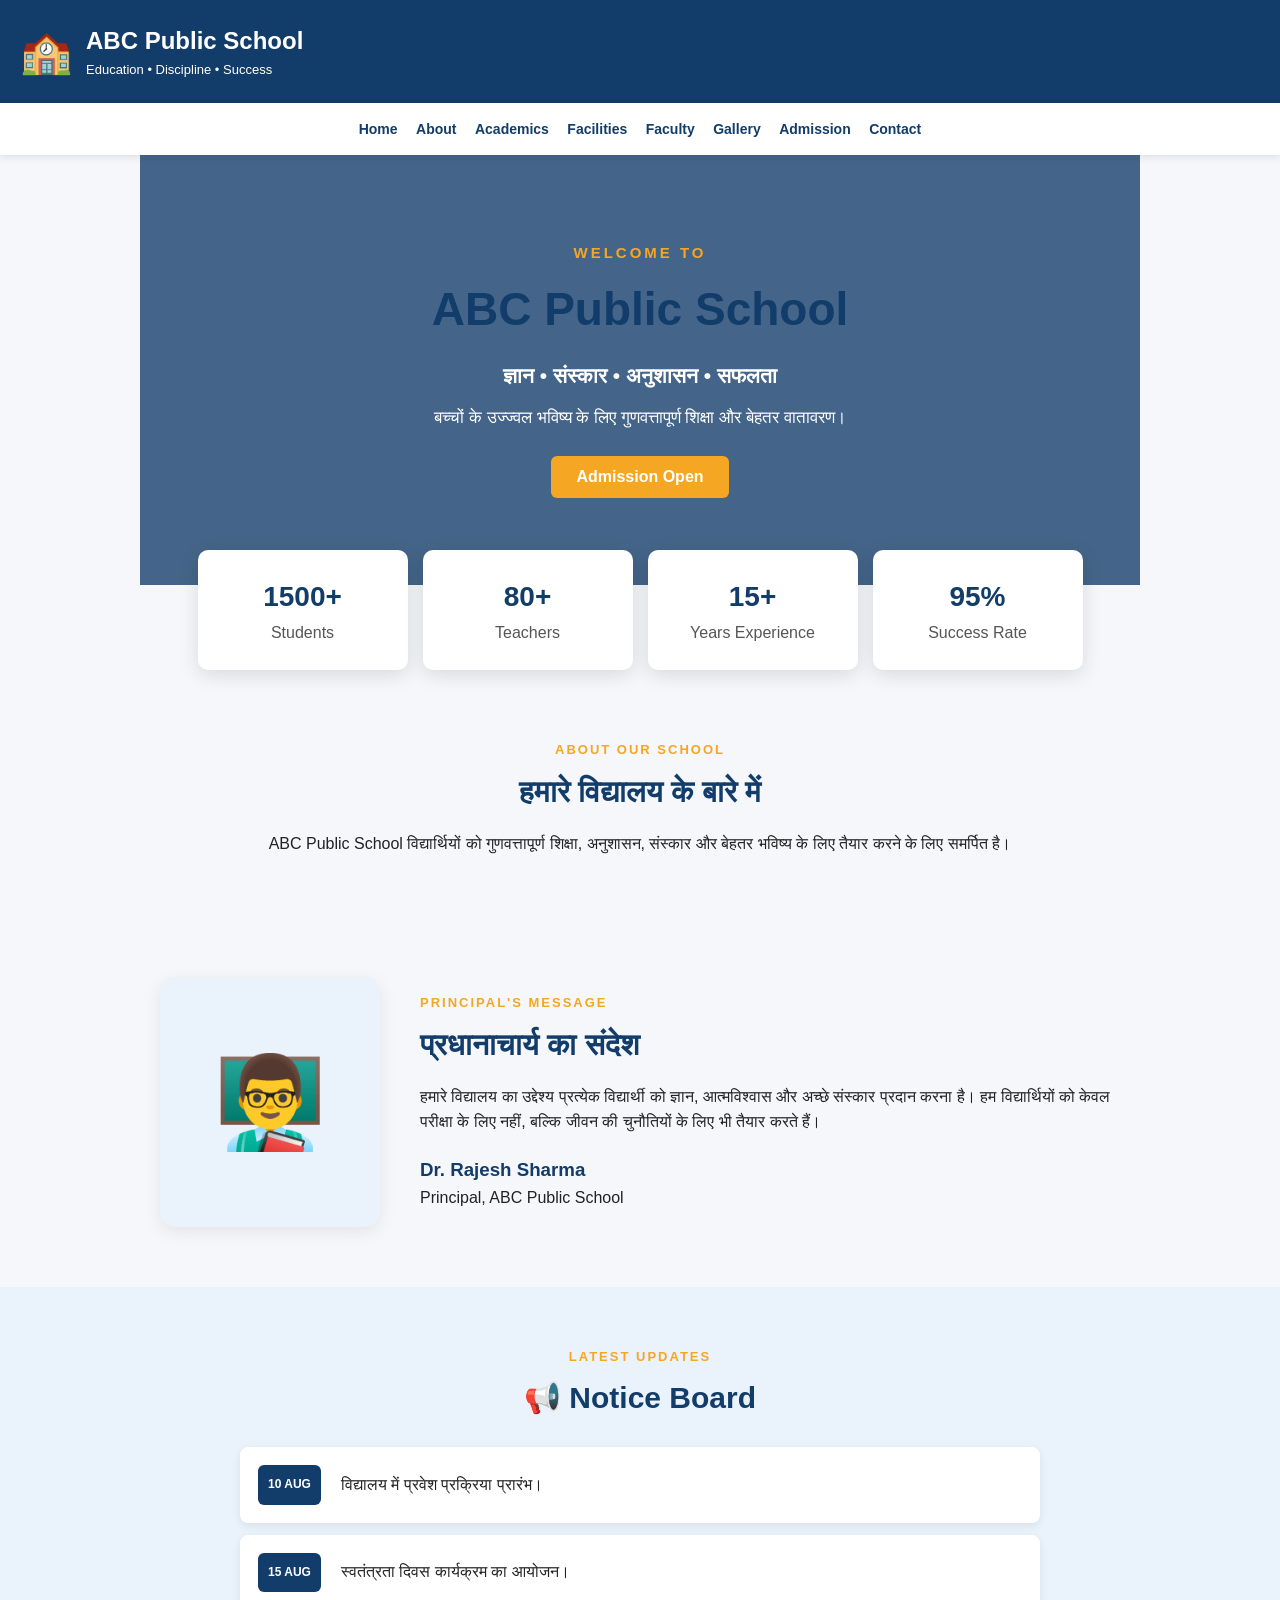
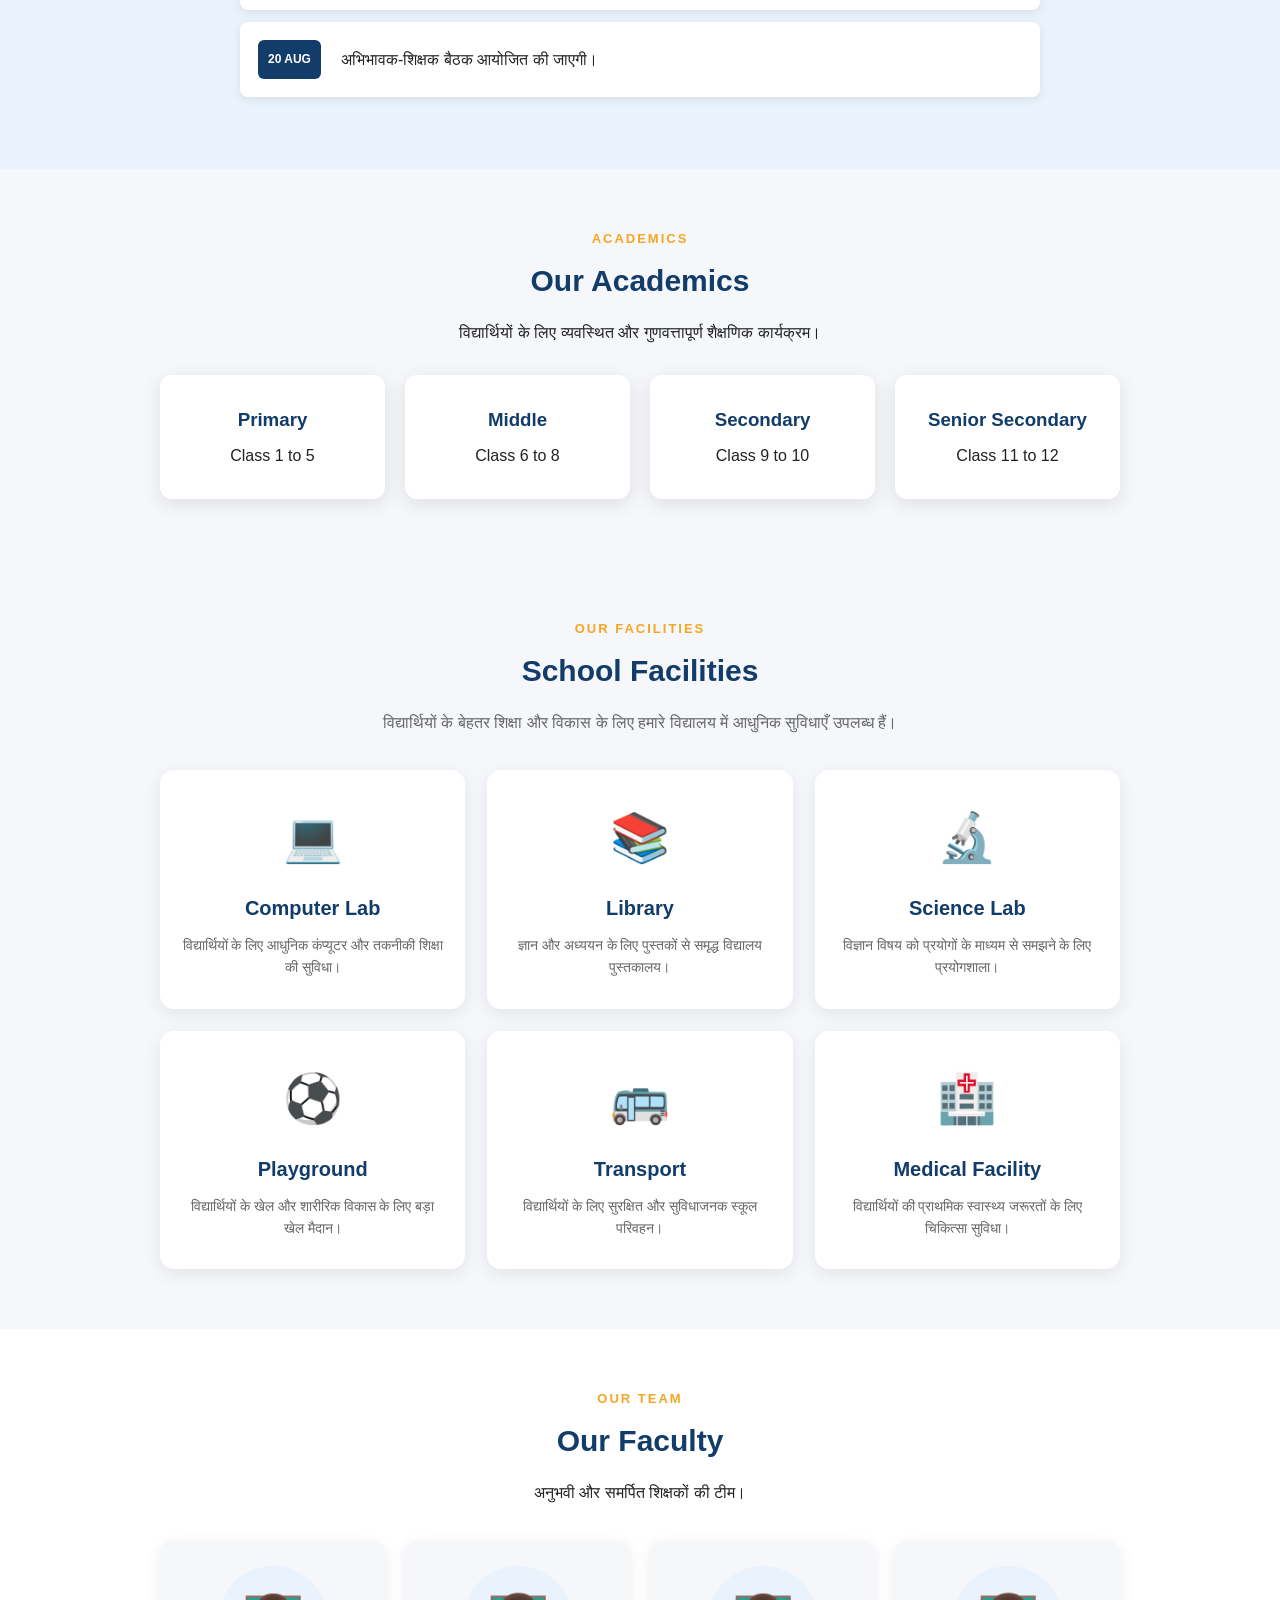
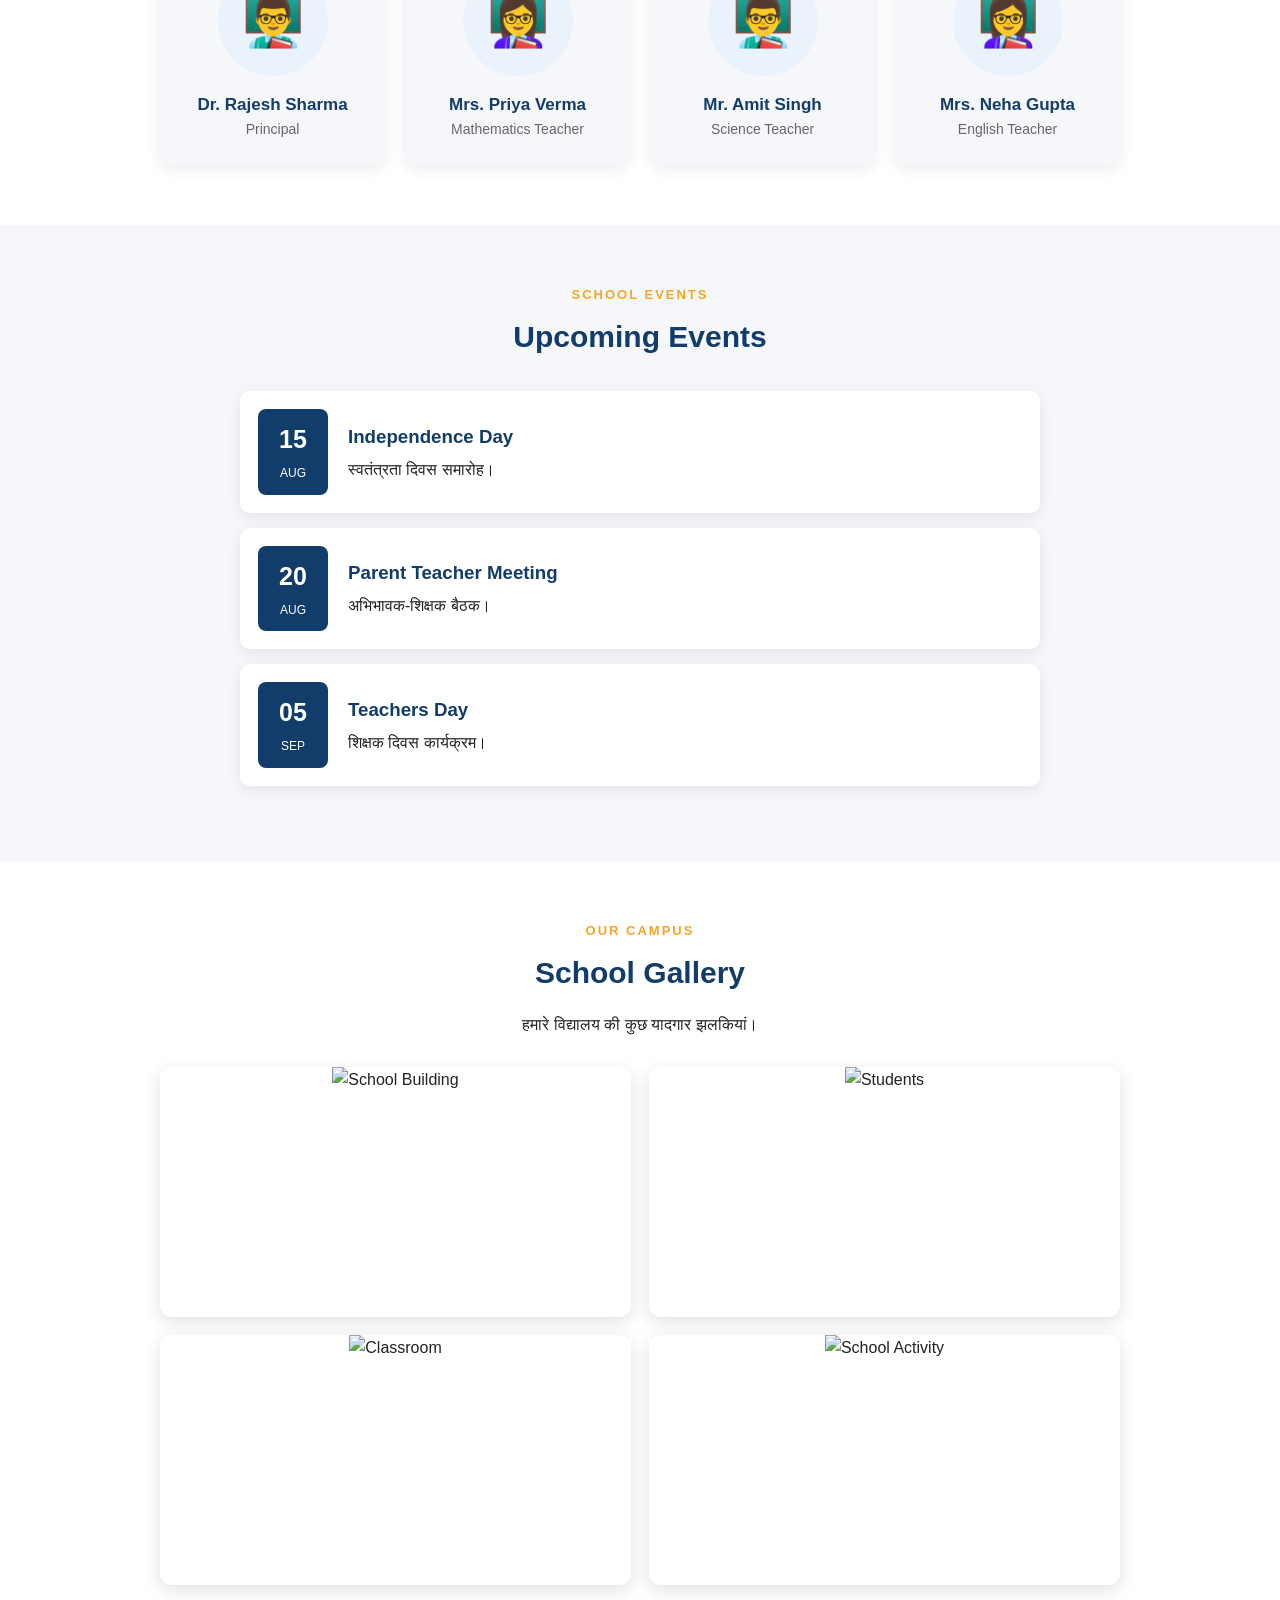
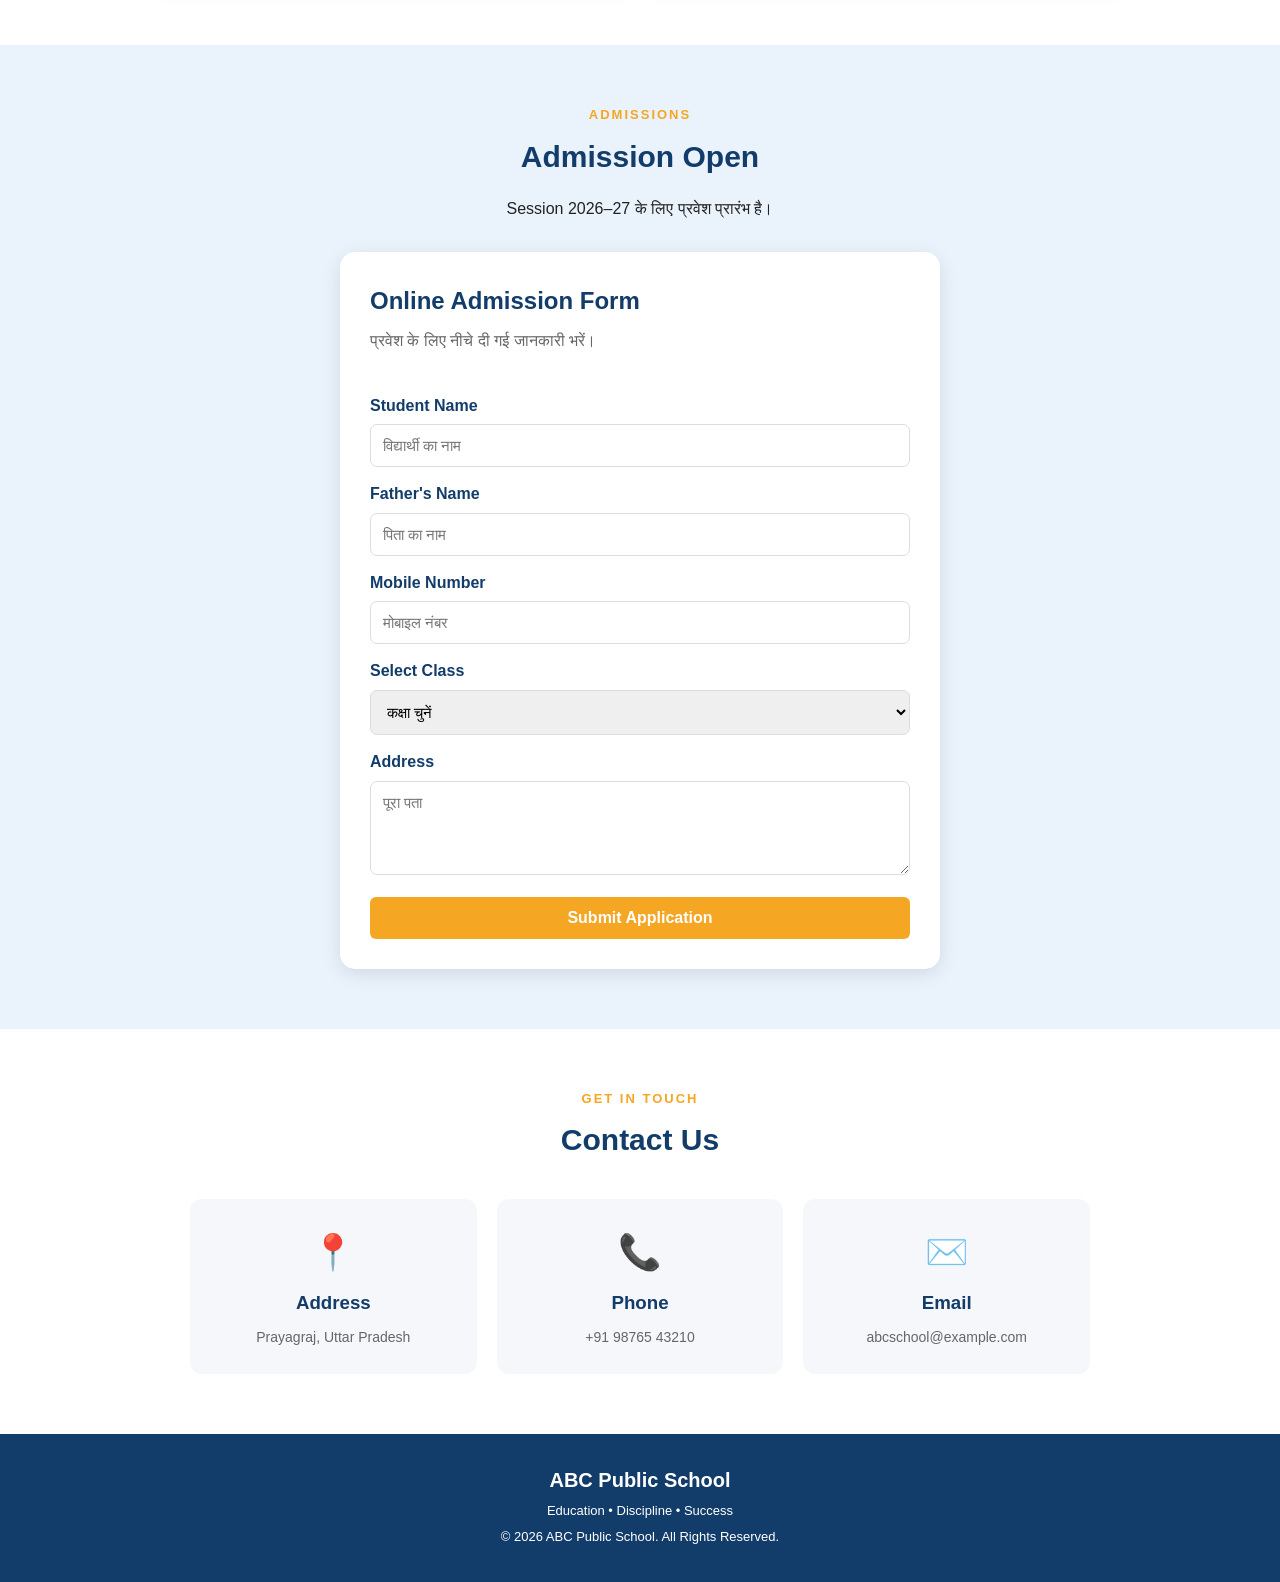
==== index.html @ c3c98709 "Add files via upload" ====
<!DOCTYPE html>
<html lang="hi">

<head>

  <meta charset="UTF-8">

  <meta
    name="viewport"
    content="width=device-width, initial-scale=1.0"
  >

  <title>ABC Public School</title>

  <link
    rel="stylesheet"
    href="style.css"
  >

</head>


<body>


<!-- =========================
     HEADER
========================= -->

<header>

  <div class="logo">
    🏫
  </div>

  <div>

    <h1>ABC Public School</h1>

    <p>
      Education • Discipline • Success
    </p>

  </div>

</header>


<!-- =========================
     NAVIGATION
========================= -->

<nav>

  <a href="#home">Home</a>

  <a href="#about">About</a>

  <a href="#academics">Academics</a>

  <a href="#facilities">Facilities</a>

  <a href="#faculty">Faculty</a>

  <a href="#gallery">Gallery</a>

  <a href="#admission">Admission</a>

  <a href="#contact">Contact</a>

</nav>


<!-- =========================
     HERO
========================= -->

<section
  class="hero"
  id="home"
>

  <div class="hero-content">

    <p class="welcome">
      WELCOME TO
    </p>

    <h2>
      ABC Public School
    </h2>

    <p class="tagline">
      ज्ञान • संस्कार • अनुशासन • सफलता
    </p>

    <p class="hero-text">
      बच्चों के उज्ज्वल भविष्य के लिए
      गुणवत्तापूर्ण शिक्षा और बेहतर वातावरण।
    </p>

    <button type="button">
      Admission Open
    </button>

  </div>

</section>


<!-- =========================
     STATISTICS
========================= -->

<section class="stats">

  <div class="stat">

    <h3>1500+</h3>

    <p>
      Students
    </p>

  </div>


  <div class="stat">

    <h3>80+</h3>

    <p>
      Teachers
    </p>

  </div>


  <div class="stat">

    <h3>15+</h3>

    <p>
      Years Experience
    </p>

  </div>


  <div class="stat">

    <h3>95%</h3>

    <p>
      Success Rate
    </p>

  </div>

</section>


<!-- =========================
     ABOUT
========================= -->

<section id="about">

  <p class="small-title">
    ABOUT OUR SCHOOL
  </p>

  <h2>
    हमारे विद्यालय के बारे में
  </h2>

  <p>
    ABC Public School विद्यार्थियों को
    गुणवत्तापूर्ण शिक्षा, अनुशासन, संस्कार
    और बेहतर भविष्य के लिए तैयार करने के
    लिए समर्पित है।
  </p>

</section>


<!-- =========================
     PRINCIPAL MESSAGE
========================= -->

<section class="principal-section">

  <div class="principal-photo">
    👨‍🏫
  </div>


  <div class="principal-message">

    <p class="small-title">
      PRINCIPAL'S MESSAGE
    </p>

    <h2>
      प्रधानाचार्य का संदेश
    </h2>

    <p>
      हमारे विद्यालय का उद्देश्य प्रत्येक
      विद्यार्थी को ज्ञान, आत्मविश्वास और
      अच्छे संस्कार प्रदान करना है।
      हम विद्यार्थियों को केवल परीक्षा के
      लिए नहीं, बल्कि जीवन की चुनौतियों
      के लिए भी तैयार करते हैं।
    </p>

    <h3>
      Dr. Rajesh Sharma
    </h3>

    <p>
      Principal, ABC Public School
    </p>

  </div>

</section>


<!-- =========================
     NOTICE BOARD
========================= -->

<section class="notice-section">

  <p class="small-title">
    LATEST UPDATES
  </p>

  <h2>
    📢 Notice Board
  </h2>


  <div class="notices">

    <div class="notice">

      <span>
        10 AUG
      </span>

      <p>
        विद्यालय में प्रवेश प्रक्रिया प्रारंभ।
      </p>

    </div>


    <div class="notice">

      <span>
        15 AUG
      </span>

      <p>
        स्वतंत्रता दिवस कार्यक्रम का आयोजन।
      </p>

    </div>


    <div class="notice">

      <span>
        20 AUG
      </span>

      <p>
        अभिभावक-शिक्षक बैठक आयोजित की जाएगी।
      </p>

    </div>

  </div>

</section>


<!-- =========================
     ACADEMICS
========================= -->

<section id="academics">

  <p class="small-title">
    ACADEMICS
  </p>

  <h2>
    Our Academics
  </h2>

  <p>
    विद्यार्थियों के लिए व्यवस्थित और
    गुणवत्तापूर्ण शैक्षणिक कार्यक्रम।
  </p>


  <div class="cards">


    <div class="card">

      <h3>
        Primary
      </h3>

      <p>
        Class 1 to 5
      </p>

    </div>


    <div class="card">

      <h3>
        Middle
      </h3>

      <p>
        Class 6 to 8
      </p>

    </div>


    <div class="card">

      <h3>
        Secondary
      </h3>

      <p>
        Class 9 to 10
      </p>

    </div>


    <div class="card">

      <h3>
        Senior Secondary
      </h3>

      <p>
        Class 11 to 12
      </p>

    </div>

  </div>

</section>


<!-- =========================
     FACILITIES
========================= -->

<section
  class="facilities-section"
  id="facilities"
>

  <p class="small-title">
    OUR FACILITIES
  </p>

  <h2>
    School Facilities
  </h2>

  <p class="facility-intro">
    विद्यार्थियों के बेहतर शिक्षा और विकास
    के लिए हमारे विद्यालय में आधुनिक
    सुविधाएँ उपलब्ध हैं।
  </p>


  <div class="facilities-grid">


    <div class="facility-card">

      <div class="facility-icon">
        💻
      </div>

      <h3>
        Computer Lab
      </h3>

      <p>
        विद्यार्थियों के लिए आधुनिक कंप्यूटर
        और तकनीकी शिक्षा की सुविधा।
      </p>

    </div>


    <div class="facility-card">

      <div class="facility-icon">
        📚
      </div>

      <h3>
        Library
      </h3>

      <p>
        ज्ञान और अध्ययन के लिए पुस्तकों से
        समृद्ध विद्यालय पुस्तकालय।
      </p>

    </div>


    <div class="facility-card">

      <div class="facility-icon">
        🔬
      </div>

      <h3>
        Science Lab
      </h3>

      <p>
        विज्ञान विषय को प्रयोगों के माध्यम
        से समझने के लिए प्रयोगशाला।
      </p>

    </div>


    <div class="facility-card">

      <div class="facility-icon">
        ⚽
      </div>

      <h3>
        Playground
      </h3>

      <p>
        विद्यार्थियों के खेल और शारीरिक विकास
        के लिए बड़ा खेल मैदान।
      </p>

    </div>


    <div class="facility-card">

      <div class="facility-icon">
        🚌
      </div>

      <h3>
        Transport
      </h3>

      <p>
        विद्यार्थियों के लिए सुरक्षित और
        सुविधाजनक स्कूल परिवहन।
      </p>

    </div>


    <div class="facility-card">

      <div class="facility-icon">
        🏥
      </div>

      <h3>
        Medical Facility
      </h3>

      <p>
        विद्यार्थियों की प्राथमिक स्वास्थ्य
        जरूरतों के लिए चिकित्सा सुविधा।
      </p>

    </div>

  </div>

</section>


<!-- =========================
     FACULTY
========================= -->

<section
  class="faculty-section"
  id="faculty"
>

  <p class="small-title">
    OUR TEAM
  </p>

  <h2>
    Our Faculty
  </h2>

  <p>
    अनुभवी और समर्पित शिक्षकों की टीम।
  </p>


  <div class="faculty-grid">


    <div class="faculty-card">

      <div class="teacher-photo">
        👨‍🏫
      </div>

      <h3>
        Dr. Rajesh Sharma
      </h3>

      <p>
        Principal
      </p>

    </div>


    <div class="faculty-card">

      <div class="teacher-photo">
        👩‍🏫
      </div>

      <h3>
        Mrs. Priya Verma
      </h3>

      <p>
        Mathematics Teacher
      </p>

    </div>


    <div class="faculty-card">

      <div class="teacher-photo">
        👨‍🏫
      </div>

      <h3>
        Mr. Amit Singh
      </h3>

      <p>
        Science Teacher
      </p>

    </div>


    <div class="faculty-card">

      <div class="teacher-photo">
        👩‍🏫
      </div>

      <h3>
        Mrs. Neha Gupta
      </h3>

      <p>
        English Teacher
      </p>

    </div>

  </div>

</section>


<!-- =========================
     EVENTS
========================= -->

<section class="events-section">

  <p class="small-title">
    SCHOOL EVENTS
  </p>

  <h2>
    Upcoming Events
  </h2>


  <div class="events">


    <div class="event-card">

      <div class="event-date">
        <strong>15</strong>
        <span>AUG</span>
      </div>

      <div>

        <h3>
          Independence Day
        </h3>

        <p>
          स्वतंत्रता दिवस समारोह।
        </p>

      </div>

    </div>


    <div class="event-card">

      <div class="event-date">
        <strong>20</strong>
        <span>AUG</span>
      </div>

      <div>

        <h3>
          Parent Teacher Meeting
        </h3>

        <p>
          अभिभावक-शिक्षक बैठक।
        </p>

      </div>

    </div>


    <div class="event-card">

      <div class="event-date">
        <strong>05</strong>
        <span>SEP</span>
      </div>

      <div>

        <h3>
          Teachers Day
        </h3>

        <p>
          शिक्षक दिवस कार्यक्रम।
        </p>

      </div>

    </div>

  </div>

</section>


<!-- =========================
     GALLERY
========================= -->

<section
  class="gallery-section"
  id="gallery"
>

  <p class="small-title">
    OUR CAMPUS
  </p>

  <h2>
    School Gallery
  </h2>

  <p>
    हमारे विद्यालय की कुछ यादगार झलकियां।
  </p>


  <div class="gallery">


    <div class="gallery-item">

      <img
        src="https://images.unsplash.com/photo-1562774053-701939374585"
        alt="School Building"
      >

    </div>


    <div class="gallery-item">

      <img
        src="https://images.unsplash.com/photo-1503676260728-1c00da094a0b"
        alt="Students"
      >

    </div>


    <div class="gallery-item">

      <img
        src="https://images.unsplash.com/photo-1524178232363-1fb2b075b655"
        alt="Classroom"
      >

    </div>


    <div class="gallery-item">

      <img
        src="https://images.unsplash.com/photo-1577896851231-70ef18881754"
        alt="School Activity"
      >

    </div>

  </div>

</section>


<!-- =========================
     ADMISSION
========================= -->

<section id="admission">

  <p class="small-title">
    ADMISSIONS
  </p>

  <h2>
    Admission Open
  </h2>

  <p>
    Session 2026–27 के लिए प्रवेश प्रारंभ है।
  </p>


  <div class="admission-form">

    <h3>
      Online Admission Form
    </h3>

    <p>
      प्रवेश के लिए नीचे दी गई जानकारी भरें।
    </p>


    <form>


      <label>
        Student Name
      </label>

      <input
        type="text"
        placeholder="विद्यार्थी का नाम"
        required
      >


      <label>
        Father's Name
      </label>

      <input
        type="text"
        placeholder="पिता का नाम"
        required
      >


      <label>
        Mobile Number
      </label>

      <input
        type="tel"
        placeholder="मोबाइल नंबर"
        required
      >


      <label>
        Select Class
      </label>

      <select required>

        <option value="">
          कक्षा चुनें
        </option>

        <option>Nursery</option>

        <option>KG</option>

        <option>Class 1</option>

        <option>Class 2</option>

        <option>Class 3</option>

        <option>Class 4</option>

        <option>Class 5</option>

        <option>Class 6</option>

        <option>Class 7</option>

        <option>Class 8</option>

        <option>Class 9</option>

        <option>Class 10</option>

        <option>Class 11</option>

        <option>Class 12</option>

      </select>


      <label>
        Address
      </label>

      <textarea
        placeholder="पूरा पता"
        rows="4"
        required
      ></textarea>


      <button type="submit">
        Submit Application
      </button>

    </form>

  </div>

</section>


<!-- =========================
     CONTACT
========================= -->

<section
  id="contact"
  class="contact-section"
>

  <p class="small-title">
    GET IN TOUCH
  </p>

  <h2>
    Contact Us
  </h2>


  <div class="contact-info">


    <div>

      <span>📍</span>

      <h3>
        Address
      </h3>

      <p>
        Prayagraj, Uttar Pradesh
      </p>

    </div>


    <div>

      <span>📞</span>

      <h3>
        Phone
      </h3>

      <p>
        +91 98765 43210
      </p>

    </div>


    <div>

      <span>✉️</span>

      <h3>
        Email
      </h3>

      <p>
        abcschool@example.com
      </p>

    </div>

  </div>

</section>


<!-- =========================
     FOOTER
========================= -->

<footer>

  <h3>
    ABC Public School
  </h3>

  <p>
    Education • Discipline • Success
  </p>

  <p>
    © 2026 ABC Public School.
    All Rights Reserved.
  </p>

</footer>


</body>

</html>
---- style.css ----
* {
  box-sizing: border-box;
  margin: 0;
  padding: 0;
}

html {
  scroll-behavior: smooth;
}

body {
  font-family: Arial, sans-serif;
  background: #f5f7fb;
  color: #222;
  line-height: 1.6;
}


/* =========================
   HEADER
========================= */

header {
  background: #123c69;
  color: white;
  padding: 18px 20px;
  display: flex;
  align-items: center;
  gap: 14px;
}

.logo {
  font-size: 42px;
}

header h1 {
  font-size: 24px;
}

header p {
  font-size: 13px;
}


/* =========================
   NAVIGATION
========================= */

nav {
  background: white;
  padding: 13px 10px;
  text-align: center;
  box-shadow: 0 2px 8px rgba(0,0,0,0.10);
  position: sticky;
  top: 0;
  z-index: 100;
}

nav a {
  color: #123c69;
  text-decoration: none;
  margin: 0 7px;
  font-weight: bold;
  font-size: 14px;
  transition: 0.3s;
}

nav a:hover {
  color: #f5a623;
}


/* =========================
   HERO
========================= */

.hero {
  min-height: 430px;
  display: flex;
  align-items: center;
  justify-content: center;
  text-align: center;
  padding: 50px 20px;

  background:
    linear-gradient(
      rgba(18,60,105,0.78),
      rgba(18,60,105,0.78)
    ),
    url("https://images.unsplash.com/photo-1562774053-701939374585")
    center/cover;

  color: white;
}

.hero-content {
  max-width: 750px;
}

.welcome {
  color: #f5a623;
  font-size: 15px;
  font-weight: bold;
  letter-spacing: 3px;
  margin-bottom: 8px;
}

.hero h2 {
  font-size: 46px;
  margin-bottom: 12px;
}

.tagline {
  font-size: 21px;
  font-weight: bold;
  margin-bottom: 12px;
}

.hero-text {
  font-size: 17px;
  margin-bottom: 25px;
}


/* =========================
   BUTTON
========================= */

button {
  background: #f5a623;
  color: white;
  border: none;
  padding: 12px 25px;
  border-radius: 6px;
  font-size: 16px;
  font-weight: bold;
  cursor: pointer;
  transition: 0.3s;
}

button:hover {
  transform: translateY(-3px);
}


/* =========================
   STATISTICS
========================= */

.stats {
  max-width: 1000px;
  margin: -35px auto 0;
  position: relative;
  z-index: 5;

  display: flex;
  justify-content: center;
  flex-wrap: wrap;
  gap: 15px;

  padding: 0 15px;
}

.stat {
  background: white;
  width: 210px;
  padding: 25px 15px;
  text-align: center;
  border-radius: 10px;

  box-shadow: 0 5px 20px rgba(0,0,0,0.12);

  transition: 0.3s;
}

.stat:hover {
  transform: translateY(-6px);
}

.stat h3 {
  font-size: 28px;
  color: #123c69;
}

.stat p {
  color: #555;
}


/* =========================
   COMMON SECTION
========================= */

section {
  max-width: 1000px;
  margin: auto;
  padding: 60px 20px;
  text-align: center;
}

section h2 {
  color: #123c69;
  font-size: 30px;
  margin-bottom: 15px;
}

.small-title {
  color: #f5a623;
  font-size: 13px;
  font-weight: bold;
  letter-spacing: 2px;
  margin-bottom: 7px;
}


/* =========================
   ABOUT
========================= */

#about {
  padding-top: 70px;
}

#about > p:last-child {
  max-width: 750px;
  margin: auto;
}


/* =========================
   PRINCIPAL
========================= */

.principal-section {
  max-width: 1000px;
  margin: auto;
  padding: 60px 20px;

  display: flex;
  align-items: center;
  gap: 40px;
}

.principal-photo {
  min-width: 220px;
  width: 220px;
  height: 250px;

  background: #eaf2fb;

  border-radius: 15px;

  display: flex;
  align-items: center;
  justify-content: center;

  font-size: 90px;

  box-shadow: 0 5px 18px rgba(0,0,0,0.08);
}

.principal-message {
  text-align: left;
}

.principal-message h2 {
  margin: 5px 0 15px;
}

.principal-message h3 {
  color: #123c69;
  margin-top: 20px;
}


/* =========================
   NOTICE BOARD
========================= */

.notice-section {
  max-width: none;
  background: #eaf2fb;
}

.notices {
  max-width: 800px;
  margin: 25px auto 0;
}

.notice {
  background: white;
  margin: 12px 0;
  padding: 18px;

  border-radius: 8px;

  display: flex;
  align-items: center;
  gap: 20px;

  text-align: left;

  box-shadow: 0 3px 10px rgba(0,0,0,0.08);

  transition: 0.3s;
}

.notice:hover {
  transform: translateX(5px);
}

.notice span {
  background: #123c69;
  color: white;
  padding: 10px;
  border-radius: 6px;
  font-size: 12px;
  font-weight: bold;
  min-width: 60px;
  text-align: center;
}


/* =========================
   ACADEMICS
========================= */

.cards {
  display: grid;
  grid-template-columns: repeat(4, 1fr);
  gap: 20px;
  margin-top: 30px;
}

.card {
  background: white;
  padding: 30px 20px;
  border-radius: 12px;

  box-shadow: 0 5px 20px rgba(0,0,0,0.10);

  transition: 0.3s;
}

.card:hover {
  transform: translateY(-8px);
}

.card h3 {
  color: #123c69;
  margin-bottom: 8px;
}


/* =========================
   FACILITIES
========================= */

.facilities-section {
  max-width: none;
  background: #f5f7fb;
}

.facility-intro {
  max-width: 700px;
  margin: auto;
  color: #666;
}

.facilities-grid {
  max-width: 1000px;
  margin: 35px auto 0;

  display: grid;
  grid-template-columns: repeat(3, 1fr);
  gap: 22px;

  padding: 0 20px;
}

.facility-card {
  background: white;
  padding: 30px 22px;

  border-radius: 14px;

  box-shadow: 0 5px 18px rgba(0,0,0,0.08);

  transition: 0.3s;
}

.facility-card:hover {
  transform: translateY(-8px);
}

.facility-icon {
  font-size: 48px;
  margin-bottom: 15px;
}

.facility-card h3 {
  color: #123c69;
  font-size: 20px;
  margin-bottom: 10px;
}

.facility-card p {
  color: #666;
  font-size: 14px;
}


/* =========================
   FACULTY
========================= */

.faculty-section {
  background: white;
  max-width: none;
}

.faculty-grid {
  max-width: 1000px;
  margin: 35px auto 0;

  display: grid;
  grid-template-columns: repeat(4, 1fr);
  gap: 20px;

  padding: 0 20px;
}

.faculty-card {
  background: #f5f7fb;
  padding: 25px 15px;

  border-radius: 12px;

  box-shadow: 0 4px 15px rgba(0,0,0,0.08);

  transition: 0.3s;
}

.faculty-card:hover {
  transform: translateY(-7px);
}

.teacher-photo {
  width: 110px;
  height: 110px;

  margin: auto auto 15px;

  background: #eaf2fb;

  border-radius: 50%;

  display: flex;
  align-items: center;
  justify-content: center;

  font-size: 50px;
}

.faculty-card h3 {
  color: #123c69;
  font-size: 17px;
}

.faculty-card p {
  color: #666;
  font-size: 14px;
}


/* =========================
   EVENTS
========================= */

.events-section {
  max-width: none;
  background: #f5f7fb;
}

.events {
  max-width: 800px;
  margin: 30px auto 0;
}

.event-card {
  background: white;

  padding: 18px;

  margin-bottom: 15px;

  border-radius: 10px;

  display: flex;
  align-items: center;

  gap: 20px;

  text-align: left;

  box-shadow: 0 4px 15px rgba(0,0,0,0.08);
}

.event-date {
  min-width: 70px;

  padding: 10px;

  background: #123c69;

  color: white;

  border-radius: 8px;

  text-align: center;
}

.event-date strong {
  display: block;
  font-size: 25px;
}

.event-date span {
  font-size: 12px;
}

.event-card h3 {
  color: #123c69;
  margin-bottom: 5px;
}


/* =========================
   GALLERY
========================= */

.gallery-section {
  max-width: none;
  background: white;
}

.gallery {
  max-width: 1000px;

  margin: 30px auto 0;

  display: grid;

  grid-template-columns: repeat(2, 1fr);

  gap: 18px;

  padding: 0 20px;
}

.gallery-item {
  height: 250px;

  overflow: hidden;

  border-radius: 12px;

  box-shadow: 0 5px 18px rgba(0,0,0,0.12);
}

.gallery-item img {
  width: 100%;
  height: 100%;

  object-fit: cover;

  transition: transform 0.5s;
}

.gallery-item:hover img {
  transform: scale(1.08);
}


/* =========================
   ADMISSION
========================= */

#admission {
  max-width: none;
  background: #eaf2fb;
}

.admission-form {
  max-width: 600px;

  margin: 30px auto 0;

  background: white;

  padding: 30px;

  border-radius: 15px;

  box-shadow: 0 5px 20px rgba(0,0,0,0.10);

  text-align: left;
}

.admission-form h3 {
  color: #123c69;

  font-size: 24px;

  margin-bottom: 8px;
}

.admission-form > p {
  color: #666;

  margin-bottom: 25px;
}

.admission-form form {
  display: flex;
  flex-direction: column;
}

.admission-form label {
  color: #123c69;

  font-weight: bold;

  margin-bottom: 6px;

  margin-top: 14px;
}

.admission-form input,
.admission-form select,
.admission-form textarea {
  width: 100%;

  padding: 12px;

  border: 1px solid #ddd;

  border-radius: 7px;

  font-size: 15px;

  font-family: Arial, sans-serif;

  outline: none;
}

.admission-form input:focus,
.admission-form select:focus,
.admission-form textarea:focus {
  border-color: #123c69;
}

.admission-form textarea {
  resize: vertical;
}

.admission-form button {
  margin-top: 22px;
}


/* =========================
   CONTACT
========================= */

.contact-section {
  max-width: none;
  background: white;
}

.contact-info {
  max-width: 900px;

  margin: 35px auto 0;

  display: grid;

  grid-template-columns: repeat(3, 1fr);

  gap: 20px;
}

.contact-info > div {
  background: #f5f7fb;

  padding: 25px 15px;

  border-radius: 12px;
}

.contact-info span {
  font-size: 35px;
}

.contact-info h3 {
  color: #123c69;

  margin: 8px 0;
}

.contact-info p {
  color: #666;

  font-size: 14px;
}


/* =========================
   FOOTER
========================= */

footer {
  background: #123c69;

  color: white;

  text-align: center;

  padding: 30px 20px;
}

footer h3 {
  font-size: 20px;

  margin-bottom: 5px;
}

footer p {
  font-size: 13px;

  margin: 5px;
}


/* =========================
   MOBILE
========================= */

@media (max-width: 800px) {

  .cards {
    grid-template-columns: repeat(2, 1fr);
  }

  .faculty-grid {
    grid-template-columns: repeat(2, 1fr);
  }

  .facilities-grid {
    grid-template-columns: repeat(2, 1fr);
  }

  .contact-info {
    grid-template-columns: 1fr;
  }

}


@media (max-width: 600px) {

  header {
    padding: 15px;
  }

  .logo {
    font-size: 35px;
  }

  header h1 {
    font-size: 20px;
  }

  header p {
    font-size: 11px;
  }


  nav {
    padding: 10px 5px;
  }

  nav a {
    display: inline-block;

    margin: 4px;

    font-size: 12px;
  }


  .hero {
    min-height: 400px;

    padding: 40px 15px;
  }

  .hero h2 {
    font-size: 32px;
  }

  .tagline {
    font-size: 17px;
  }

  .hero-text {
    font-size: 15px;
  }


  .stat {
    width: 45%;
  }


  section {
    padding: 45px 15px;
  }

  section h2 {
    font-size: 27px;
  }


  .principal-section {
    flex-direction: column;

    text-align: center;

    padding: 45px 20px;
  }

  .principal-message {
    text-align: center;
  }

  .principal-photo {
    min-width: 180px;

    width: 180px;

    height: 200px;

    font-size: 75px;
  }


  .notice {
    gap: 12px;

    padding: 14px;
  }

  .notice span {
    min-width: 55px;

    padding: 8px;

    font-size: 10px;
  }

  .notice p {
    font-size: 13px;
  }


  .cards {
    grid-template-columns: 1fr;
  }


  .facilities-grid {
    grid-template-columns: 1fr;

    padding: 0 15px;
  }


  .faculty-grid {
    grid-template-columns: 1fr 1fr;

    padding: 0 10px;
  }


  .teacher-photo {
    width: 85px;
    height: 85px;

    font-size: 40px;
  }

  .faculty-card h3 {
    font-size: 14px;
  }


  .event-card {
    gap: 12px;

    padding: 14px;
  }

  .event-date {
    min-width: 60px;
  }


  .gallery {
    grid-template-columns: 1fr;

    padding: 0 15px;
  }

  .gallery-item {
    height: 220px;
  }


  .admission-form {
    padding: 22px 18px;
  }


  .contact-info {
    grid-template-columns: 1fr;

    padding: 0 10px;
  }

}


@media (max-width: 400px) {

  .stat {
    width: 100%;
  }

  .faculty-grid {
    grid-template-columns: 1fr;
  }

}
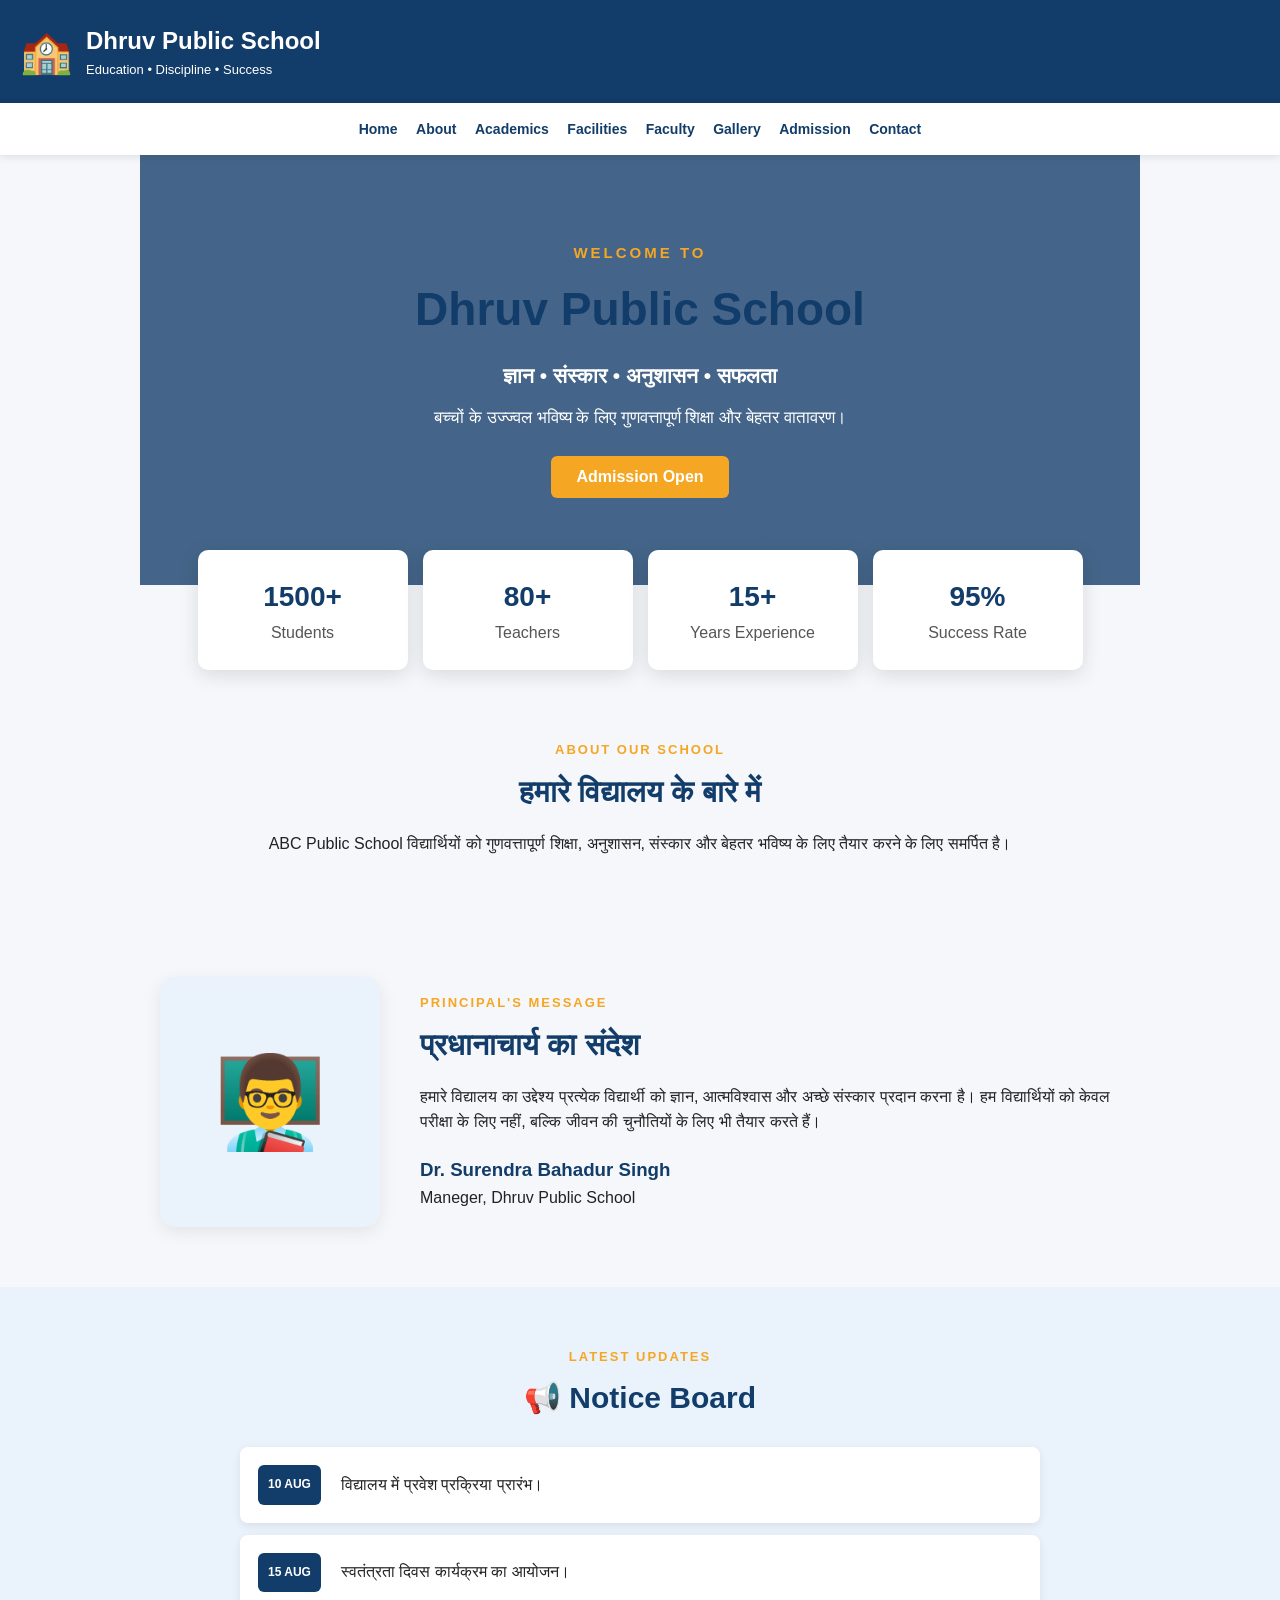
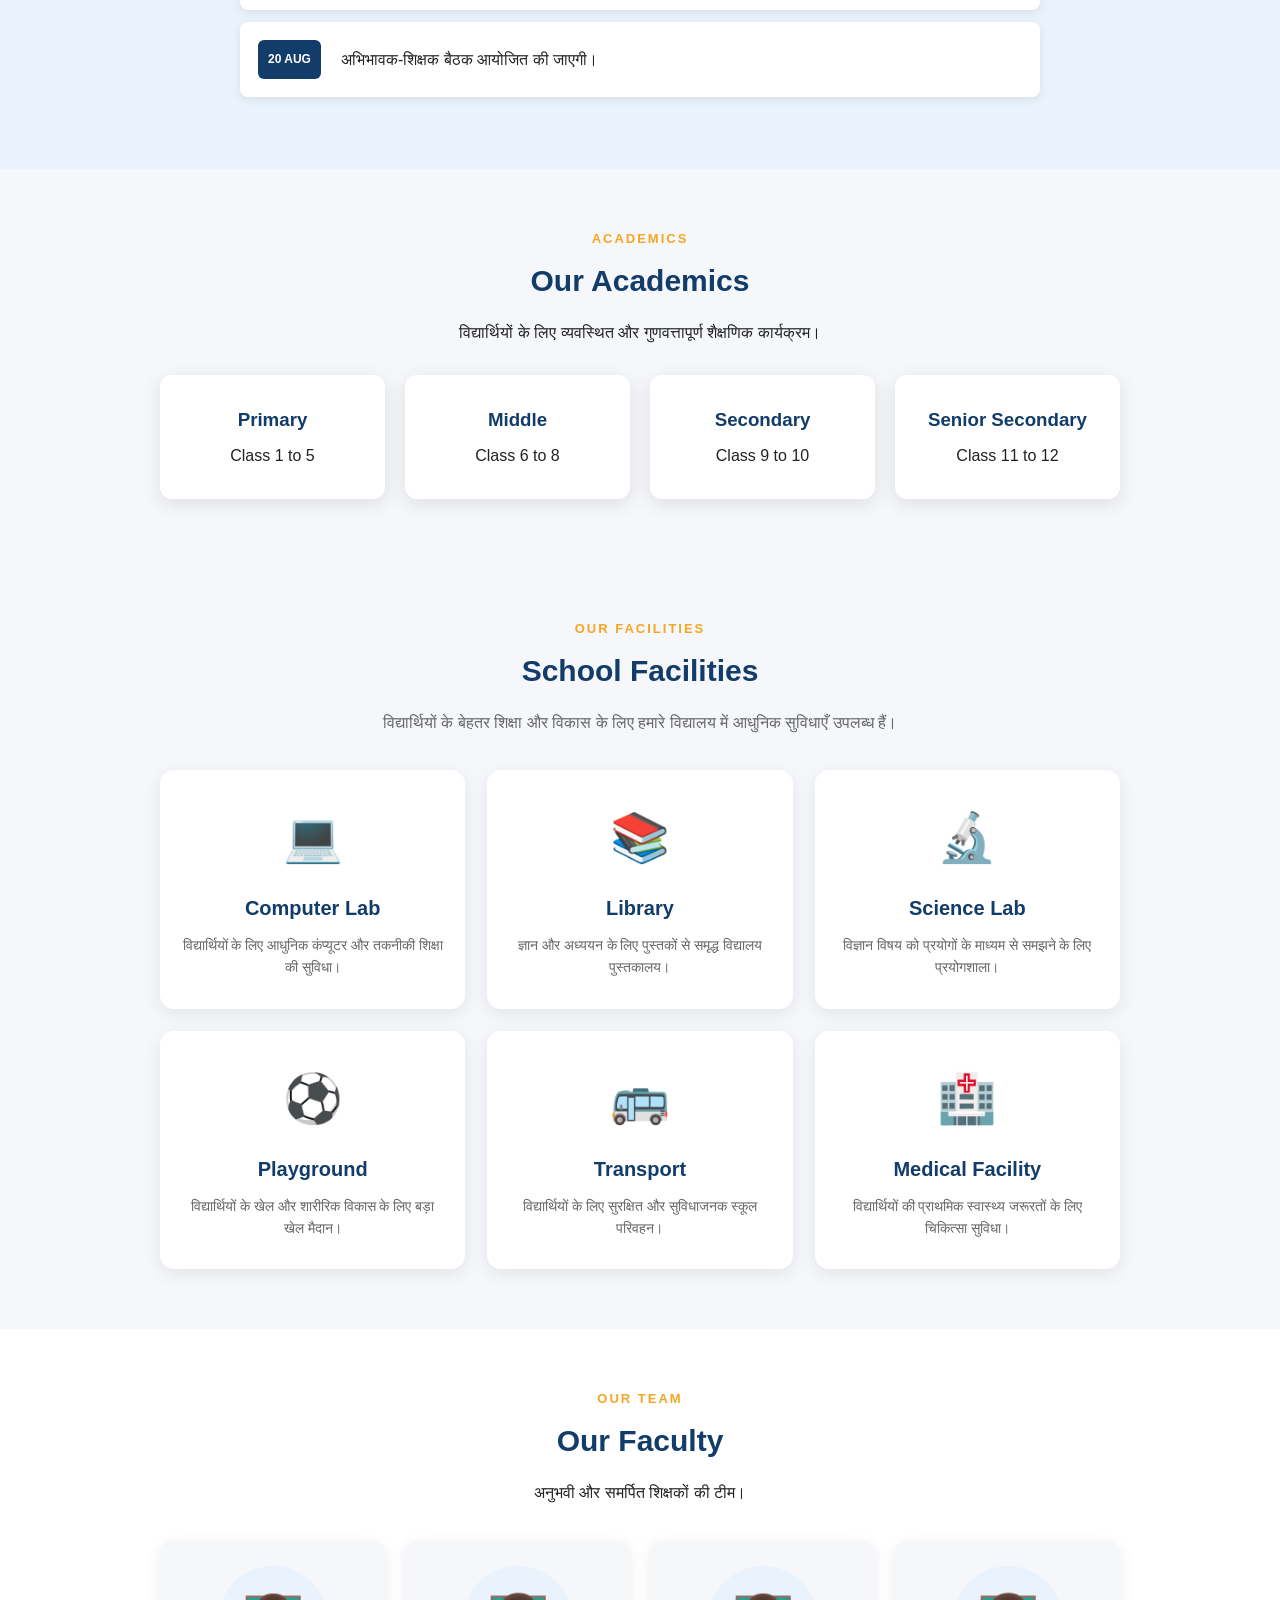
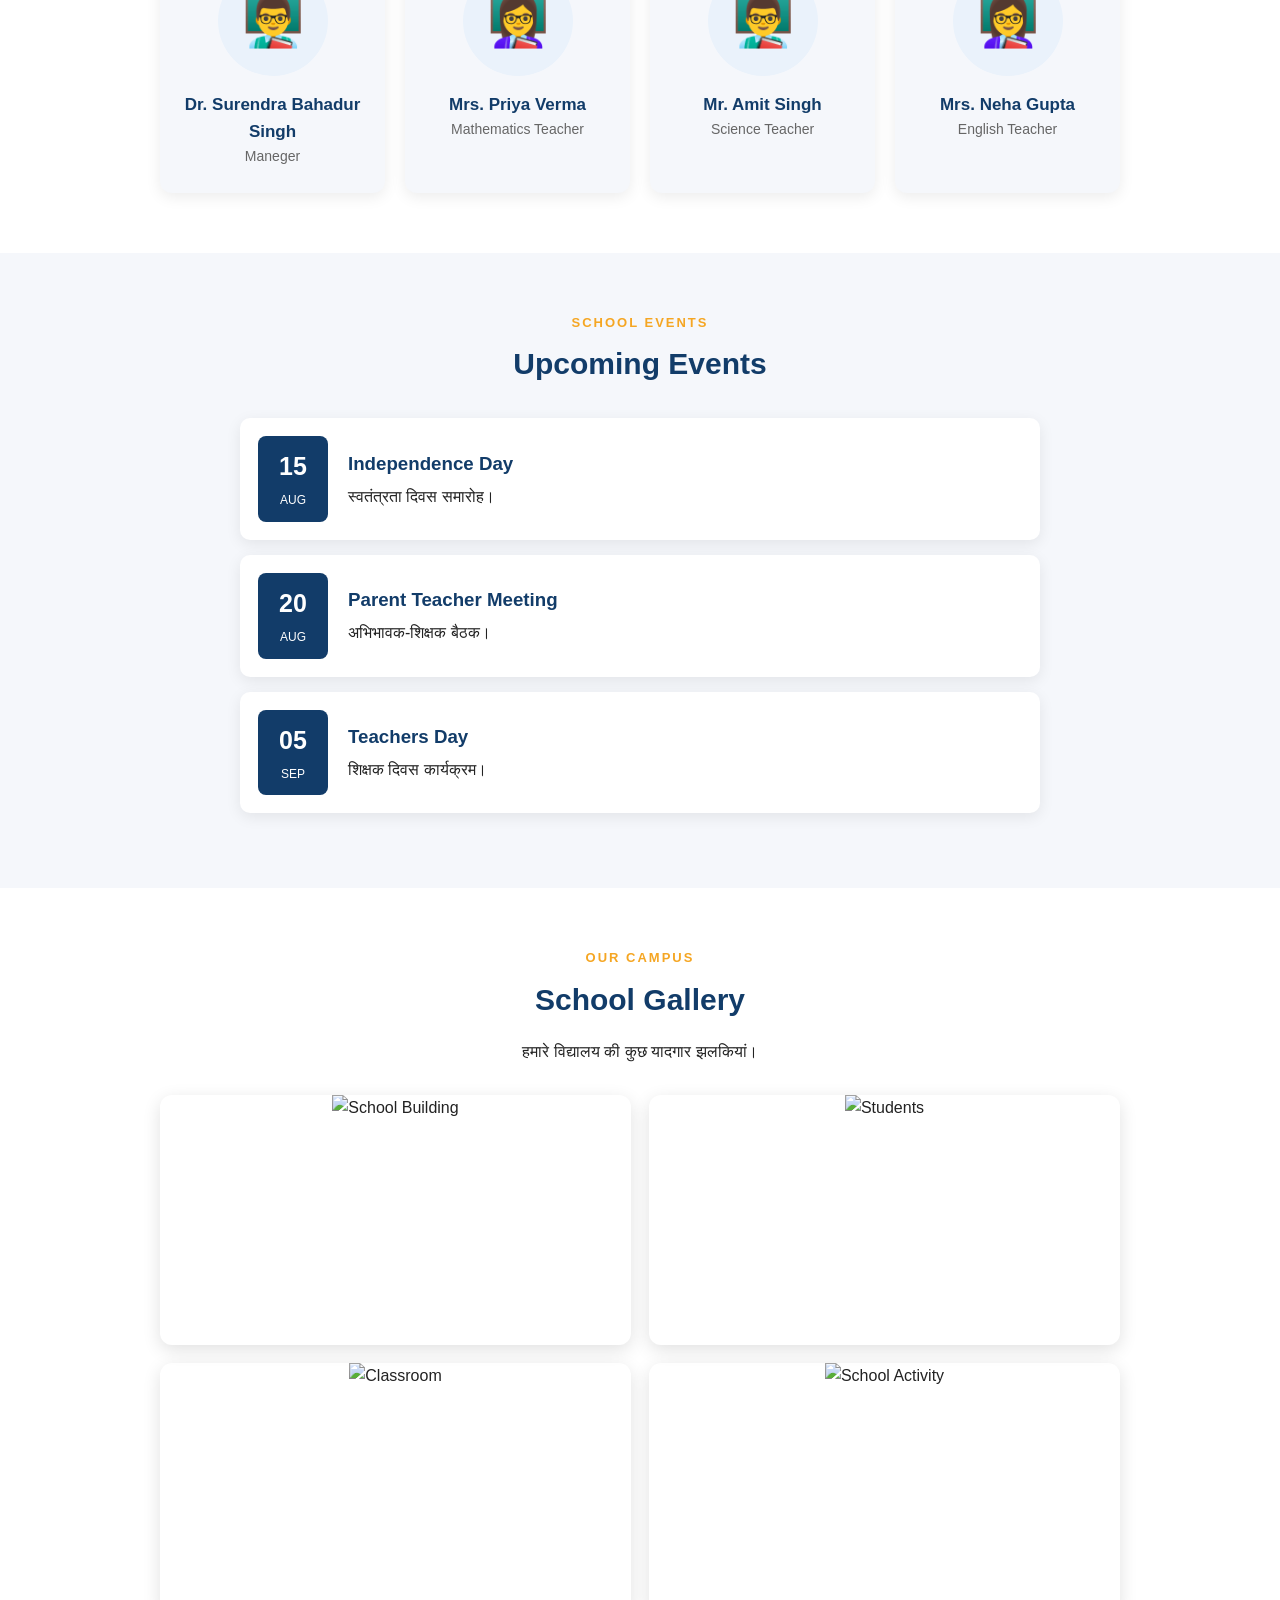
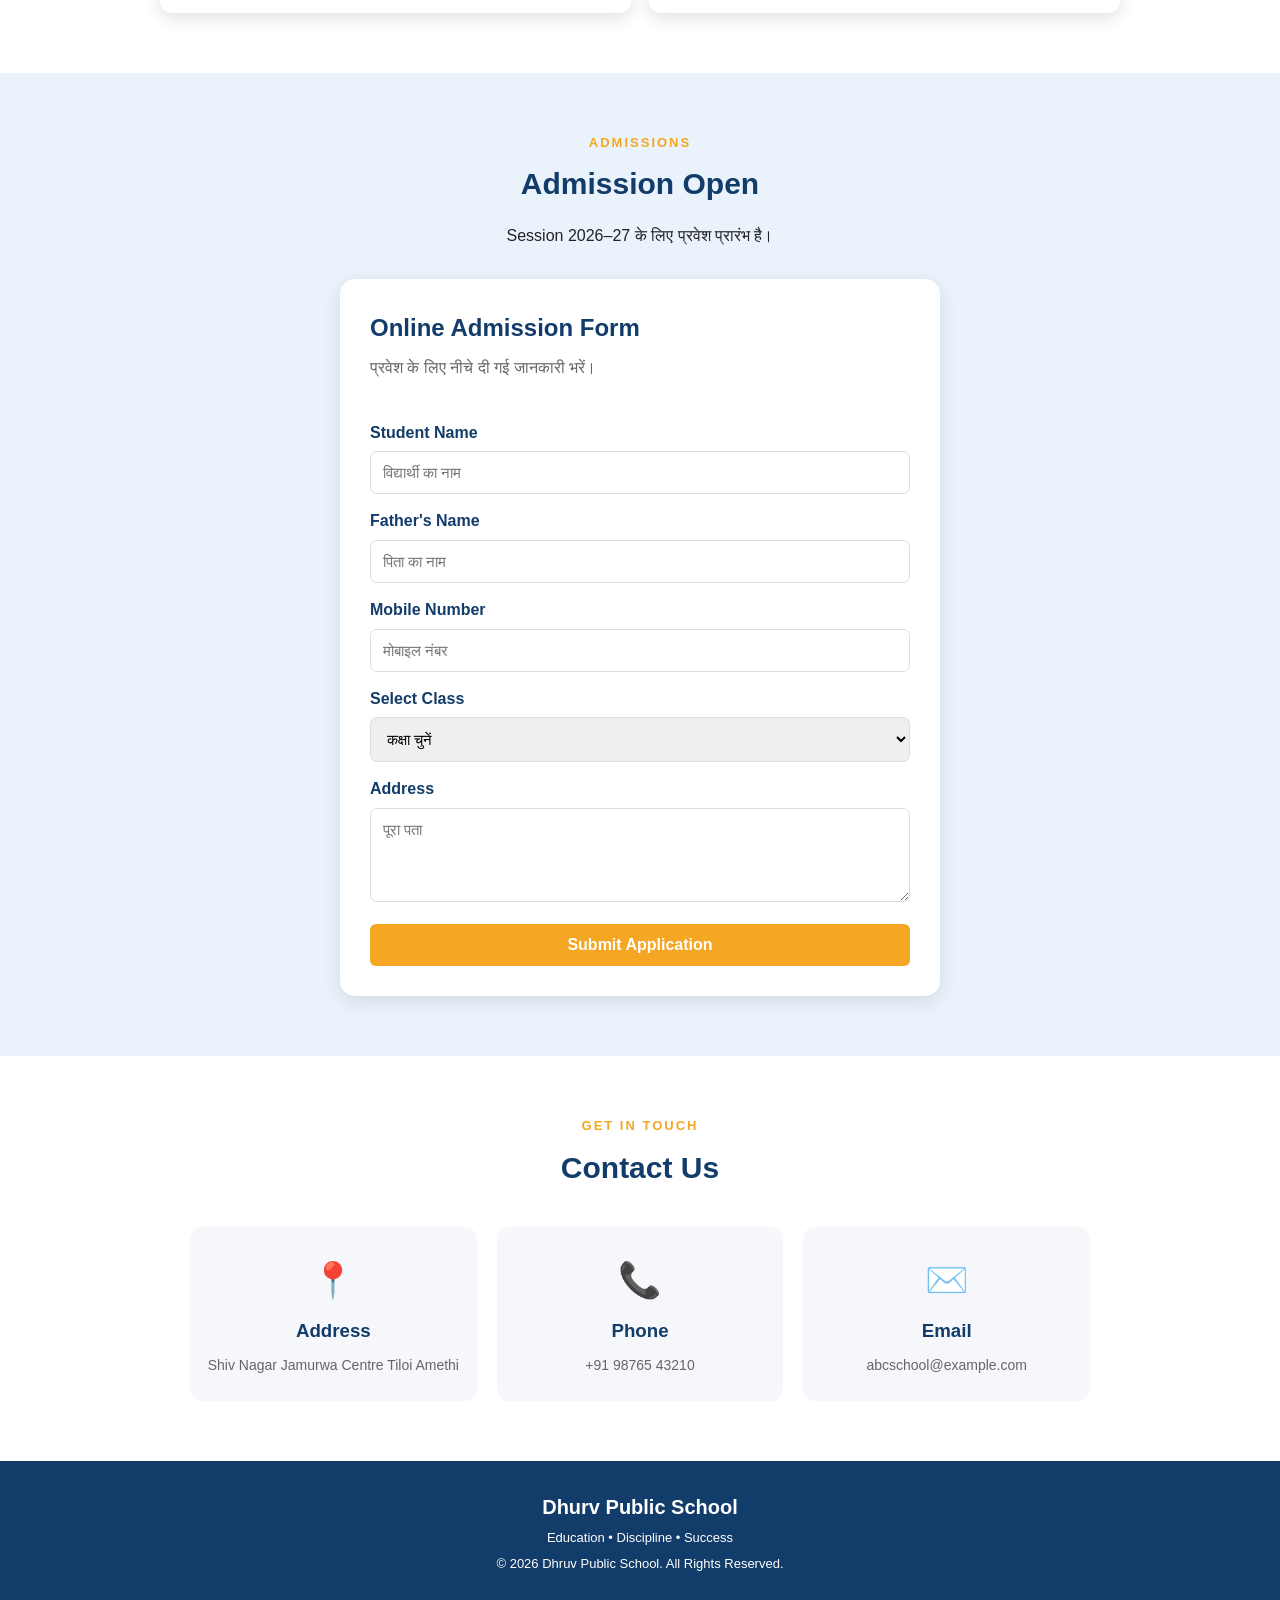
==== commit e53641f5: "Update index.html" ====
--- a/index.html
+++ b/index.html
@@ -10,7 +10,7 @@
     content="width=device-width, initial-scale=1.0"
   >
 
-  <title>ABC Public School</title>
+  <title>Dhruv Public School</title>
 
   <link
     rel="stylesheet"
@@ -35,7 +35,7 @@
 
   <div>
 
-    <h1>ABC Public School</h1>
+    <h1>Dhruv Public School</h1>
 
     <p>
       Education • Discipline • Success
@@ -87,7 +87,7 @@
     </p>
 
     <h2>
-      ABC Public School
+      Dhruv Public School 
     </h2>
 
     <p class="tagline">
@@ -215,11 +215,11 @@
     </p>
 
     <h3>
-      Dr. Rajesh Sharma
+      Dr. Surendra Bahadur Singh 
     </h3>
 
     <p>
-      Principal, ABC Public School
+      Maneger, Dhruv Public School 
     </p>
 
   </div>
@@ -537,11 +537,11 @@
       </div>
 
       <h3>
-        Dr. Rajesh Sharma
-      </h3>
-
-      <p>
-        Principal
+        Dr. Surendra Bahadur Singh 
+      </h3>
+
+      <p>
+        Maneger 
       </p>
 
     </div>
@@ -855,13 +855,7 @@
 
         <option>Class 8</option>
 
-        <option>Class 9</option>
-
-        <option>Class 10</option>
-
-        <option>Class 11</option>
-
-        <option>Class 12</option>
+    
 
       </select>
 
@@ -918,7 +912,7 @@
       </h3>
 
       <p>
-        Prayagraj, Uttar Pradesh
+        Shiv Nagar Jamurwa Centre Tiloi Amethi 
       </p>
 
     </div>
@@ -965,7 +959,7 @@
 <footer>
 
   <h3>
-    ABC Public School
+    Dhurv Public School 
   </h3>
 
   <p>
@@ -973,7 +967,7 @@
   </p>
 
   <p>
-    © 2026 ABC Public School.
+    © 2026 Dhruv Public School.
     All Rights Reserved.
   </p>
 
@@ -982,4 +976,4 @@
 
 </body>
 
-</html>+</html>
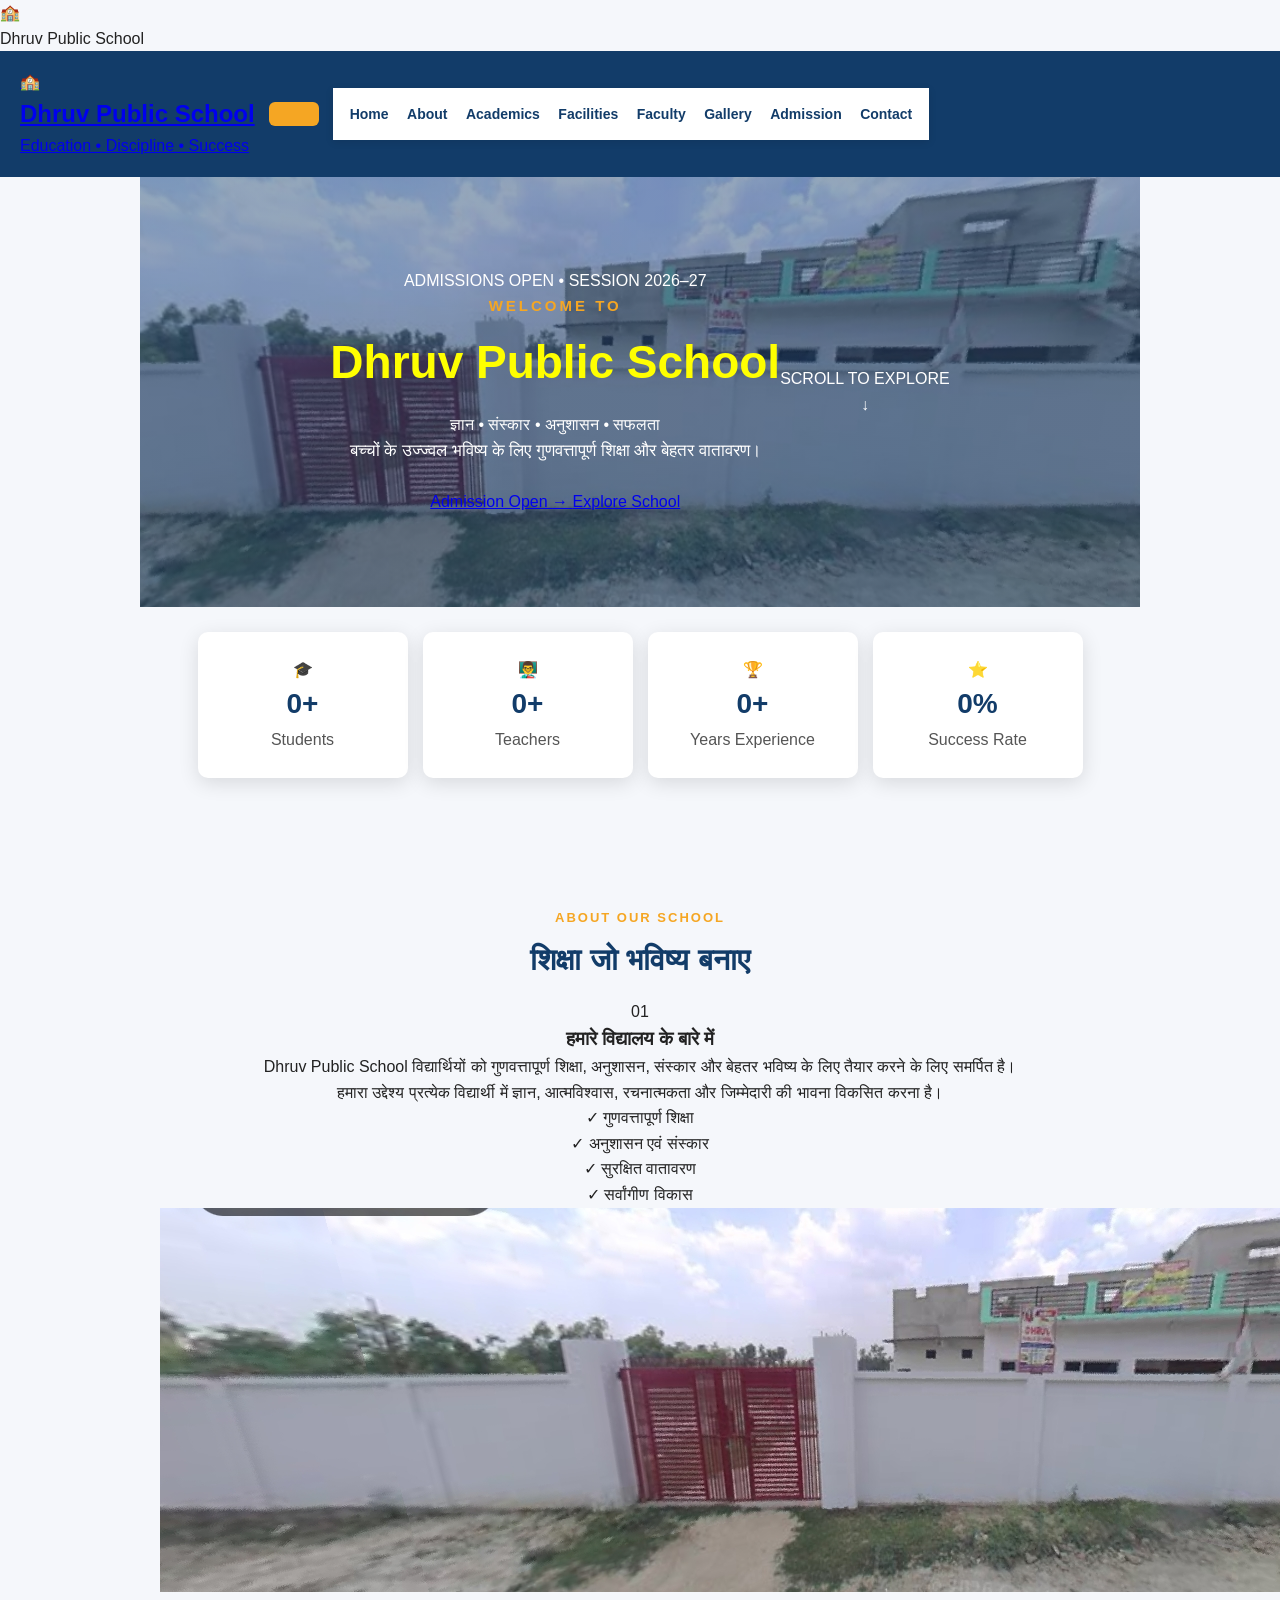
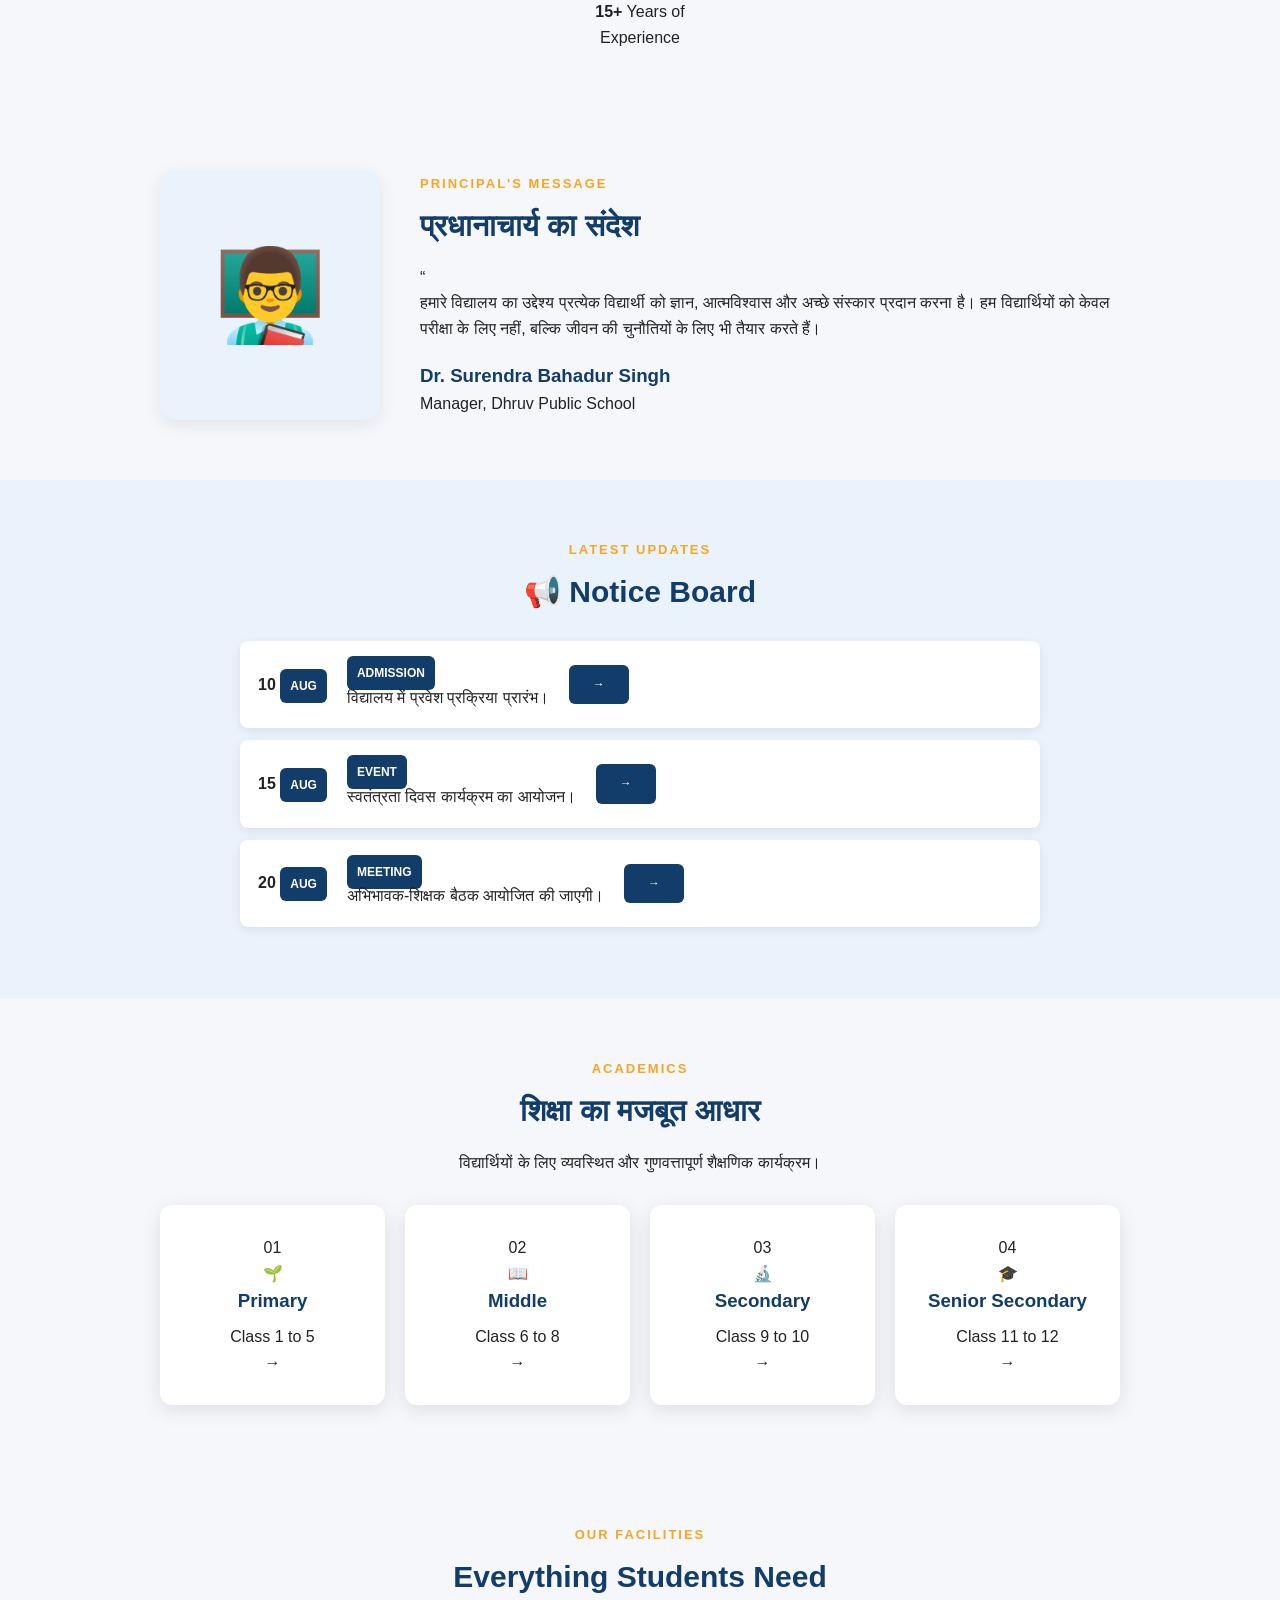
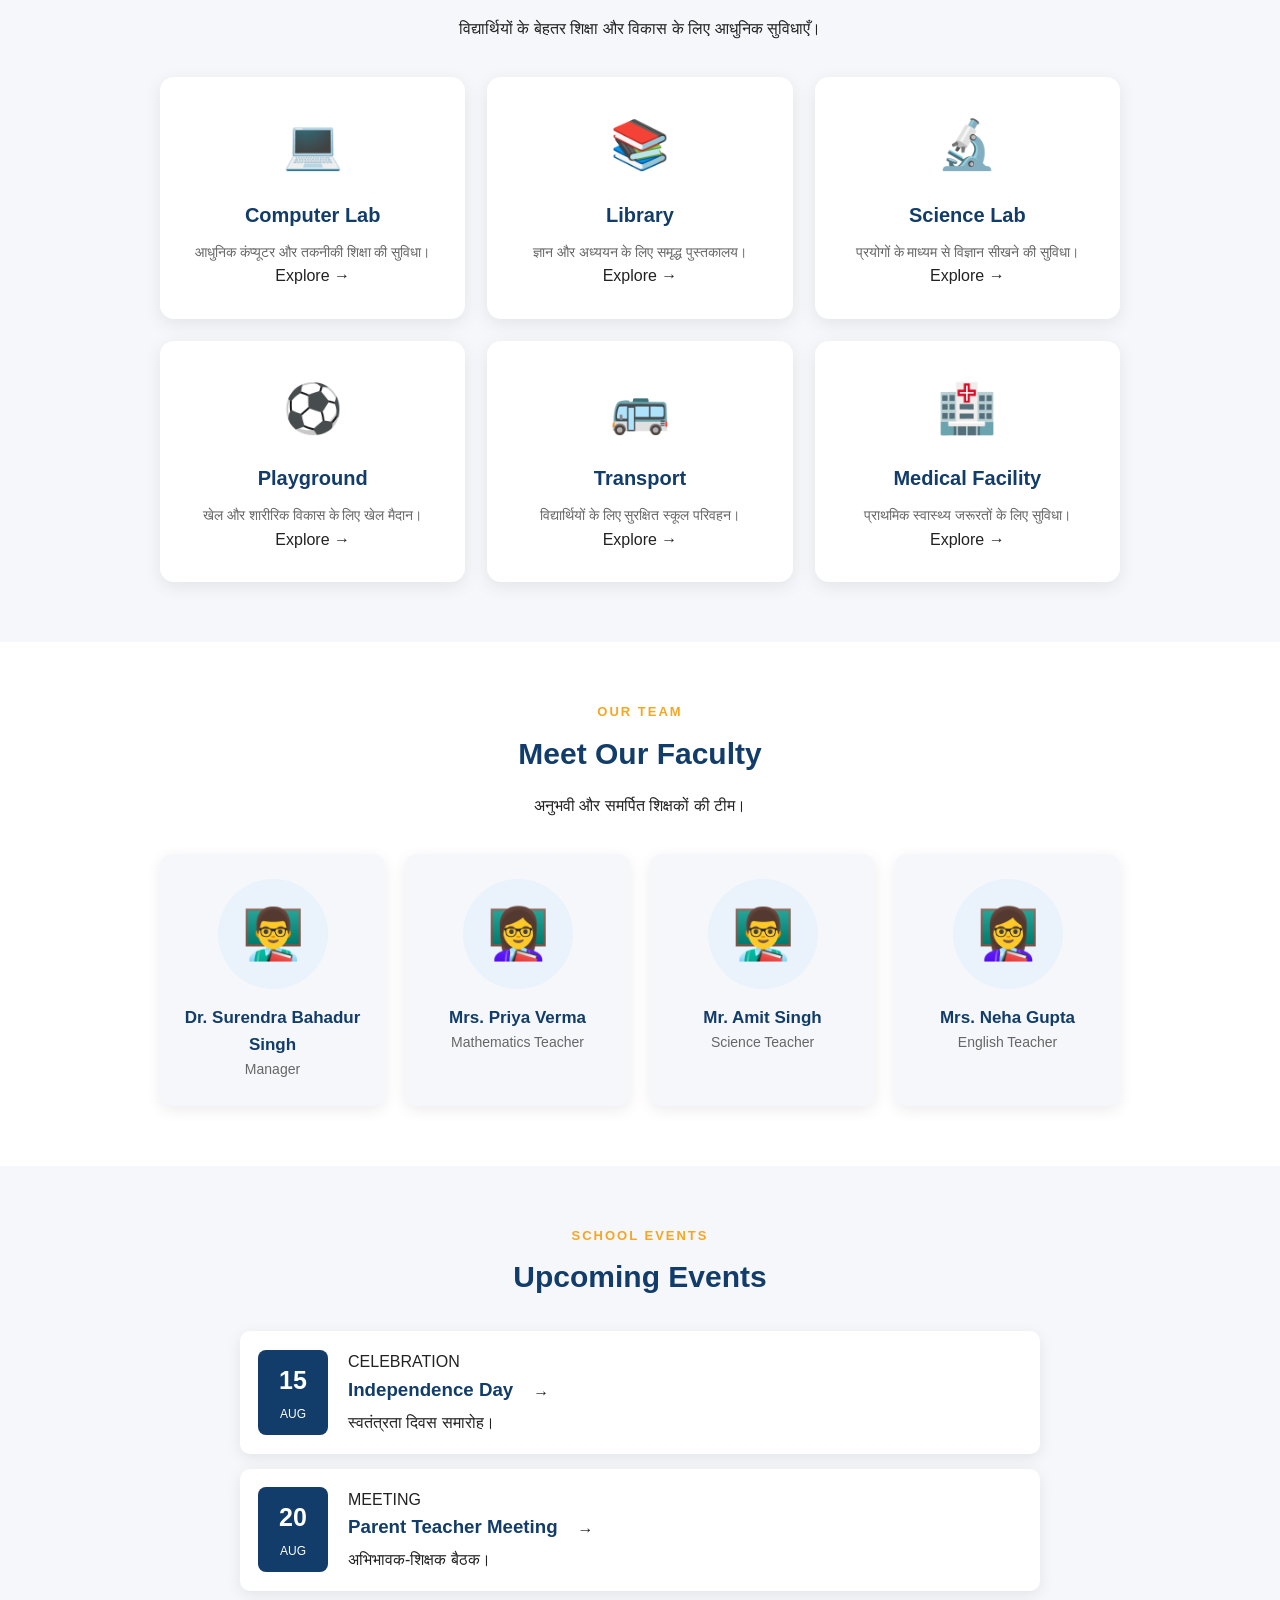
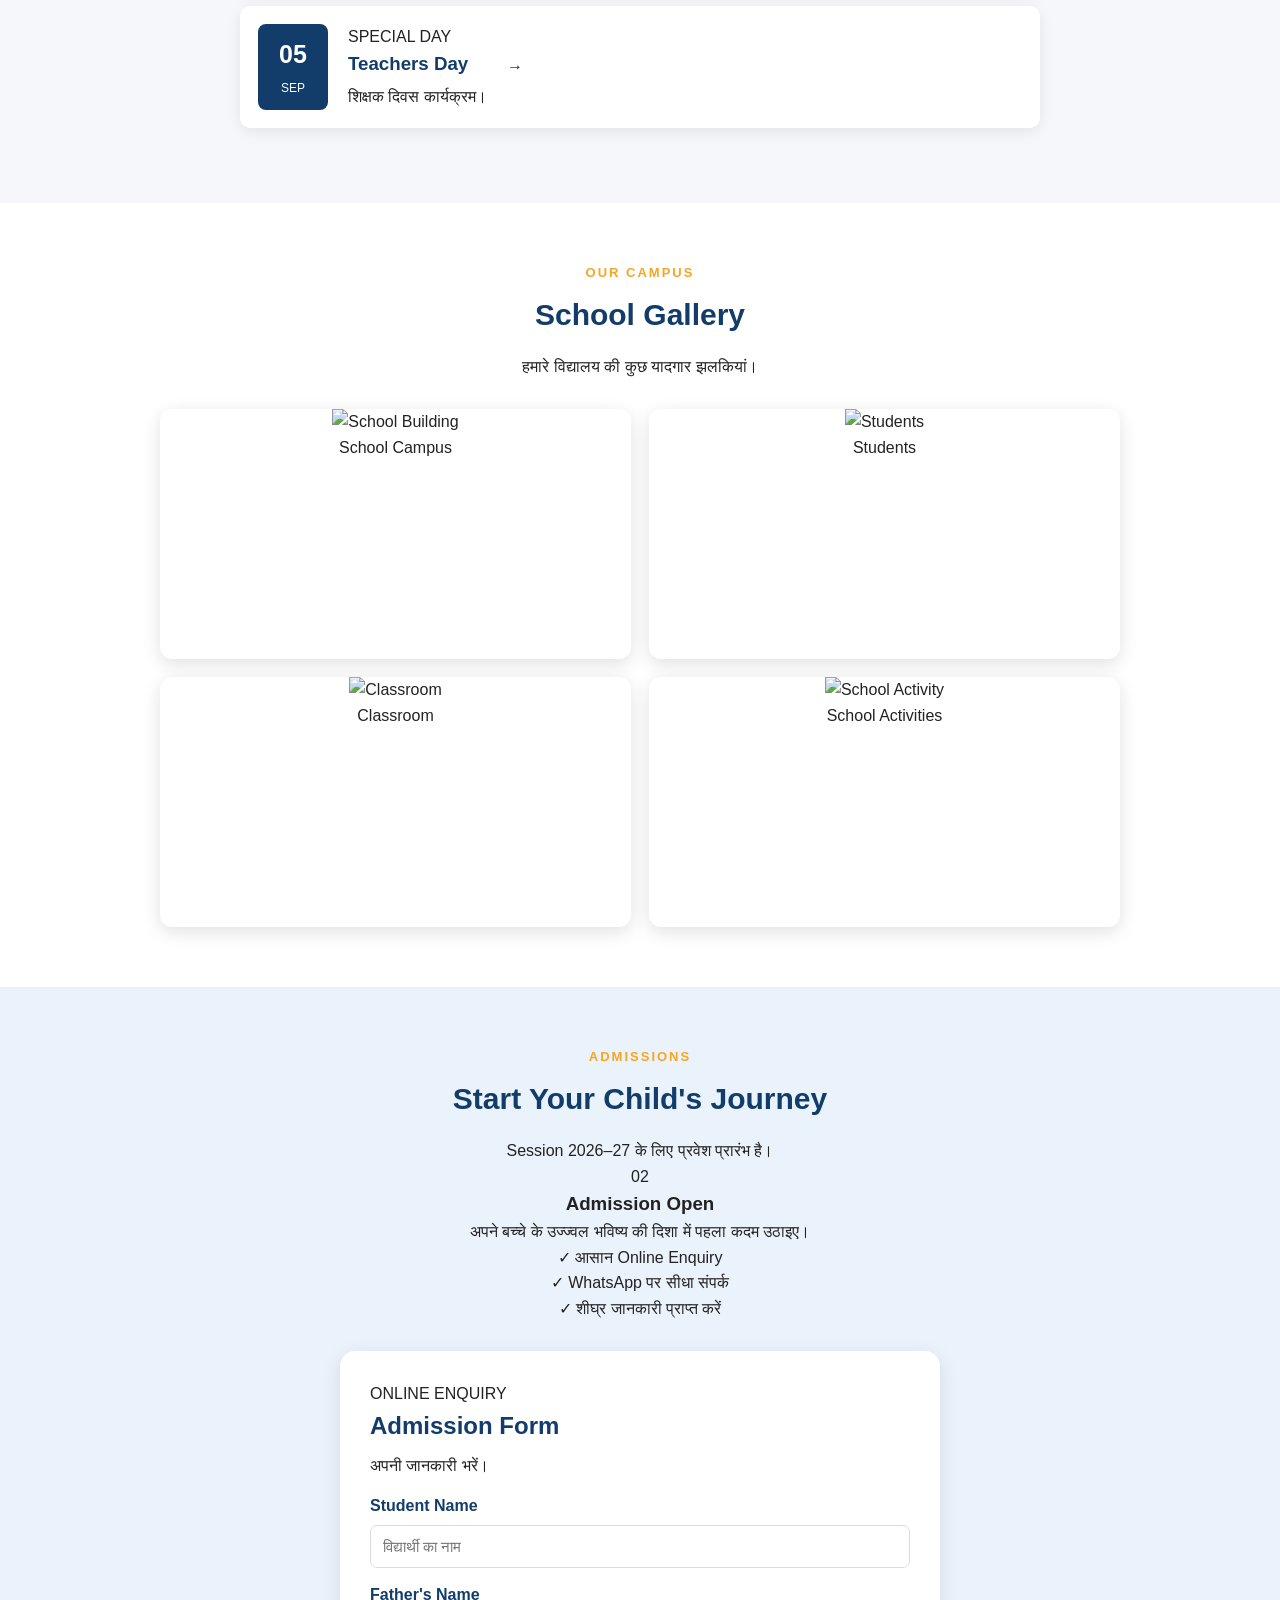
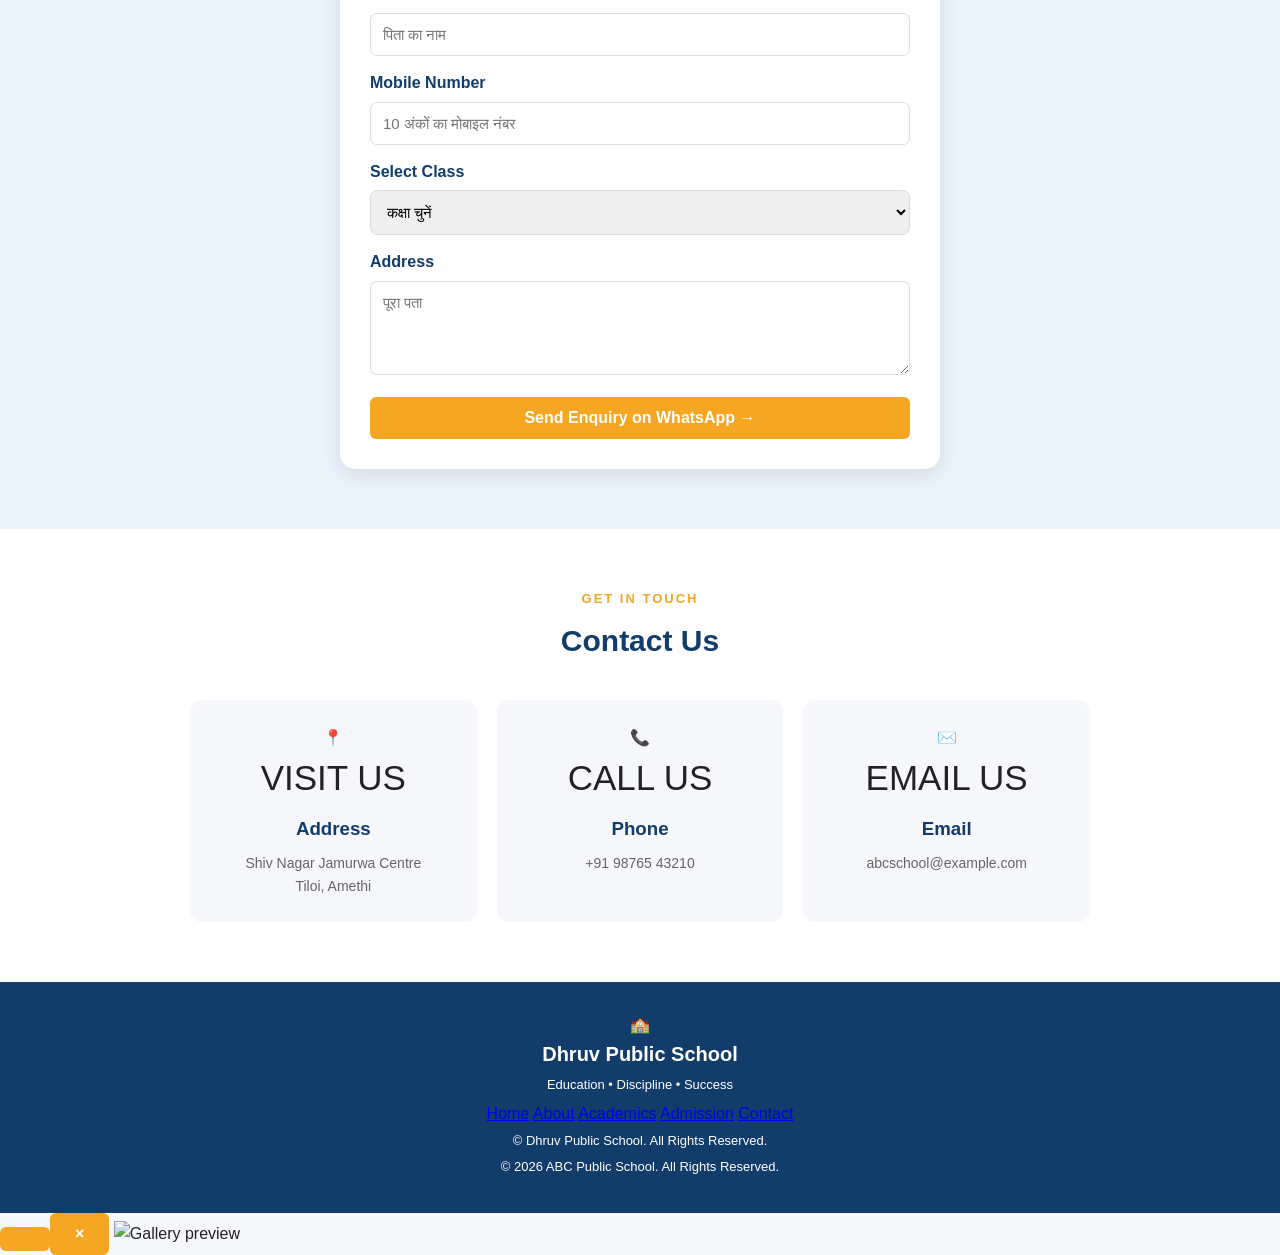
==== commit 925377f6: "Update index.html" ====
--- a/index.html
+++ b/index.html
@@ -1,94 +1,65 @@
-<!DOCTYPE html>
-<html lang="hi">
-
+<!DOCTYPE html><html lang="hi">
 <head>
-
   <meta charset="UTF-8">
-
-  <meta
-    name="viewport"
-    content="width=device-width, initial-scale=1.0"
-  >
-
-  <title>Dhruv Public School</title>
-
-  <link
-    rel="stylesheet"
-    href="style.css"
-  >
-
-</head>
-
-
-<body>
-
-
-<!-- =========================
-     HEADER
-========================= -->
-
-<header>
-
-  <div class="logo">
-    🏫
-  </div>
-
-  <div>
-
+  <meta name="viewport" content="width=device-width, initial-scale=1.0">  <meta name="description" content="Dhruv Public School - गुणवत्तापूर्ण शिक्षा, अनुशासन, संस्कार और सफलता।">
+  <meta name="theme-color" content="#0b1f3a">  <title>Dhruv Public School | Education • Discipline • Success</title>  <link rel="stylesheet" href="style.css">
+</head><body>  <!-- PRELOADER -->  <div class="preloader" id="preloader">
+    <div class="loader-logo">🏫</div>
+    <div class="loader-line"></div>
+    <p>Dhruv Public School</p>
+  </div>  <!-- HEADER -->  <header class="site-header"><a href="#home" class="brand">
+  <div class="brand-logo">🏫</div>
+
+  <div class="brand-text">
     <h1>Dhruv Public School</h1>
-
-    <p>
-      Education • Discipline • Success
-    </p>
-
-  </div>
-
-</header>
-
-
-<!-- =========================
-     NAVIGATION
-========================= -->
-
-<nav>
-
-  <a href="#home">Home</a>
-
+    <span>Education • Discipline • Success</span>
+  </div>
+</a>
+
+<button class="menu-toggle" id="menuToggle" aria-label="Open menu">
+  <span></span>
+  <span></span>
+  <span></span>
+</button>
+
+<nav id="mainNav">
+  <a href="#home" class="active">Home</a>
   <a href="#about">About</a>
-
   <a href="#academics">Academics</a>
-
   <a href="#facilities">Facilities</a>
-
   <a href="#faculty">Faculty</a>
-
   <a href="#gallery">Gallery</a>
-
   <a href="#admission">Admission</a>
-
   <a href="#contact">Contact</a>
-
 </nav>
 
-
-<!-- =========================
-     HERO
-========================= -->
-
-<section
-  class="hero"
-  id="home"
->
-
-  <div class="hero-content">
-
-    <p class="welcome">
-      WELCOME TO
-    </p>
-
-    <h2>
-      Dhruv Public School 
-    </h2>
+  </header>  <!-- HERO -->  <main><section class="hero" id="home">
+
+  <div class="hero-overlay"></div>
+
+  <div class="hero-particles">
+    <span></span>
+    <span></span>
+    <span></span>
+    <span></span>
+    <span></span>
+  </div>
+
+  <div class="hero-content reveal">
+
+    <div class="hero-badge">
+      <span class="pulse-dot"></span>
+      ADMISSIONS OPEN • SESSION 2026–27
+    </div>
+
+    <p class="welcome">WELCOME TO</p>
+
+    <h2>
+      Dhruv Public
+      <span>School</span>
+    </h2>
+
+    <div class="hero-line"></div>
 
     <p class="tagline">
       ज्ञान • संस्कार • अनुशासन • सफलता
@@ -99,111 +70,167 @@
       गुणवत्तापूर्ण शिक्षा और बेहतर वातावरण।
     </p>
 
-    <button type="button">
-      Admission Open
-    </button>
-
-  </div>
-
-</section>
-
-
-<!-- =========================
-     STATISTICS
-========================= -->
-
-<section class="stats">
-
-  <div class="stat">
-
-    <h3>1500+</h3>
-
-    <p>
-      Students
-    </p>
-
-  </div>
-
-
-  <div class="stat">
-
-    <h3>80+</h3>
-
-    <p>
-      Teachers
-    </p>
-
-  </div>
-
-
-  <div class="stat">
-
-    <h3>15+</h3>
-
-    <p>
-      Years Experience
-    </p>
-
-  </div>
-
-
-  <div class="stat">
-
-    <h3>95%</h3>
-
-    <p>
-      Success Rate
-    </p>
-
-  </div>
-
-</section>
-
-
-<!-- =========================
-     ABOUT
-========================= -->
-
-<section id="about">
-
-  <p class="small-title">
-    ABOUT OUR SCHOOL
-  </p>
-
-  <h2>
-    हमारे विद्यालय के बारे में
-  </h2>
-
-  <p>
-    ABC Public School विद्यार्थियों को
-    गुणवत्तापूर्ण शिक्षा, अनुशासन, संस्कार
-    और बेहतर भविष्य के लिए तैयार करने के
-    लिए समर्पित है।
-  </p>
-
-</section>
-
-
-<!-- =========================
-     PRINCIPAL MESSAGE
-========================= -->
-
+    <div class="hero-buttons">
+
+      <a href="#admission" class="primary-btn">
+        Admission Open
+        <span>→</span>
+      </a>
+
+      <a href="#about" class="secondary-btn">
+        Explore School
+      </a>
+
+    </div>
+
+  </div>
+
+  <div class="scroll-indicator">
+    <span>SCROLL TO EXPLORE</span>
+    <div class="scroll-arrow">↓</div>
+  </div>
+
+</section>
+
+
+<!-- STATS -->
+<section class="stats-section">
+
+  <div class="stats">
+
+    <div class="stat reveal">
+      <div class="stat-icon">🎓</div>
+      <h3><span class="counter" data-target="1500">0</span>+</h3>
+      <p>Students</p>
+    </div>
+
+    <div class="stat reveal">
+      <div class="stat-icon">👨‍🏫</div>
+      <h3><span class="counter" data-target="80">0</span>+</h3>
+      <p>Teachers</p>
+    </div>
+
+    <div class="stat reveal">
+      <div class="stat-icon">🏆</div>
+      <h3><span class="counter" data-target="15">0</span>+</h3>
+      <p>Years Experience</p>
+    </div>
+
+    <div class="stat reveal">
+      <div class="stat-icon">⭐</div>
+      <h3><span class="counter" data-target="95">0</span>%</h3>
+      <p>Success Rate</p>
+    </div>
+
+  </div>
+
+</section>
+
+
+<!-- ABOUT -->
+<section id="about" class="section about-section">
+
+  <div class="section-heading reveal">
+
+    <p class="small-title">ABOUT OUR SCHOOL</p>
+
+    <h2>
+      शिक्षा जो भविष्य
+      <span>बनाए</span>
+    </h2>
+
+    <div class="heading-line"></div>
+
+  </div>
+
+  <div class="about-grid">
+
+    <div class="about-content reveal">
+
+      <span class="about-number">01</span>
+
+      <h3>
+        हमारे विद्यालय के बारे में
+      </h3>
+
+      <p>
+        Dhruv Public School विद्यार्थियों को
+        गुणवत्तापूर्ण शिक्षा, अनुशासन, संस्कार
+        और बेहतर भविष्य के लिए तैयार करने
+        के लिए समर्पित है।
+      </p>
+
+      <p>
+        हमारा उद्देश्य प्रत्येक विद्यार्थी में
+        ज्ञान, आत्मविश्वास, रचनात्मकता और
+        जिम्मेदारी की भावना विकसित करना है।
+      </p>
+
+      <div class="about-points">
+
+        <div>
+          <span>✓</span>
+          गुणवत्तापूर्ण शिक्षा
+        </div>
+
+        <div>
+          <span>✓</span>
+          अनुशासन एवं संस्कार
+        </div>
+
+        <div>
+          <span>✓</span>
+          सुरक्षित वातावरण
+        </div>
+
+        <div>
+          <span>✓</span>
+          सर्वांगीण विकास
+        </div>
+
+      </div>
+
+    </div>
+
+    <div class="about-visual reveal">
+
+      <div class="about-image">
+        <img
+          src="school.jpg"
+          alt="Dhruv Public School"
+          loading="lazy"
+        >
+      </div>
+
+      <div class="experience-card">
+        <strong>15+</strong>
+        <span>Years of<br>Experience</span>
+      </div>
+
+    </div>
+
+  </div>
+
+</section>
+
+
+<!-- PRINCIPAL -->
 <section class="principal-section">
 
-  <div class="principal-photo">
-    👨‍🏫
-  </div>
-
-
-  <div class="principal-message">
-
-    <p class="small-title">
-      PRINCIPAL'S MESSAGE
-    </p>
+  <div class="principal-photo reveal">
+    <div class="principal-icon">👨‍🏫</div>
+    <div class="photo-ring"></div>
+  </div>
+
+  <div class="principal-message reveal">
+
+    <p class="small-title">PRINCIPAL'S MESSAGE</p>
 
     <h2>
       प्रधानाचार्य का संदेश
     </h2>
+
+    <div class="quote-mark">“</div>
 
     <p>
       हमारे विद्यालय का उद्देश्य प्रत्येक
@@ -215,765 +242,618 @@
     </p>
 
     <h3>
-      Dr. Surendra Bahadur Singh 
+      Dr. Surendra Bahadur Singh
     </h3>
 
+    <span class="designation">
+      Manager, Dhruv Public School
+    </span>
+
+  </div>
+
+</section>
+
+
+<!-- NOTICE -->
+<section class="notice-section">
+
+  <div class="section-heading reveal">
+
+    <p class="small-title">LATEST UPDATES</p>
+
+    <h2>📢 Notice Board</h2>
+
+    <div class="heading-line"></div>
+
+  </div>
+
+  <div class="notices">
+
+    <div class="notice reveal">
+      <div class="notice-date">
+        <strong>10</strong>
+        <span>AUG</span>
+      </div>
+
+      <div class="notice-content">
+        <span class="notice-tag">ADMISSION</span>
+        <p>विद्यालय में प्रवेश प्रक्रिया प्रारंभ।</p>
+      </div>
+
+      <span class="notice-arrow">→</span>
+    </div>
+
+    <div class="notice reveal">
+      <div class="notice-date">
+        <strong>15</strong>
+        <span>AUG</span>
+      </div>
+
+      <div class="notice-content">
+        <span class="notice-tag">EVENT</span>
+        <p>स्वतंत्रता दिवस कार्यक्रम का आयोजन।</p>
+      </div>
+
+      <span class="notice-arrow">→</span>
+    </div>
+
+    <div class="notice reveal">
+      <div class="notice-date">
+        <strong>20</strong>
+        <span>AUG</span>
+      </div>
+
+      <div class="notice-content">
+        <span class="notice-tag">MEETING</span>
+        <p>अभिभावक-शिक्षक बैठक आयोजित की जाएगी।</p>
+      </div>
+
+      <span class="notice-arrow">→</span>
+    </div>
+
+  </div>
+
+</section>
+
+
+<!-- ACADEMICS -->
+<section id="academics" class="section">
+
+  <div class="section-heading reveal">
+
+    <p class="small-title">ACADEMICS</p>
+
+    <h2>
+      शिक्षा का मजबूत
+      <span>आधार</span>
+    </h2>
+
+    <div class="heading-line"></div>
+
     <p>
-      Maneger, Dhruv Public School 
+      विद्यार्थियों के लिए व्यवस्थित और
+      गुणवत्तापूर्ण शैक्षणिक कार्यक्रम।
     </p>
 
   </div>
 
-</section>
-
-
-<!-- =========================
-     NOTICE BOARD
-========================= -->
-
-<section class="notice-section">
-
-  <p class="small-title">
-    LATEST UPDATES
-  </p>
-
-  <h2>
-    📢 Notice Board
-  </h2>
-
-
-  <div class="notices">
-
-    <div class="notice">
-
-      <span>
-        10 AUG
-      </span>
-
-      <p>
-        विद्यालय में प्रवेश प्रक्रिया प्रारंभ।
-      </p>
-
-    </div>
-
-
-    <div class="notice">
-
-      <span>
-        15 AUG
-      </span>
-
-      <p>
-        स्वतंत्रता दिवस कार्यक्रम का आयोजन।
-      </p>
-
-    </div>
-
-
-    <div class="notice">
-
-      <span>
-        20 AUG
-      </span>
-
-      <p>
-        अभिभावक-शिक्षक बैठक आयोजित की जाएगी।
-      </p>
-
-    </div>
-
-  </div>
-
-</section>
-
-
-<!-- =========================
-     ACADEMICS
-========================= -->
-
-<section id="academics">
-
-  <p class="small-title">
-    ACADEMICS
-  </p>
-
-  <h2>
-    Our Academics
-  </h2>
-
-  <p>
-    विद्यार्थियों के लिए व्यवस्थित और
-    गुणवत्तापूर्ण शैक्षणिक कार्यक्रम।
-  </p>
-
-
   <div class="cards">
 
-
-    <div class="card">
-
-      <h3>
-        Primary
-      </h3>
-
-      <p>
-        Class 1 to 5
-      </p>
-
-    </div>
-
-
-    <div class="card">
-
-      <h3>
-        Middle
-      </h3>
-
-      <p>
-        Class 6 to 8
-      </p>
-
-    </div>
-
-
-    <div class="card">
-
-      <h3>
-        Secondary
-      </h3>
-
-      <p>
-        Class 9 to 10
-      </p>
-
-    </div>
-
-
-    <div class="card">
-
-      <h3>
-        Senior Secondary
-      </h3>
-
-      <p>
-        Class 11 to 12
-      </p>
-
-    </div>
-
-  </div>
-
-</section>
-
-
-<!-- =========================
-     FACILITIES
-========================= -->
-
-<section
-  class="facilities-section"
-  id="facilities"
->
-
-  <p class="small-title">
-    OUR FACILITIES
-  </p>
-
-  <h2>
-    School Facilities
-  </h2>
-
-  <p class="facility-intro">
-    विद्यार्थियों के बेहतर शिक्षा और विकास
-    के लिए हमारे विद्यालय में आधुनिक
-    सुविधाएँ उपलब्ध हैं।
-  </p>
-
+    <div class="card reveal">
+      <div class="card-number">01</div>
+      <div class="card-icon">🌱</div>
+      <h3>Primary</h3>
+      <p>Class 1 to 5</p>
+      <span class="card-arrow">→</span>
+    </div>
+
+    <div class="card reveal">
+      <div class="card-number">02</div>
+      <div class="card-icon">📖</div>
+      <h3>Middle</h3>
+      <p>Class 6 to 8</p>
+      <span class="card-arrow">→</span>
+    </div>
+
+    <div class="card reveal">
+      <div class="card-number">03</div>
+      <div class="card-icon">🔬</div>
+      <h3>Secondary</h3>
+      <p>Class 9 to 10</p>
+      <span class="card-arrow">→</span>
+    </div>
+
+    <div class="card reveal">
+      <div class="card-number">04</div>
+      <div class="card-icon">🎓</div>
+      <h3>Senior Secondary</h3>
+      <p>Class 11 to 12</p>
+      <span class="card-arrow">→</span>
+    </div>
+
+  </div>
+
+</section>
+
+
+<!-- FACILITIES -->
+<section class="facilities-section" id="facilities">
+
+  <div class="section-heading reveal">
+
+    <p class="small-title">OUR FACILITIES</p>
+
+    <h2>
+      Everything Students
+      <span>Need</span>
+    </h2>
+
+    <div class="heading-line"></div>
+
+    <p>
+      विद्यार्थियों के बेहतर शिक्षा और विकास
+      के लिए आधुनिक सुविधाएँ।
+    </p>
+
+  </div>
 
   <div class="facilities-grid">
 
-
-    <div class="facility-card">
-
-      <div class="facility-icon">
-        💻
-      </div>
-
-      <h3>
-        Computer Lab
-      </h3>
-
-      <p>
-        विद्यार्थियों के लिए आधुनिक कंप्यूटर
-        और तकनीकी शिक्षा की सुविधा।
-      </p>
-
-    </div>
-
-
-    <div class="facility-card">
-
-      <div class="facility-icon">
-        📚
-      </div>
-
-      <h3>
-        Library
-      </h3>
-
-      <p>
-        ज्ञान और अध्ययन के लिए पुस्तकों से
-        समृद्ध विद्यालय पुस्तकालय।
-      </p>
-
-    </div>
-
-
-    <div class="facility-card">
-
-      <div class="facility-icon">
-        🔬
-      </div>
-
-      <h3>
-        Science Lab
-      </h3>
-
-      <p>
-        विज्ञान विषय को प्रयोगों के माध्यम
-        से समझने के लिए प्रयोगशाला।
-      </p>
-
-    </div>
-
-
-    <div class="facility-card">
-
-      <div class="facility-icon">
-        ⚽
-      </div>
-
-      <h3>
-        Playground
-      </h3>
-
-      <p>
-        विद्यार्थियों के खेल और शारीरिक विकास
-        के लिए बड़ा खेल मैदान।
-      </p>
-
-    </div>
-
-
-    <div class="facility-card">
-
-      <div class="facility-icon">
-        🚌
-      </div>
-
-      <h3>
-        Transport
-      </h3>
-
-      <p>
-        विद्यार्थियों के लिए सुरक्षित और
-        सुविधाजनक स्कूल परिवहन।
-      </p>
-
-    </div>
-
-
-    <div class="facility-card">
-
-      <div class="facility-icon">
-        🏥
-      </div>
-
-      <h3>
-        Medical Facility
-      </h3>
-
-      <p>
-        विद्यार्थियों की प्राथमिक स्वास्थ्य
-        जरूरतों के लिए चिकित्सा सुविधा।
-      </p>
-
-    </div>
-
-  </div>
-
-</section>
-
-
-<!-- =========================
-     FACULTY
-========================= -->
-
-<section
-  class="faculty-section"
-  id="faculty"
->
-
-  <p class="small-title">
-    OUR TEAM
-  </p>
-
-  <h2>
-    Our Faculty
-  </h2>
-
-  <p>
-    अनुभवी और समर्पित शिक्षकों की टीम।
-  </p>
-
+    <div class="facility-card reveal">
+      <div class="facility-icon">💻</div>
+      <h3>Computer Lab</h3>
+      <p>आधुनिक कंप्यूटर और तकनीकी शिक्षा की सुविधा।</p>
+      <span>Explore →</span>
+    </div>
+
+    <div class="facility-card reveal">
+      <div class="facility-icon">📚</div>
+      <h3>Library</h3>
+      <p>ज्ञान और अध्ययन के लिए समृद्ध पुस्तकालय।</p>
+      <span>Explore →</span>
+    </div>
+
+    <div class="facility-card reveal">
+      <div class="facility-icon">🔬</div>
+      <h3>Science Lab</h3>
+      <p>प्रयोगों के माध्यम से विज्ञान सीखने की सुविधा।</p>
+      <span>Explore →</span>
+    </div>
+
+    <div class="facility-card reveal">
+      <div class="facility-icon">⚽</div>
+      <h3>Playground</h3>
+      <p>खेल और शारीरिक विकास के लिए खेल मैदान।</p>
+      <span>Explore →</span>
+    </div>
+
+    <div class="facility-card reveal">
+      <div class="facility-icon">🚌</div>
+      <h3>Transport</h3>
+      <p>विद्यार्थियों के लिए सुरक्षित स्कूल परिवहन।</p>
+      <span>Explore →</span>
+    </div>
+
+    <div class="facility-card reveal">
+      <div class="facility-icon">🏥</div>
+      <h3>Medical Facility</h3>
+      <p>प्राथमिक स्वास्थ्य जरूरतों के लिए सुविधा।</p>
+      <span>Explore →</span>
+    </div>
+
+  </div>
+
+</section>
+
+
+<!-- FACULTY -->
+<section class="faculty-section" id="faculty">
+
+  <div class="section-heading reveal">
+
+    <p class="small-title">OUR TEAM</p>
+
+    <h2>
+      Meet Our
+      <span>Faculty</span>
+    </h2>
+
+    <div class="heading-line"></div>
+
+    <p>
+      अनुभवी और समर्पित शिक्षकों की टीम।
+    </p>
+
+  </div>
 
   <div class="faculty-grid">
 
-
-    <div class="faculty-card">
-
-      <div class="teacher-photo">
-        👨‍🏫
-      </div>
-
-      <h3>
-        Dr. Surendra Bahadur Singh 
-      </h3>
-
-      <p>
-        Maneger 
-      </p>
-
-    </div>
-
-
-    <div class="faculty-card">
-
-      <div class="teacher-photo">
-        👩‍🏫
-      </div>
-
-      <h3>
-        Mrs. Priya Verma
-      </h3>
-
-      <p>
-        Mathematics Teacher
-      </p>
-
-    </div>
-
-
-    <div class="faculty-card">
-
-      <div class="teacher-photo">
-        👨‍🏫
-      </div>
-
-      <h3>
-        Mr. Amit Singh
-      </h3>
-
-      <p>
-        Science Teacher
-      </p>
-
-    </div>
-
-
-    <div class="faculty-card">
-
-      <div class="teacher-photo">
-        👩‍🏫
-      </div>
-
-      <h3>
-        Mrs. Neha Gupta
-      </h3>
-
-      <p>
-        English Teacher
-      </p>
-
-    </div>
-
-  </div>
-
-</section>
-
-
-<!-- =========================
-     EVENTS
-========================= -->
-
+    <div class="faculty-card reveal">
+      <div class="teacher-photo">👨‍🏫</div>
+      <h3>Dr. Surendra Bahadur Singh</h3>
+      <p>Manager</p>
+    </div>
+
+    <div class="faculty-card reveal">
+      <div class="teacher-photo">👩‍🏫</div>
+      <h3>Mrs. Priya Verma</h3>
+      <p>Mathematics Teacher</p>
+    </div>
+
+    <div class="faculty-card reveal">
+      <div class="teacher-photo">👨‍🏫</div>
+      <h3>Mr. Amit Singh</h3>
+      <p>Science Teacher</p>
+    </div>
+
+    <div class="faculty-card reveal">
+      <div class="teacher-photo">👩‍🏫</div>
+      <h3>Mrs. Neha Gupta</h3>
+      <p>English Teacher</p>
+    </div>
+
+  </div>
+
+</section>
+
+
+<!-- EVENTS -->
 <section class="events-section">
 
-  <p class="small-title">
-    SCHOOL EVENTS
-  </p>
-
-  <h2>
-    Upcoming Events
-  </h2>
-
+  <div class="section-heading reveal">
+
+    <p class="small-title">SCHOOL EVENTS</p>
+
+    <h2>
+      Upcoming
+      <span>Events</span>
+    </h2>
+
+    <div class="heading-line"></div>
+
+  </div>
 
   <div class="events">
 
-
-    <div class="event-card">
+    <div class="event-card reveal">
 
       <div class="event-date">
         <strong>15</strong>
         <span>AUG</span>
       </div>
 
-      <div>
-
-        <h3>
-          Independence Day
-        </h3>
-
-        <p>
-          स्वतंत्रता दिवस समारोह।
-        </p>
-
-      </div>
-
-    </div>
-
-
-    <div class="event-card">
+      <div class="event-info">
+        <span>CELEBRATION</span>
+        <h3>Independence Day</h3>
+        <p>स्वतंत्रता दिवस समारोह।</p>
+      </div>
+
+      <div class="event-arrow">→</div>
+
+    </div>
+
+    <div class="event-card reveal">
 
       <div class="event-date">
         <strong>20</strong>
         <span>AUG</span>
       </div>
 
-      <div>
-
-        <h3>
-          Parent Teacher Meeting
-        </h3>
-
-        <p>
-          अभिभावक-शिक्षक बैठक।
-        </p>
-
-      </div>
-
-    </div>
-
-
-    <div class="event-card">
+      <div class="event-info">
+        <span>MEETING</span>
+        <h3>Parent Teacher Meeting</h3>
+        <p>अभिभावक-शिक्षक बैठक।</p>
+      </div>
+
+      <div class="event-arrow">→</div>
+
+    </div>
+
+    <div class="event-card reveal">
 
       <div class="event-date">
         <strong>05</strong>
         <span>SEP</span>
       </div>
 
-      <div>
-
-        <h3>
-          Teachers Day
-        </h3>
-
-        <p>
-          शिक्षक दिवस कार्यक्रम।
-        </p>
-
-      </div>
-
-    </div>
-
-  </div>
-
-</section>
-
-
-<!-- =========================
-     GALLERY
-========================= -->
-
-<section
-  class="gallery-section"
-  id="gallery"
->
-
-  <p class="small-title">
-    OUR CAMPUS
-  </p>
-
-  <h2>
-    School Gallery
-  </h2>
-
-  <p>
-    हमारे विद्यालय की कुछ यादगार झलकियां।
-  </p>
-
+      <div class="event-info">
+        <span>SPECIAL DAY</span>
+        <h3>Teachers Day</h3>
+        <p>शिक्षक दिवस कार्यक्रम।</p>
+      </div>
+
+      <div class="event-arrow">→</div>
+
+    </div>
+
+  </div>
+
+</section>
+
+
+<!-- GALLERY -->
+<section class="gallery-section" id="gallery">
+
+  <div class="section-heading reveal">
+
+    <p class="small-title">OUR CAMPUS</p>
+
+    <h2>
+      School
+      <span>Gallery</span>
+    </h2>
+
+    <div class="heading-line"></div>
+
+    <p>
+      हमारे विद्यालय की कुछ यादगार झलकियां।
+    </p>
+
+  </div>
 
   <div class="gallery">
 
-
-    <div class="gallery-item">
-
+    <div class="gallery-item reveal">
       <img
         src="https://images.unsplash.com/photo-1562774053-701939374585"
         alt="School Building"
+        loading="lazy"
       >
-
-    </div>
-
-
-    <div class="gallery-item">
-
+      <div class="gallery-caption">School Campus</div>
+    </div>
+
+    <div class="gallery-item reveal">
       <img
         src="https://images.unsplash.com/photo-1503676260728-1c00da094a0b"
         alt="Students"
+        loading="lazy"
       >
-
-    </div>
-
-
-    <div class="gallery-item">
-
+      <div class="gallery-caption">Students</div>
+    </div>
+
+    <div class="gallery-item reveal">
       <img
         src="https://images.unsplash.com/photo-1524178232363-1fb2b075b655"
         alt="Classroom"
+        loading="lazy"
       >
-
-    </div>
-
-
-    <div class="gallery-item">
-
+      <div class="gallery-caption">Classroom</div>
+    </div>
+
+    <div class="gallery-item reveal">
       <img
         src="https://images.unsplash.com/photo-1577896851231-70ef18881754"
         alt="School Activity"
+        loading="lazy"
       >
-
-    </div>
-
-  </div>
-
-</section>
-
-
-<!-- =========================
-     ADMISSION
-========================= -->
-
-<section id="admission">
-
-  <p class="small-title">
-    ADMISSIONS
+      <div class="gallery-caption">School Activities</div>
+    </div>
+
+  </div>
+
+</section>
+
+
+<!-- ADMISSION -->
+<section id="admission" class="admission-section">
+
+  <div class="section-heading reveal">
+
+    <p class="small-title">ADMISSIONS</p>
+
+    <h2>
+      Start Your Child's
+      <span>Journey</span>
+    </h2>
+
+    <div class="heading-line"></div>
+
+    <p>
+      Session 2026–27 के लिए प्रवेश प्रारंभ है।
+    </p>
+
+  </div>
+
+  <div class="admission-wrapper">
+
+    <div class="admission-info reveal">
+
+      <span class="admission-number">02</span>
+
+      <h3>
+        Admission Open
+      </h3>
+
+      <p>
+        अपने बच्चे के उज्ज्वल भविष्य की
+        दिशा में पहला कदम उठाइए।
+      </p>
+
+      <div class="admission-feature">
+        <span>✓</span>
+        आसान Online Enquiry
+      </div>
+
+      <div class="admission-feature">
+        <span>✓</span>
+        WhatsApp पर सीधा संपर्क
+      </div>
+
+      <div class="admission-feature">
+        <span>✓</span>
+        शीघ्र जानकारी प्राप्त करें
+      </div>
+
+    </div>
+
+
+    <div class="admission-form reveal">
+
+      <div class="form-header">
+        <span>ONLINE ENQUIRY</span>
+        <h3>Admission Form</h3>
+        <p>अपनी जानकारी भरें।</p>
+      </div>
+
+      <form>
+
+        <label>Student Name</label>
+        <input
+          type="text"
+          placeholder="विद्यार्थी का नाम"
+          required
+        >
+
+        <label>Father's Name</label>
+        <input
+          type="text"
+          placeholder="पिता का नाम"
+          required
+        >
+
+        <label>Mobile Number</label>
+        <input
+          type="tel"
+          inputmode="numeric"
+          maxlength="10"
+          placeholder="10 अंकों का मोबाइल नंबर"
+          required
+        >
+
+        <label>Select Class</label>
+
+        <select required>
+
+          <option value="">कक्षा चुनें</option>
+          <option>Nursery</option>
+          <option>KG</option>
+          <option>Class 1</option>
+          <option>Class 2</option>
+          <option>Class 3</option>
+          <option>Class 4</option>
+          <option>Class 5</option>
+          <option>Class 6</option>
+          <option>Class 7</option>
+          <option>Class 8</option>
+          <option>Class 9</option>
+          <option>Class 10</option>
+          <option>Class 11</option>
+          <option>Class 12</option>
+
+        </select>
+
+        <label>Address</label>
+
+        <textarea
+          placeholder="पूरा पता"
+          rows="4"
+          required
+        ></textarea>
+
+        <button type="submit" class="submit-btn">
+          Send Enquiry on WhatsApp
+          <span>→</span>
+        </button>
+
+      </form>
+
+    </div>
+
+  </div>
+
+</section>
+
+
+<!-- CONTACT -->
+<section id="contact" class="contact-section">
+
+  <div class="section-heading reveal">
+
+    <p class="small-title">GET IN TOUCH</p>
+
+    <h2>
+      Contact
+      <span>Us</span>
+    </h2>
+
+    <div class="heading-line"></div>
+
+  </div>
+
+  <div class="contact-info">
+
+    <div class="contact-card reveal">
+      <div class="contact-icon">📍</div>
+      <span>VISIT US</span>
+      <h3>Address</h3>
+      <p>
+        Shiv Nagar Jamurwa Centre<br>
+        Tiloi, Amethi
+      </p>
+    </div>
+
+    <div class="contact-card reveal">
+      <div class="contact-icon">📞</div>
+      <span>CALL US</span>
+      <h3>Phone</h3>
+      <p>+91 98765 43210</p>
+    </div>
+
+    <div class="contact-card reveal">
+      <div class="contact-icon">✉️</div>
+      <span>EMAIL US</span>
+      <h3>Email</h3>
+      <p>abcschool@example.com</p>
+    </div>
+
+  </div>
+
+</section>
+
+  </main>  <!-- FOOTER -->  <footer><div class="footer-content">
+
+  <div class="footer-brand">
+    <div class="footer-logo">🏫</div>
+
+    <div>
+      <h3>Dhruv Public School</h3>
+      <p>Education • Discipline • Success</p>
+    </div>
+  </div>
+
+  <div class="footer-links">
+    <a href="#home">Home</a>
+    <a href="#about">About</a>
+    <a href="#academics">Academics</a>
+    <a href="#admission">Admission</a>
+    <a href="#contact">Contact</a>
+  </div>
+
+</div>
+
+<div class="footer-bottom">
+  <p>
+    © <span id="currentYear"></span>
+    Dhruv Public School. All Rights Reserved.
   </p>
 
-  <h2>
-    Admission Open
-  </h2>
-
-  <p>
-    Session 2026–27 के लिए प्रवेश प्रारंभ है।
-  </p>
-
-
-  <div class="admission-form">
-
-    <h3>
-      Online Admission Form
-    </h3>
-
-    <p>
-      प्रवेश के लिए नीचे दी गई जानकारी भरें।
-    </p>
-
-
-    <form>
-
-
-      <label>
-        Student Name
-      </label>
-
-      <input
-        type="text"
-        placeholder="विद्यार्थी का नाम"
-        required
-      >
-
-
-      <label>
-        Father's Name
-      </label>
-
-      <input
-        type="text"
-        placeholder="पिता का नाम"
-        required
-      >
-
-
-      <label>
-        Mobile Number
-      </label>
-
-      <input
-        type="tel"
-        placeholder="मोबाइल नंबर"
-        required
-      >
-
-
-      <label>
-        Select Class
-      </label>
-
-      <select required>
-
-        <option value="">
-          कक्षा चुनें
-        </option>
-
-        <option>Nursery</option>
-
-        <option>KG</option>
-
-        <option>Class 1</option>
-
-        <option>Class 2</option>
-
-        <option>Class 3</option>
-
-        <option>Class 4</option>
-
-        <option>Class 5</option>
-
-        <option>Class 6</option>
-
-        <option>Class 7</option>
-
-        <option>Class 8</option>
-
-    
-
-      </select>
-
-
-      <label>
-        Address
-      </label>
-
-      <textarea
-        placeholder="पूरा पता"
-        rows="4"
-        required
-      ></textarea>
-
-
-      <button type="submit">
-        Submit Application
-      </button>
-
-    </form>
-
-  </div>
-
-</section>
-
-
-<!-- =========================
-     CONTACT
-========================= -->
-
-<section
-  id="contact"
-  class="contact-section"
->
-
-  <p class="small-title">
-    GET IN TOUCH
-  </p>
-
-  <h2>
-    Contact Us
-  </h2>
-
-
-  <div class="contact-info">
-
-
-    <div>
-
-      <span>📍</span>
-
-      <h3>
-        Address
-      </h3>
-
-      <p>
-        Shiv Nagar Jamurwa Centre Tiloi Amethi 
-      </p>
-
-    </div>
-
-
-    <div>
-
-      <span>📞</span>
-
-      <h3>
-        Phone
-      </h3>
-
-      <p>
-        +91 98765 43210
-      </p>
-
-    </div>
-
-
-    <div>
-
-      <span>✉️</span>
-
-      <h3>
-        Email
-      </h3>
-
-      <p>
-        abcschool@example.com
-      </p>
-
-    </div>
-
-  </div>
-
-</section>
-
-
-<!-- =========================
-     FOOTER
-========================= -->
-
-<footer>
-
-  <h3>
-    Dhurv Public School 
-  </h3>
-
-  <p>
-    Education • Discipline • Success
-  </p>
-
-  <p>
-    © 2026 Dhruv Public School.
-    All Rights Reserved.
-  </p>
-
-</footer>
-
-
-</body>
-
+  <p>Made with ❤️ for education</p>
+</div>
+
+  </footer>  <!-- BACK TO TOP --><button
+id="topButton"
+class="top-button"
+aria-label="Back to top"
+
+«»
+
+↑
+
+  </button>  <!-- IMAGE LIGHTBOX -->  <div id="lightbox" class="lightbox"><button id="closeLightbox" aria-label="Close">
+  ×
+</button>
+
+<img id="lightboxImage" src="" alt="Gallery preview">
+
+  </div>  <script src="script.js"></script></body>
 </html>
--- a/style.css
+++ b/style.css
@@ -83,12 +83,13 @@
   padding: 50px 20px;
 
   background:
-    linear-gradient(
-      rgba(18,60,105,0.78),
-      rgba(18,60,105,0.78)
-    ),
-    url("https://images.unsplash.com/photo-1562774053-701939374585")
-    center/cover;
+  linear-gradient(
+    rgba(18,60,105,0.45),
+    rgba(18,60,105,0.45)
+  ),
+  url("school.jpg")
+  center/cover;
+    
 
   color: white;
 }
@@ -108,6 +109,8 @@
 .hero h2 {
   font-size: 46px;
   margin-bottom: 12px;
+  color: yellow !important;
+}
 }
 
 .tagline {
@@ -951,4 +954,4 @@
     grid-template-columns: 1fr;
   }
 
-}+}
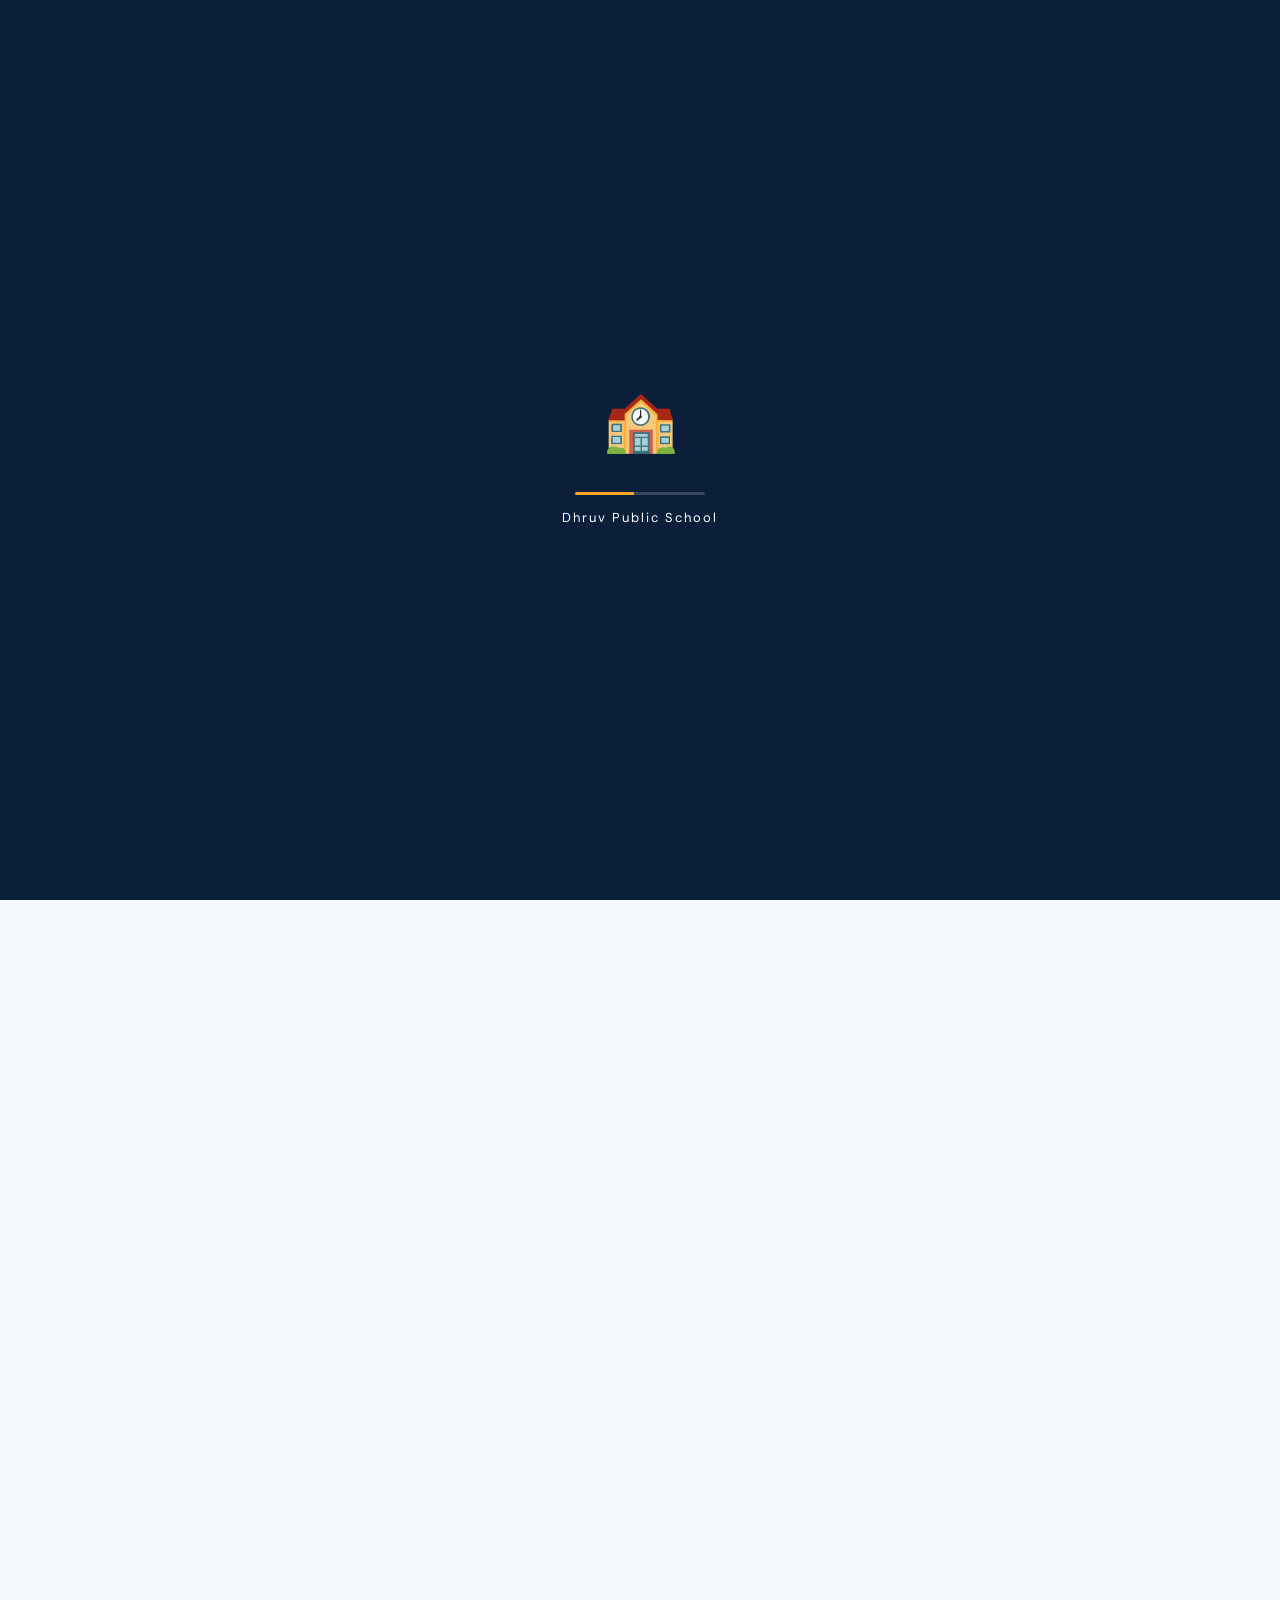
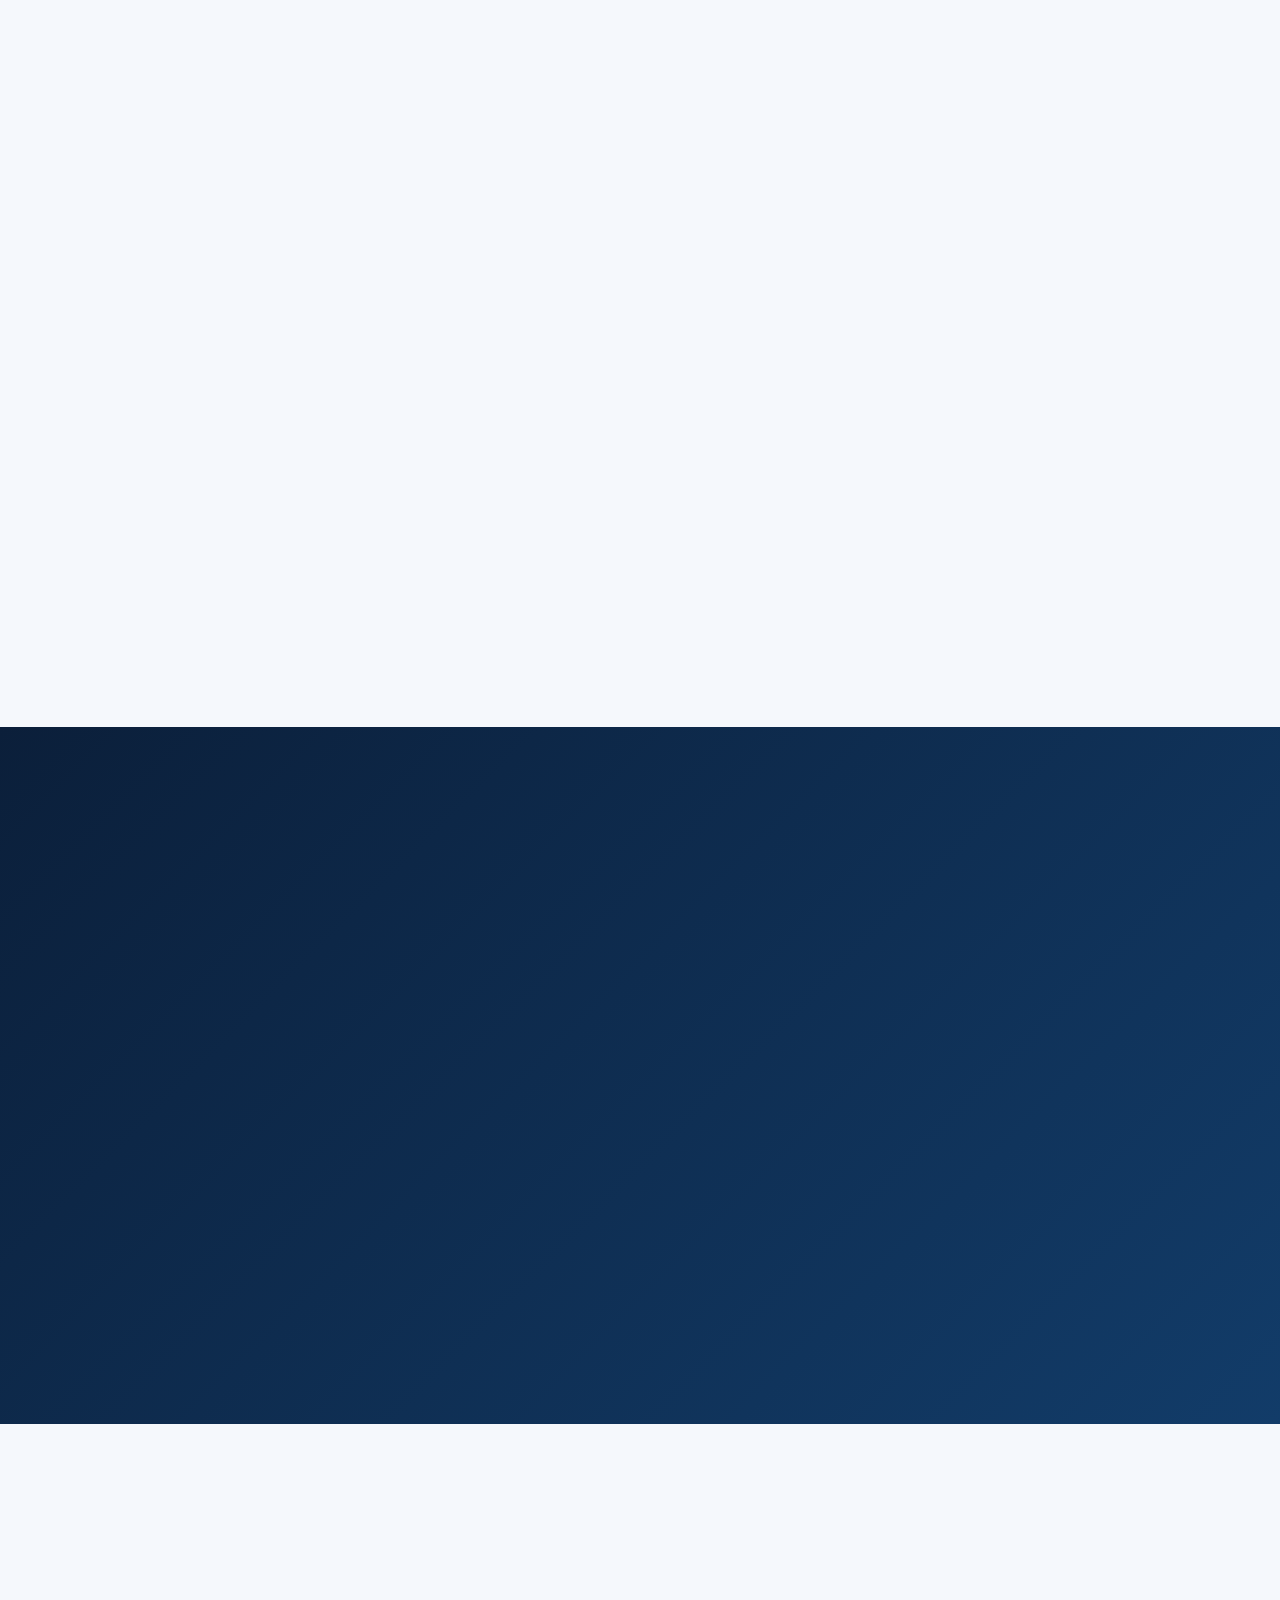
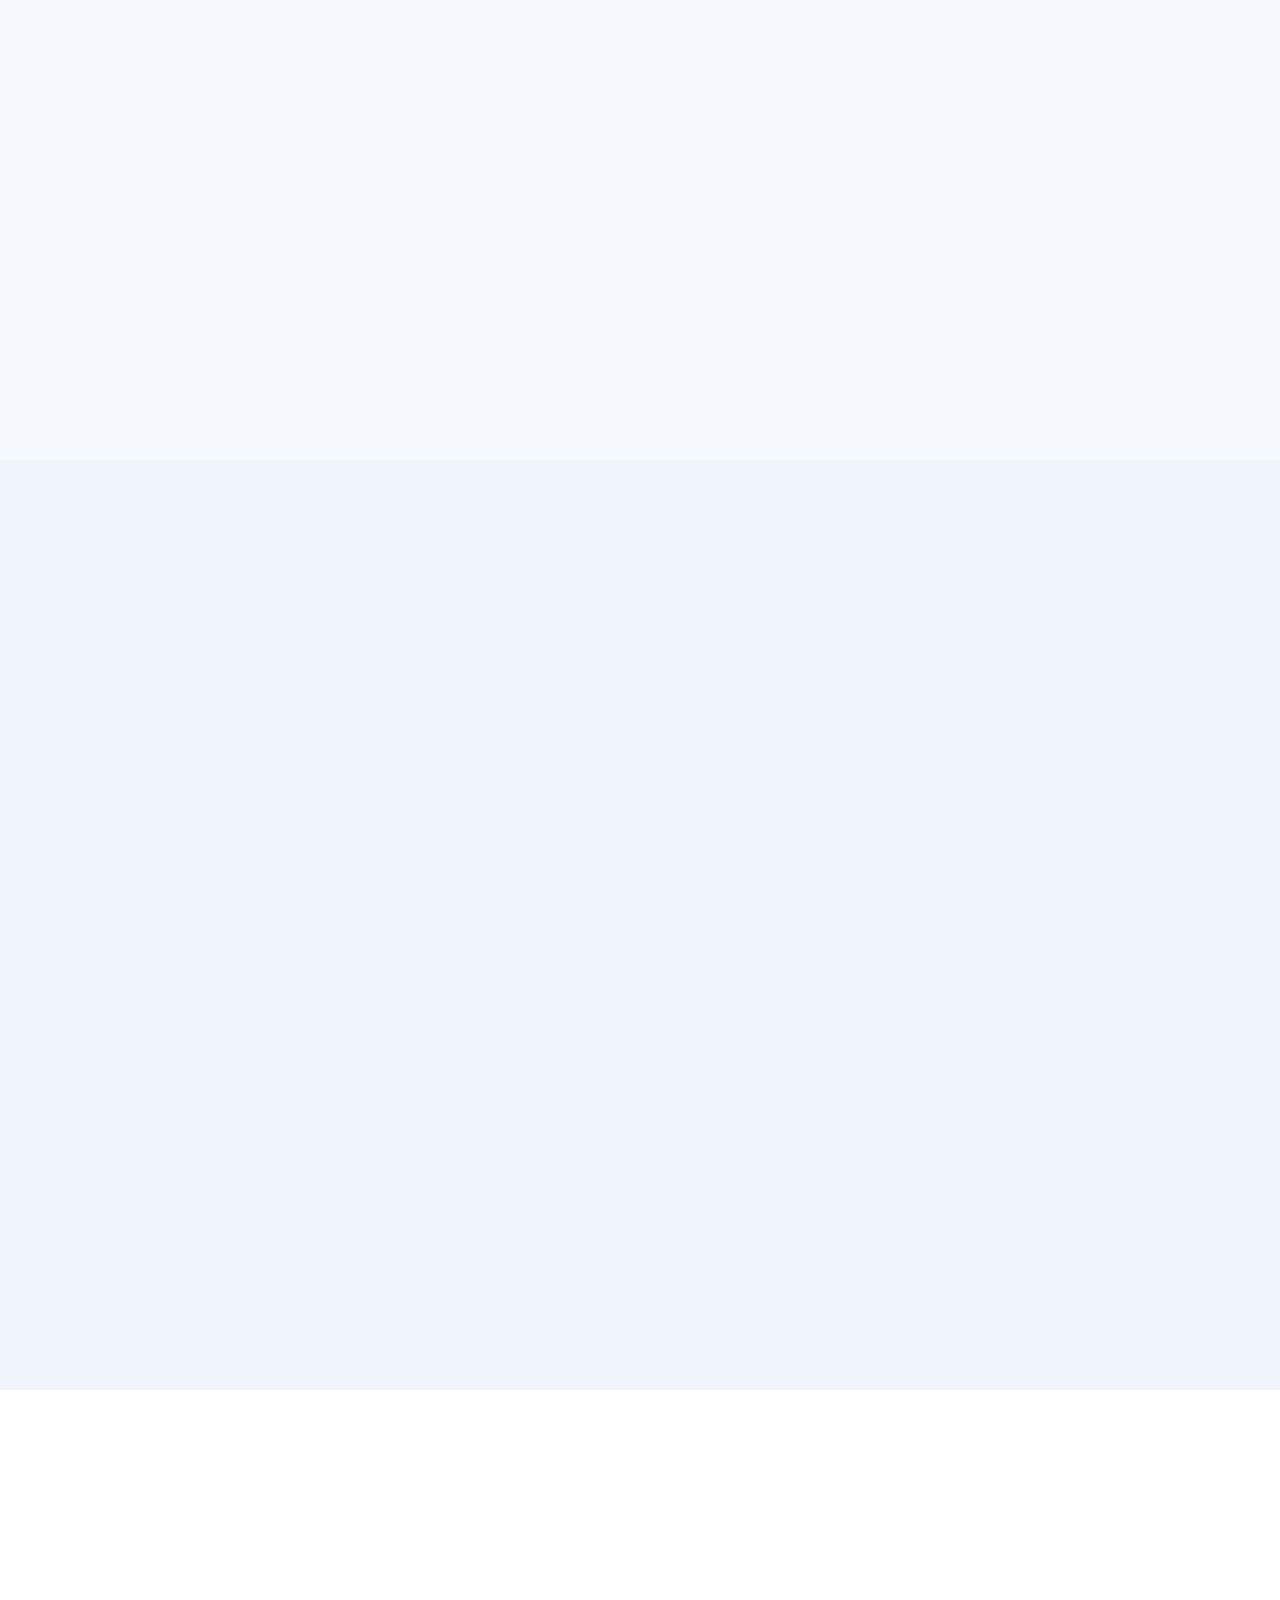
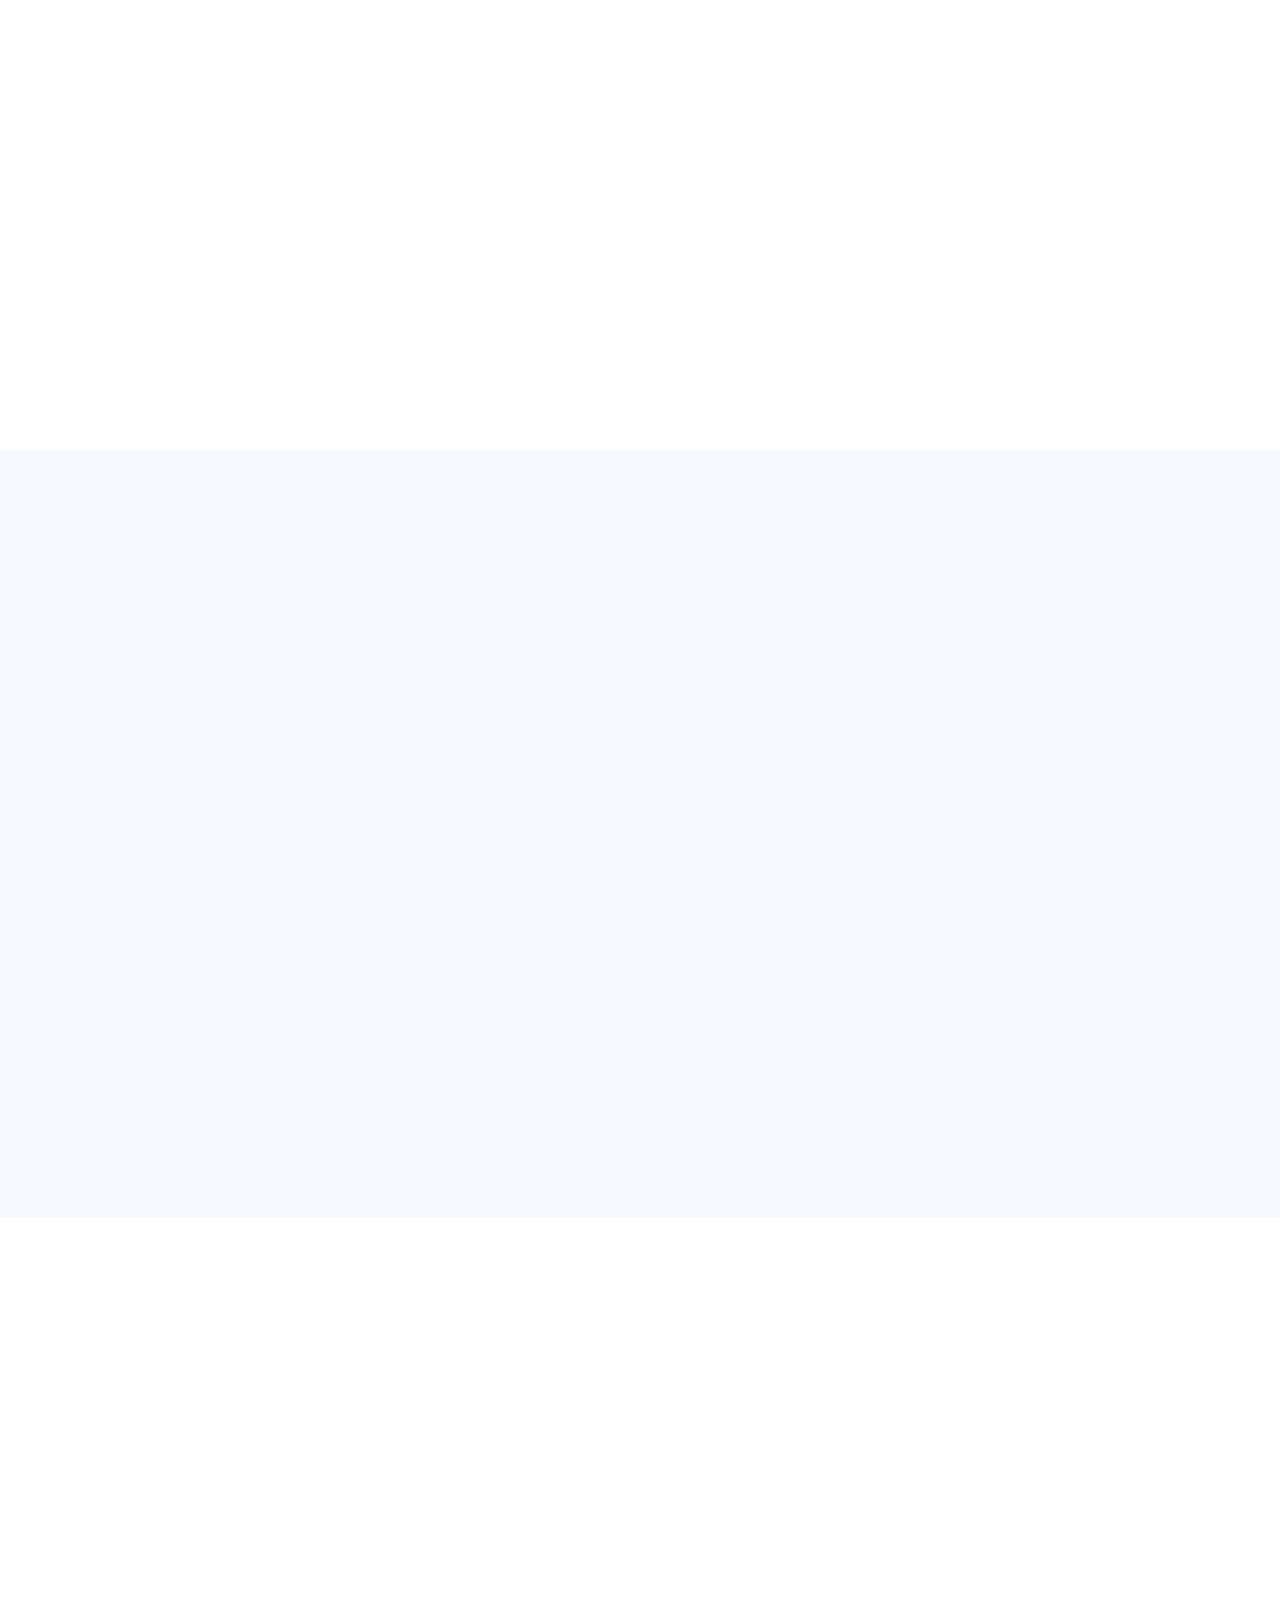
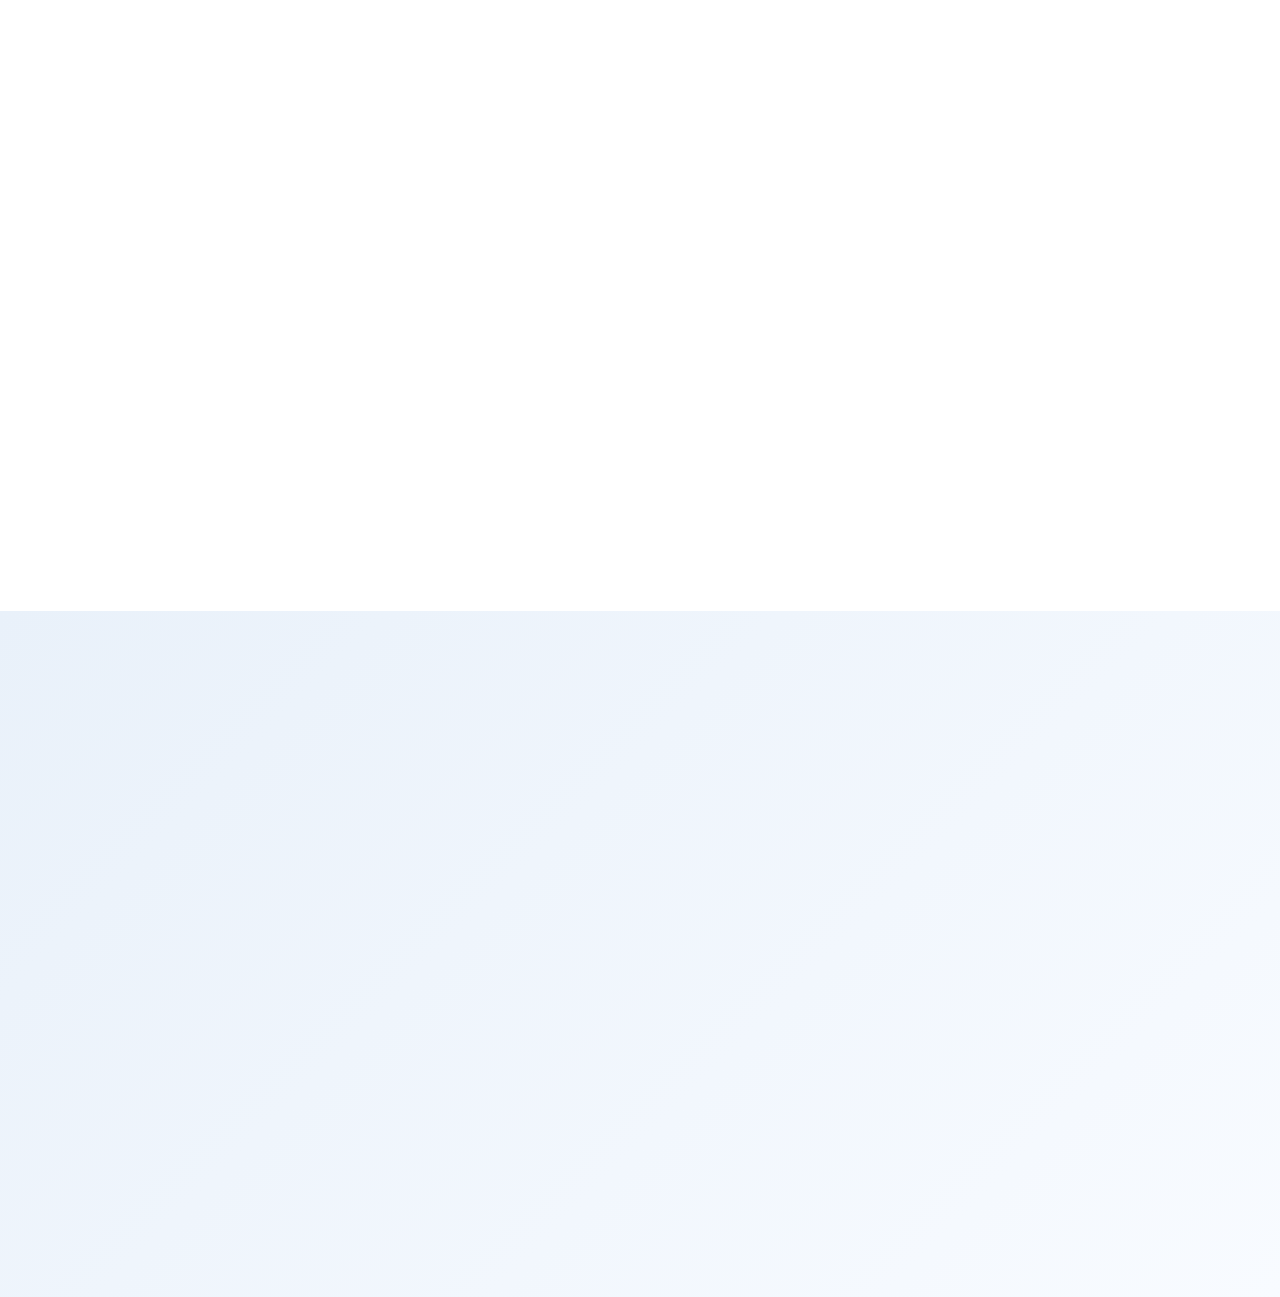
==== commit 7f976d90: "Update index.html" ====
--- a/index.html
+++ b/index.html
@@ -1,859 +1,1329 @@
-<!DOCTYPE html><html lang="hi">
+<!DOCTYPE html>
+<html lang="hi">
+
 <head>
+
   <meta charset="UTF-8">
-  <meta name="viewport" content="width=device-width, initial-scale=1.0">  <meta name="description" content="Dhruv Public School - गुणवत्तापूर्ण शिक्षा, अनुशासन, संस्कार और सफलता।">
-  <meta name="theme-color" content="#0b1f3a">  <title>Dhruv Public School | Education • Discipline • Success</title>  <link rel="stylesheet" href="style.css">
-</head><body>  <!-- PRELOADER -->  <div class="preloader" id="preloader">
+
+  <meta name="viewport" content="width=device-width, initial-scale=1.0">
+
+  <title>Dhruv Public School Jamurwa | Shiv Nagar, Amethi</title>
+
+  <meta
+    name="description"
+    content="Dhruv Public School, Shiv Nagar Jamurwa, Centre Tiloi, Amethi, Uttar Pradesh. गुणवत्तापूर्ण शिक्षा, अनुशासन, संस्कार और विद्यार्थियों के उज्ज्वल भविष्य के लिए समर्पित विद्यालय।"
+  >
+
+  <meta
+    name="keywords"
+    content="Dhruv Public School, Dhruv Public School Jamurwa, Dhruv Public School Amethi, School in Jamurwa, School in Tiloi, School in Amethi, Shiv Nagar Jamurwa School"
+  >
+
+  <meta name="author" content="Dhruv Public School">
+
+  <meta name="theme-color" content="#0b1f3a">
+
+  <meta
+    property="og:title"
+    content="Dhruv Public School Jamurwa | Shiv Nagar, Amethi"
+  >
+
+  <meta
+    property="og:description"
+    content="Dhruv Public School, Shiv Nagar Jamurwa, Centre Tiloi, Amethi, Uttar Pradesh."
+  >
+
+  <meta property="og:type" content="website">
+
+  <link rel="stylesheet" href="style.css">
+
+</head>
+
+
+<body>
+
+  <!-- PRELOADER -->
+
+  <div class="preloader" id="preloader">
+
     <div class="loader-logo">🏫</div>
+
     <div class="loader-line"></div>
+
     <p>Dhruv Public School</p>
-  </div>  <!-- HEADER -->  <header class="site-header"><a href="#home" class="brand">
-  <div class="brand-logo">🏫</div>
-
-  <div class="brand-text">
-    <h1>Dhruv Public School</h1>
-    <span>Education • Discipline • Success</span>
+
   </div>
-</a>
-
-<button class="menu-toggle" id="menuToggle" aria-label="Open menu">
-  <span></span>
-  <span></span>
-  <span></span>
-</button>
-
-<nav id="mainNav">
-  <a href="#home" class="active">Home</a>
-  <a href="#about">About</a>
-  <a href="#academics">Academics</a>
-  <a href="#facilities">Facilities</a>
-  <a href="#faculty">Faculty</a>
-  <a href="#gallery">Gallery</a>
-  <a href="#admission">Admission</a>
-  <a href="#contact">Contact</a>
-</nav>
-
-  </header>  <!-- HERO -->  <main><section class="hero" id="home">
-
-  <div class="hero-overlay"></div>
-
-  <div class="hero-particles">
-    <span></span>
-    <span></span>
-    <span></span>
-    <span></span>
-    <span></span>
-  </div>
-
-  <div class="hero-content reveal">
-
-    <div class="hero-badge">
-      <span class="pulse-dot"></span>
-      ADMISSIONS OPEN • SESSION 2026–27
-    </div>
-
-    <p class="welcome">WELCOME TO</p>
-
-    <h2>
-      Dhruv Public
-      <span>School</span>
-    </h2>
-
-    <div class="hero-line"></div>
-
-    <p class="tagline">
-      ज्ञान • संस्कार • अनुशासन • सफलता
-    </p>
-
-    <p class="hero-text">
-      बच्चों के उज्ज्वल भविष्य के लिए
-      गुणवत्तापूर्ण शिक्षा और बेहतर वातावरण।
-    </p>
-
-    <div class="hero-buttons">
-
-      <a href="#admission" class="primary-btn">
-        Admission Open
-        <span>→</span>
-      </a>
-
-      <a href="#about" class="secondary-btn">
-        Explore School
-      </a>
-
-    </div>
-
-  </div>
-
-  <div class="scroll-indicator">
-    <span>SCROLL TO EXPLORE</span>
-    <div class="scroll-arrow">↓</div>
-  </div>
-
-</section>
-
-
-<!-- STATS -->
-<section class="stats-section">
-
-  <div class="stats">
-
-    <div class="stat reveal">
-      <div class="stat-icon">🎓</div>
-      <h3><span class="counter" data-target="1500">0</span>+</h3>
-      <p>Students</p>
-    </div>
-
-    <div class="stat reveal">
-      <div class="stat-icon">👨‍🏫</div>
-      <h3><span class="counter" data-target="80">0</span>+</h3>
-      <p>Teachers</p>
-    </div>
-
-    <div class="stat reveal">
-      <div class="stat-icon">🏆</div>
-      <h3><span class="counter" data-target="15">0</span>+</h3>
-      <p>Years Experience</p>
-    </div>
-
-    <div class="stat reveal">
-      <div class="stat-icon">⭐</div>
-      <h3><span class="counter" data-target="95">0</span>%</h3>
-      <p>Success Rate</p>
-    </div>
-
-  </div>
-
-</section>
-
-
-<!-- ABOUT -->
-<section id="about" class="section about-section">
-
-  <div class="section-heading reveal">
-
-    <p class="small-title">ABOUT OUR SCHOOL</p>
-
-    <h2>
-      शिक्षा जो भविष्य
-      <span>बनाए</span>
-    </h2>
-
-    <div class="heading-line"></div>
-
-  </div>
-
-  <div class="about-grid">
-
-    <div class="about-content reveal">
-
-      <span class="about-number">01</span>
-
-      <h3>
-        हमारे विद्यालय के बारे में
-      </h3>
-
-      <p>
-        Dhruv Public School विद्यार्थियों को
-        गुणवत्तापूर्ण शिक्षा, अनुशासन, संस्कार
-        और बेहतर भविष्य के लिए तैयार करने
-        के लिए समर्पित है।
-      </p>
-
-      <p>
-        हमारा उद्देश्य प्रत्येक विद्यार्थी में
-        ज्ञान, आत्मविश्वास, रचनात्मकता और
-        जिम्मेदारी की भावना विकसित करना है।
-      </p>
-
-      <div class="about-points">
-
-        <div>
-          <span>✓</span>
-          गुणवत्तापूर्ण शिक्षा
-        </div>
-
-        <div>
-          <span>✓</span>
-          अनुशासन एवं संस्कार
-        </div>
-
-        <div>
-          <span>✓</span>
-          सुरक्षित वातावरण
-        </div>
-
-        <div>
-          <span>✓</span>
-          सर्वांगीण विकास
-        </div>
-
-      </div>
-
-    </div>
-
-    <div class="about-visual reveal">
-
-      <div class="about-image">
-        <img
-          src="school.jpg"
-          alt="Dhruv Public School"
-          loading="lazy"
-        >
-      </div>
-
-      <div class="experience-card">
-        <strong>15+</strong>
-        <span>Years of<br>Experience</span>
-      </div>
-
-    </div>
-
-  </div>
-
-</section>
-
-
-<!-- PRINCIPAL -->
-<section class="principal-section">
-
-  <div class="principal-photo reveal">
-    <div class="principal-icon">👨‍🏫</div>
-    <div class="photo-ring"></div>
-  </div>
-
-  <div class="principal-message reveal">
-
-    <p class="small-title">PRINCIPAL'S MESSAGE</p>
-
-    <h2>
-      प्रधानाचार्य का संदेश
-    </h2>
-
-    <div class="quote-mark">“</div>
-
-    <p>
-      हमारे विद्यालय का उद्देश्य प्रत्येक
-      विद्यार्थी को ज्ञान, आत्मविश्वास और
-      अच्छे संस्कार प्रदान करना है।
-      हम विद्यार्थियों को केवल परीक्षा के
-      लिए नहीं, बल्कि जीवन की चुनौतियों
-      के लिए भी तैयार करते हैं।
-    </p>
-
-    <h3>
-      Dr. Surendra Bahadur Singh
-    </h3>
-
-    <span class="designation">
-      Manager, Dhruv Public School
-    </span>
-
-  </div>
-
-</section>
-
-
-<!-- NOTICE -->
-<section class="notice-section">
-
-  <div class="section-heading reveal">
-
-    <p class="small-title">LATEST UPDATES</p>
-
-    <h2>📢 Notice Board</h2>
-
-    <div class="heading-line"></div>
-
-  </div>
-
-  <div class="notices">
-
-    <div class="notice reveal">
-      <div class="notice-date">
-        <strong>10</strong>
-        <span>AUG</span>
-      </div>
-
-      <div class="notice-content">
-        <span class="notice-tag">ADMISSION</span>
-        <p>विद्यालय में प्रवेश प्रक्रिया प्रारंभ।</p>
-      </div>
-
-      <span class="notice-arrow">→</span>
-    </div>
-
-    <div class="notice reveal">
-      <div class="notice-date">
-        <strong>15</strong>
-        <span>AUG</span>
-      </div>
-
-      <div class="notice-content">
-        <span class="notice-tag">EVENT</span>
-        <p>स्वतंत्रता दिवस कार्यक्रम का आयोजन।</p>
-      </div>
-
-      <span class="notice-arrow">→</span>
-    </div>
-
-    <div class="notice reveal">
-      <div class="notice-date">
-        <strong>20</strong>
-        <span>AUG</span>
-      </div>
-
-      <div class="notice-content">
-        <span class="notice-tag">MEETING</span>
-        <p>अभिभावक-शिक्षक बैठक आयोजित की जाएगी।</p>
-      </div>
-
-      <span class="notice-arrow">→</span>
-    </div>
-
-  </div>
-
-</section>
-
-
-<!-- ACADEMICS -->
-<section id="academics" class="section">
-
-  <div class="section-heading reveal">
-
-    <p class="small-title">ACADEMICS</p>
-
-    <h2>
-      शिक्षा का मजबूत
-      <span>आधार</span>
-    </h2>
-
-    <div class="heading-line"></div>
-
-    <p>
-      विद्यार्थियों के लिए व्यवस्थित और
-      गुणवत्तापूर्ण शैक्षणिक कार्यक्रम।
-    </p>
-
-  </div>
-
-  <div class="cards">
-
-    <div class="card reveal">
-      <div class="card-number">01</div>
-      <div class="card-icon">🌱</div>
-      <h3>Primary</h3>
-      <p>Class 1 to 5</p>
-      <span class="card-arrow">→</span>
-    </div>
-
-    <div class="card reveal">
-      <div class="card-number">02</div>
-      <div class="card-icon">📖</div>
-      <h3>Middle</h3>
-      <p>Class 6 to 8</p>
-      <span class="card-arrow">→</span>
-    </div>
-
-    <div class="card reveal">
-      <div class="card-number">03</div>
-      <div class="card-icon">🔬</div>
-      <h3>Secondary</h3>
-      <p>Class 9 to 10</p>
-      <span class="card-arrow">→</span>
-    </div>
-
-    <div class="card reveal">
-      <div class="card-number">04</div>
-      <div class="card-icon">🎓</div>
-      <h3>Senior Secondary</h3>
-      <p>Class 11 to 12</p>
-      <span class="card-arrow">→</span>
-    </div>
-
-  </div>
-
-</section>
-
-
-<!-- FACILITIES -->
-<section class="facilities-section" id="facilities">
-
-  <div class="section-heading reveal">
-
-    <p class="small-title">OUR FACILITIES</p>
-
-    <h2>
-      Everything Students
-      <span>Need</span>
-    </h2>
-
-    <div class="heading-line"></div>
-
-    <p>
-      विद्यार्थियों के बेहतर शिक्षा और विकास
-      के लिए आधुनिक सुविधाएँ।
-    </p>
-
-  </div>
-
-  <div class="facilities-grid">
-
-    <div class="facility-card reveal">
-      <div class="facility-icon">💻</div>
-      <h3>Computer Lab</h3>
-      <p>आधुनिक कंप्यूटर और तकनीकी शिक्षा की सुविधा।</p>
-      <span>Explore →</span>
-    </div>
-
-    <div class="facility-card reveal">
-      <div class="facility-icon">📚</div>
-      <h3>Library</h3>
-      <p>ज्ञान और अध्ययन के लिए समृद्ध पुस्तकालय।</p>
-      <span>Explore →</span>
-    </div>
-
-    <div class="facility-card reveal">
-      <div class="facility-icon">🔬</div>
-      <h3>Science Lab</h3>
-      <p>प्रयोगों के माध्यम से विज्ञान सीखने की सुविधा।</p>
-      <span>Explore →</span>
-    </div>
-
-    <div class="facility-card reveal">
-      <div class="facility-icon">⚽</div>
-      <h3>Playground</h3>
-      <p>खेल और शारीरिक विकास के लिए खेल मैदान।</p>
-      <span>Explore →</span>
-    </div>
-
-    <div class="facility-card reveal">
-      <div class="facility-icon">🚌</div>
-      <h3>Transport</h3>
-      <p>विद्यार्थियों के लिए सुरक्षित स्कूल परिवहन।</p>
-      <span>Explore →</span>
-    </div>
-
-    <div class="facility-card reveal">
-      <div class="facility-icon">🏥</div>
-      <h3>Medical Facility</h3>
-      <p>प्राथमिक स्वास्थ्य जरूरतों के लिए सुविधा।</p>
-      <span>Explore →</span>
-    </div>
-
-  </div>
-
-</section>
-
-
-<!-- FACULTY -->
-<section class="faculty-section" id="faculty">
-
-  <div class="section-heading reveal">
-
-    <p class="small-title">OUR TEAM</p>
-
-    <h2>
-      Meet Our
-      <span>Faculty</span>
-    </h2>
-
-    <div class="heading-line"></div>
-
-    <p>
-      अनुभवी और समर्पित शिक्षकों की टीम।
-    </p>
-
-  </div>
-
-  <div class="faculty-grid">
-
-    <div class="faculty-card reveal">
-      <div class="teacher-photo">👨‍🏫</div>
-      <h3>Dr. Surendra Bahadur Singh</h3>
-      <p>Manager</p>
-    </div>
-
-    <div class="faculty-card reveal">
-      <div class="teacher-photo">👩‍🏫</div>
-      <h3>Mrs. Priya Verma</h3>
-      <p>Mathematics Teacher</p>
-    </div>
-
-    <div class="faculty-card reveal">
-      <div class="teacher-photo">👨‍🏫</div>
-      <h3>Mr. Amit Singh</h3>
-      <p>Science Teacher</p>
-    </div>
-
-    <div class="faculty-card reveal">
-      <div class="teacher-photo">👩‍🏫</div>
-      <h3>Mrs. Neha Gupta</h3>
-      <p>English Teacher</p>
-    </div>
-
-  </div>
-
-</section>
-
-
-<!-- EVENTS -->
-<section class="events-section">
-
-  <div class="section-heading reveal">
-
-    <p class="small-title">SCHOOL EVENTS</p>
-
-    <h2>
-      Upcoming
-      <span>Events</span>
-    </h2>
-
-    <div class="heading-line"></div>
-
-  </div>
-
-  <div class="events">
-
-    <div class="event-card reveal">
-
-      <div class="event-date">
-        <strong>15</strong>
-        <span>AUG</span>
-      </div>
-
-      <div class="event-info">
-        <span>CELEBRATION</span>
-        <h3>Independence Day</h3>
-        <p>स्वतंत्रता दिवस समारोह।</p>
-      </div>
-
-      <div class="event-arrow">→</div>
-
-    </div>
-
-    <div class="event-card reveal">
-
-      <div class="event-date">
-        <strong>20</strong>
-        <span>AUG</span>
-      </div>
-
-      <div class="event-info">
-        <span>MEETING</span>
-        <h3>Parent Teacher Meeting</h3>
-        <p>अभिभावक-शिक्षक बैठक।</p>
-      </div>
-
-      <div class="event-arrow">→</div>
-
-    </div>
-
-    <div class="event-card reveal">
-
-      <div class="event-date">
-        <strong>05</strong>
-        <span>SEP</span>
-      </div>
-
-      <div class="event-info">
-        <span>SPECIAL DAY</span>
-        <h3>Teachers Day</h3>
-        <p>शिक्षक दिवस कार्यक्रम।</p>
-      </div>
-
-      <div class="event-arrow">→</div>
-
-    </div>
-
-  </div>
-
-</section>
-
-
-<!-- GALLERY -->
-<section class="gallery-section" id="gallery">
-
-  <div class="section-heading reveal">
-
-    <p class="small-title">OUR CAMPUS</p>
-
-    <h2>
-      School
-      <span>Gallery</span>
-    </h2>
-
-    <div class="heading-line"></div>
-
-    <p>
-      हमारे विद्यालय की कुछ यादगार झलकियां।
-    </p>
-
-  </div>
-
-  <div class="gallery">
-
-    <div class="gallery-item reveal">
-      <img
-        src="https://images.unsplash.com/photo-1562774053-701939374585"
-        alt="School Building"
-        loading="lazy"
-      >
-      <div class="gallery-caption">School Campus</div>
-    </div>
-
-    <div class="gallery-item reveal">
-      <img
-        src="https://images.unsplash.com/photo-1503676260728-1c00da094a0b"
-        alt="Students"
-        loading="lazy"
-      >
-      <div class="gallery-caption">Students</div>
-    </div>
-
-    <div class="gallery-item reveal">
-      <img
-        src="https://images.unsplash.com/photo-1524178232363-1fb2b075b655"
-        alt="Classroom"
-        loading="lazy"
-      >
-      <div class="gallery-caption">Classroom</div>
-    </div>
-
-    <div class="gallery-item reveal">
-      <img
-        src="https://images.unsplash.com/photo-1577896851231-70ef18881754"
-        alt="School Activity"
-        loading="lazy"
-      >
-      <div class="gallery-caption">School Activities</div>
-    </div>
-
-  </div>
-
-</section>
-
-
-<!-- ADMISSION -->
-<section id="admission" class="admission-section">
-
-  <div class="section-heading reveal">
-
-    <p class="small-title">ADMISSIONS</p>
-
-    <h2>
-      Start Your Child's
-      <span>Journey</span>
-    </h2>
-
-    <div class="heading-line"></div>
-
-    <p>
-      Session 2026–27 के लिए प्रवेश प्रारंभ है।
-    </p>
-
-  </div>
-
-  <div class="admission-wrapper">
-
-    <div class="admission-info reveal">
-
-      <span class="admission-number">02</span>
-
-      <h3>
-        Admission Open
-      </h3>
-
-      <p>
-        अपने बच्चे के उज्ज्वल भविष्य की
-        दिशा में पहला कदम उठाइए।
-      </p>
-
-      <div class="admission-feature">
-        <span>✓</span>
-        आसान Online Enquiry
-      </div>
-
-      <div class="admission-feature">
-        <span>✓</span>
-        WhatsApp पर सीधा संपर्क
-      </div>
-
-      <div class="admission-feature">
-        <span>✓</span>
-        शीघ्र जानकारी प्राप्त करें
-      </div>
-
-    </div>
-
-
-    <div class="admission-form reveal">
-
-      <div class="form-header">
-        <span>ONLINE ENQUIRY</span>
-        <h3>Admission Form</h3>
-        <p>अपनी जानकारी भरें।</p>
-      </div>
-
-      <form>
-
-        <label>Student Name</label>
-        <input
-          type="text"
-          placeholder="विद्यार्थी का नाम"
-          required
-        >
-
-        <label>Father's Name</label>
-        <input
-          type="text"
-          placeholder="पिता का नाम"
-          required
-        >
-
-        <label>Mobile Number</label>
-        <input
-          type="tel"
-          inputmode="numeric"
-          maxlength="10"
-          placeholder="10 अंकों का मोबाइल नंबर"
-          required
-        >
-
-        <label>Select Class</label>
-
-        <select required>
-
-          <option value="">कक्षा चुनें</option>
-          <option>Nursery</option>
-          <option>KG</option>
-          <option>Class 1</option>
-          <option>Class 2</option>
-          <option>Class 3</option>
-          <option>Class 4</option>
-          <option>Class 5</option>
-          <option>Class 6</option>
-          <option>Class 7</option>
-          <option>Class 8</option>
-          <option>Class 9</option>
-          <option>Class 10</option>
-          <option>Class 11</option>
-          <option>Class 12</option>
-
-        </select>
-
-        <label>Address</label>
-
-        <textarea
-          placeholder="पूरा पता"
-          rows="4"
-          required
-        ></textarea>
-
-        <button type="submit" class="submit-btn">
-          Send Enquiry on WhatsApp
-          <span>→</span>
-        </button>
-
-      </form>
-
-    </div>
-
-  </div>
-
-</section>
-
-
-<!-- CONTACT -->
-<section id="contact" class="contact-section">
-
-  <div class="section-heading reveal">
-
-    <p class="small-title">GET IN TOUCH</p>
-
-    <h2>
-      Contact
-      <span>Us</span>
-    </h2>
-
-    <div class="heading-line"></div>
-
-  </div>
-
-  <div class="contact-info">
-
-    <div class="contact-card reveal">
-      <div class="contact-icon">📍</div>
-      <span>VISIT US</span>
-      <h3>Address</h3>
-      <p>
-        Shiv Nagar Jamurwa Centre<br>
-        Tiloi, Amethi
-      </p>
-    </div>
-
-    <div class="contact-card reveal">
-      <div class="contact-icon">📞</div>
-      <span>CALL US</span>
-      <h3>Phone</h3>
-      <p>+91 98765 43210</p>
-    </div>
-
-    <div class="contact-card reveal">
-      <div class="contact-icon">✉️</div>
-      <span>EMAIL US</span>
-      <h3>Email</h3>
-      <p>abcschool@example.com</p>
-    </div>
-
-  </div>
-
-</section>
-
-  </main>  <!-- FOOTER -->  <footer><div class="footer-content">
-
-  <div class="footer-brand">
-    <div class="footer-logo">🏫</div>
-
-    <div>
-      <h3>Dhruv Public School</h3>
-      <p>Education • Discipline • Success</p>
-    </div>
-  </div>
-
-  <div class="footer-links">
-    <a href="#home">Home</a>
-    <a href="#about">About</a>
-    <a href="#academics">Academics</a>
-    <a href="#admission">Admission</a>
-    <a href="#contact">Contact</a>
-  </div>
-
-</div>
-
-<div class="footer-bottom">
-  <p>
-    © <span id="currentYear"></span>
-    Dhruv Public School. All Rights Reserved.
-  </p>
-
-  <p>Made with ❤️ for education</p>
-</div>
-
-  </footer>  <!-- BACK TO TOP --><button
-id="topButton"
-class="top-button"
-aria-label="Back to top"
-
-«»
-
-↑
-
-  </button>  <!-- IMAGE LIGHTBOX -->  <div id="lightbox" class="lightbox"><button id="closeLightbox" aria-label="Close">
-  ×
-</button>
-
-<img id="lightboxImage" src="" alt="Gallery preview">
-
-  </div>  <script src="script.js"></script></body>
-</html>
+
+
+  <!-- HEADER -->
+
+  <header class="site-header">
+
+    <a href="#home" class="brand">
+
+      <div class="brand-logo">🏫</div>
+
+      <div class="brand-text">
+
+        <h1>Dhruv Public School</h1>
+
+        <span>Education • Discipline • Success</span>
+
+      </div>
+
+    </a>
+
+
+    <button
+      class="menu-toggle"
+      id="menuToggle"
+      aria-label="Open menu"
+    >
+
+      <span></span>
+      <span></span>
+      <span></span>
+
+    </button>
+
+
+    <nav id="mainNav">
+
+      <a href="#home" class="active">Home</a>
+
+      <a href="#about">About</a>
+
+      <a href="#academics">Academics</a>
+
+      <a href="#facilities">Facilities</a>
+
+      <a href="#faculty">Faculty</a>
+
+      <a href="#gallery">Gallery</a>
+
+      <a href="#admission">Admission</a>
+
+      <a href="#contact">Contact</a>
+
+    </nav>
+
+  </header>
+
+
+  <!-- HERO -->
+
+  <main>
+
+    <section class="hero" id="home">
+
+      <div class="hero-overlay"></div>
+
+
+      <div class="hero-particles">
+
+        <span></span>
+        <span></span>
+        <span></span>
+        <span></span>
+        <span></span>
+
+      </div>
+
+
+      <div class="hero-content reveal">
+
+        <div class="hero-badge">
+
+          <span class="pulse-dot"></span>
+
+          ADMISSIONS OPEN • SESSION 2026–27
+
+        </div>
+
+
+        <p class="welcome">
+          WELCOME TO
+        </p>
+
+
+        <h2>
+
+          Dhruv Public
+
+          <span>School</span>
+
+        </h2>
+
+
+        <div class="hero-line"></div>
+
+
+        <p class="tagline">
+          ज्ञान • संस्कार • अनुशासन • सफलता
+        </p>
+
+
+        <p class="hero-text">
+
+          बच्चों के उज्ज्वल भविष्य के लिए
+          गुणवत्तापूर्ण शिक्षा और बेहतर वातावरण।
+
+        </p>
+
+
+        <div class="hero-buttons">
+
+          <a href="#admission" class="primary-btn">
+
+            Admission Open
+
+            <span>→</span>
+
+          </a>
+
+
+          <a href="#about" class="secondary-btn">
+
+            Explore School
+
+          </a>
+
+        </div>
+
+      </div>
+
+
+      <div class="scroll-indicator">
+
+        <span>SCROLL TO EXPLORE</span>
+
+        <div class="scroll-arrow">↓</div>
+
+      </div>
+
+    </section>
+
+
+
+    <!-- STATS -->
+
+    <section class="stats-section">
+
+      <div class="stats">
+
+        <div class="stat reveal">
+
+          <div class="stat-icon">🎓</div>
+
+          <h3>
+            <span class="counter" data-target="1500">0</span>+
+          </h3>
+
+          <p>Students</p>
+
+        </div>
+
+
+        <div class="stat reveal">
+
+          <div class="stat-icon">👨‍🏫</div>
+
+          <h3>
+            <span class="counter" data-target="80">0</span>+
+          </h3>
+
+          <p>Teachers</p>
+
+        </div>
+
+
+        <div class="stat reveal">
+
+          <div class="stat-icon">🏆</div>
+
+          <h3>
+            <span class="counter" data-target="15">0</span>+
+          </h3>
+
+          <p>Years Experience</p>
+
+        </div>
+
+
+        <div class="stat reveal">
+
+          <div class="stat-icon">⭐</div>
+
+          <h3>
+            <span class="counter" data-target="95">0</span>%
+          </h3>
+
+          <p>Success Rate</p>
+
+        </div>
+
+      </div>
+
+    </section>
+
+
+
+    <!-- ABOUT -->
+
+    <section id="about" class="section about-section">
+
+      <div class="section-heading reveal">
+
+        <p class="small-title">
+          ABOUT OUR SCHOOL
+        </p>
+
+        <h2>
+
+          शिक्षा जो भविष्य
+
+          <span>बनाए</span>
+
+        </h2>
+
+        <div class="heading-line"></div>
+
+      </div>
+
+
+      <div class="about-grid">
+
+        <div class="about-content reveal">
+
+          <span class="about-number">01</span>
+
+          <h3>
+            हमारे विद्यालय के बारे में
+          </h3>
+
+
+          <p>
+
+            Dhruv Public School विद्यार्थियों को
+            गुणवत्तापूर्ण शिक्षा, अनुशासन, संस्कार
+            और बेहतर भविष्य के लिए तैयार करने
+            के लिए समर्पित है।
+
+          </p>
+
+
+          <p>
+
+            हमारा उद्देश्य प्रत्येक विद्यार्थी में
+            ज्ञान, आत्मविश्वास, रचनात्मकता और
+            जिम्मेदारी की भावना विकसित करना है।
+
+          </p>
+
+
+          <div class="about-points">
+
+            <div>
+
+              <span>✓</span>
+
+              गुणवत्तापूर्ण शिक्षा
+
+            </div>
+
+
+            <div>
+
+              <span>✓</span>
+
+              अनुशासन एवं संस्कार
+
+            </div>
+
+
+            <div>
+
+              <span>✓</span>
+
+              सुरक्षित वातावरण
+
+            </div>
+
+
+            <div>
+
+              <span>✓</span>
+
+              सर्वांगीण विकास
+
+            </div>
+
+          </div>
+
+        </div>
+
+
+        <div class="about-visual reveal">
+
+          <div class="about-image">
+
+            <img
+              src="school.jpg"
+              alt="Dhruv Public School Jamurwa"
+              loading="lazy"
+            >
+
+          </div>
+
+
+          <div class="experience-card">
+
+            <strong>15+</strong>
+
+            <span>
+              Years of<br>
+              Experience
+            </span>
+
+          </div>
+
+        </div>
+
+      </div>
+
+    </section>
+
+
+
+    <!-- PRINCIPAL -->
+
+    <section class="principal-section">
+
+      <div class="principal-photo reveal">
+
+        <div class="principal-icon">👨‍🏫</div>
+
+        <div class="photo-ring"></div>
+
+      </div>
+
+
+      <div class="principal-message reveal">
+
+        <p class="small-title">
+          PRINCIPAL'S MESSAGE
+        </p>
+
+        <h2>
+          प्रधानाचार्य का संदेश
+        </h2>
+
+        <div class="quote-mark">“</div>
+
+
+        <p>
+
+          हमारे विद्यालय का उद्देश्य प्रत्येक
+          विद्यार्थी को ज्ञान, आत्मविश्वास और
+          अच्छे संस्कार प्रदान करना है।
+          हम विद्यार्थियों को केवल परीक्षा के
+          लिए नहीं, बल्कि जीवन की चुनौतियों
+          के लिए भी तैयार करते हैं।
+
+        </p>
+
+
+        <h3>
+          Dr. Surendra Bahadur Singh
+        </h3>
+
+        <span class="designation">
+          Manager, Dhruv Public School
+        </span>
+
+      </div>
+
+    </section>
+
+
+
+    <!-- NOTICE -->
+
+    <section class="notice-section">
+
+      <div class="section-heading reveal">
+
+        <p class="small-title">
+          LATEST UPDATES
+        </p>
+
+        <h2>
+          📢 Notice Board
+        </h2>
+
+        <div class="heading-line"></div>
+
+      </div>
+
+
+      <div class="notices">
+
+
+        <div class="notice reveal">
+
+          <div class="notice-date">
+
+            <strong>10</strong>
+
+            <span>AUG</span>
+
+          </div>
+
+
+          <div class="notice-content">
+
+            <span class="notice-tag">
+              ADMISSION
+            </span>
+
+            <p>
+              विद्यालय में प्रवेश प्रक्रिया प्रारंभ।
+            </p>
+
+          </div>
+
+
+          <span class="notice-arrow">
+            →
+          </span>
+
+        </div>
+
+
+
+        <div class="notice reveal">
+
+          <div class="notice-date">
+
+            <strong>15</strong>
+
+            <span>AUG</span>
+
+          </div>
+
+
+          <div class="notice-content">
+
+            <span class="notice-tag">
+              EVENT
+            </span>
+
+            <p>
+              स्वतंत्रता दिवस कार्यक्रम का आयोजन।
+            </p>
+
+          </div>
+
+
+          <span class="notice-arrow">
+            →
+          </span>
+
+        </div>
+
+
+
+        <div class="notice reveal">
+
+          <div class="notice-date">
+
+            <strong>20</strong>
+
+            <span>AUG</span>
+
+          </div>
+
+
+          <div class="notice-content">
+
+            <span class="notice-tag">
+              MEETING
+            </span>
+
+            <p>
+              अभिभावक-शिक्षक बैठक आयोजित की जाएगी।
+            </p>
+
+          </div>
+
+
+          <span class="notice-arrow">
+            →
+          </span>
+
+        </div>
+
+      </div>
+
+    </section>
+
+
+
+    <!-- ACADEMICS -->
+
+    <section id="academics" class="section">
+
+      <div class="section-heading reveal">
+
+        <p class="small-title">
+          ACADEMICS
+        </p>
+
+        <h2>
+
+          शिक्षा का मजबूत
+
+          <span>आधार</span>
+
+        </h2>
+
+        <div class="heading-line"></div>
+
+
+        <p>
+
+          विद्यार्थियों के लिए व्यवस्थित और
+          गुणवत्तापूर्ण शैक्षणिक कार्यक्रम।
+
+        </p>
+
+      </div>
+
+
+      <div class="cards">
+
+
+        <div class="card reveal">
+
+          <div class="card-number">01</div>
+
+          <div class="card-icon">🌱</div>
+
+          <h3>
+            Primary
+          </h3>
+
+          <p>
+            Class 1 to 5
+          </p>
+
+          <span class="card-arrow">
+            →
+          </span>
+
+        </div>
+
+
+
+        <div class="card reveal">
+
+          <div class="card-number">02</div>
+
+          <div class="card-icon">📖</div>
+
+          <h3>
+            Middle
+          </h3>
+
+          <p>
+            Class 6 to 8
+          </p>
+
+          <span class="card-arrow">
+            →
+          </span>
+
+        </div>
+
+
+
+        <div class="card reveal">
+
+          <div class="card-number">03</div>
+
+          <div class="card-icon">🔬</div>
+
+          <h3>
+            Secondary
+          </h3>
+
+          <p>
+            Class 9 to 10
+          </p>
+
+          <span class="card-arrow">
+            →
+          </span>
+
+        </div>
+
+
+
+        <div class="card reveal">
+
+          <div class="card-number">04</div>
+
+          <div class="card-icon">🎓</div>
+
+          <h3>
+            Senior Secondary
+          </h3>
+
+          <p>
+            Class 11 to 12
+          </p>
+
+          <span class="card-arrow">
+            →
+          </span>
+
+        </div>
+
+      </div>
+
+    </section>
+
+
+
+    <!-- FACILITIES -->
+
+    <section
+      class="facilities-section"
+      id="facilities"
+    >
+
+      <div class="section-heading reveal">
+
+        <p class="small-title">
+          OUR FACILITIES
+        </p>
+
+        <h2>
+
+          Everything Students
+
+          <span>Need</span>
+
+        </h2>
+
+        <div class="heading-line"></div>
+
+
+        <p>
+
+          विद्यार्थियों के बेहतर शिक्षा और विकास
+          के लिए आधुनिक सुविधाएँ।
+
+        </p>
+
+      </div>
+
+
+      <div class="facilities-grid">
+
+
+        <div class="facility-card reveal">
+
+          <div class="facility-icon">
+            💻
+          </div>
+
+          <h3>
+            Computer Lab
+          </h3>
+
+          <p>
+            आधुनिक कंप्यूटर और तकनीकी शिक्षा की सुविधा।
+          </p>
+
+          <span>
+            Explore →
+          </span>
+
+        </div>
+
+
+
+        <div class="facility-card reveal">
+
+          <div class="facility-icon">
+            📚
+          </div>
+
+          <h3>
+            Library
+          </h3>
+
+          <p>
+            ज्ञान और अध्ययन के लिए समृद्ध पुस्तकालय।
+          </p>
+
+          <span>
+            Explore →
+          </span>
+
+        </div>
+
+
+
+        <div class="facility-card reveal">
+
+          <div class="facility-icon">
+            🔬
+          </div>
+
+          <h3>
+            Science Lab
+          </h3>
+
+          <p>
+            प्रयोगों के माध्यम से विज्ञान सीखने की सुविधा।
+          </p>
+
+          <span>
+            Explore →
+          </span>
+
+        </div>
+
+
+
+        <div class="facility-card reveal">
+
+          <div class="facility-icon">
+            ⚽
+          </div>
+
+          <h3>
+            Playground
+          </h3>
+
+          <p>
+            खेल और शारीरिक विकास के लिए खेल मैदान।
+          </p>
+
+          <span>
+            Explore →
+          </span>
+
+        </div>
+
+
+
+        <div class="facility-card reveal">
+
+          <div class="facility-icon">
+            🚌
+          </div>
+
+          <h3>
+            Transport
+          </h3>
+
+          <p>
+            विद्यार्थियों के लिए सुरक्षित स्कूल परिवहन।
+          </p>
+
+          <span>
+            Explore →
+          </span>
+
+        </div>
+
+
+
+        <div class="facility-card reveal">
+
+          <div class="facility-icon">
+            🏥
+          </div>
+
+          <h3>
+            Medical Facility
+          </h3>
+
+          <p>
+            प्राथमिक स्वास्थ्य जरूरतों के लिए सुविधा।
+          </p>
+
+          <span>
+            Explore →
+          </span>
+
+        </div>
+
+      </div>
+
+    </section>
+
+
+
+    <!-- FACULTY -->
+
+    <section
+      class="faculty-section"
+      id="faculty"
+    >
+
+      <div class="section-heading reveal">
+
+        <p class="small-title">
+          OUR TEAM
+        </p>
+
+        <h2>
+
+          Meet Our
+
+          <span>Faculty</span>
+
+        </h2>
+
+        <div class="heading-line"></div>
+
+        <p>
+          अनुभवी और समर्पित शिक्षकों की टीम।
+        </p>
+
+      </div>
+
+
+      <div class="faculty-grid">
+
+
+        <div class="faculty-card reveal">
+
+          <div class="teacher-photo">
+            👨‍🏫
+          </div>
+
+          <h3>
+            Dr. Surendra Bahadur Singh
+          </h3>
+
+          <p>
+            Manager
+          </p>
+
+        </div>
+
+
+
+        <div class="faculty-card reveal">
+
+          <div class="teacher-photo">
+            👩‍🏫
+          </div>
+
+          <h3>
+            Mrs. Priya Verma
+          </h3>
+
+          <p>
+            Mathematics Teacher
+          </p>
+
+        </div>
+
+
+
+        <div class="faculty-card reveal">
+
+          <div class="teacher-photo">
+            👨‍🏫
+          </div>
+
+          <h3>
+            Mr. Amit Singh
+          </h3>
+
+          <p>
+            Science Teacher
+          </p>
+
+        </div>
+
+
+
+        <div class="faculty-card reveal">
+
+          <div class="teacher-photo">
+            👩‍🏫
+          </div>
+
+          <h3>
+            Mrs. Neha Gupta
+          </h3>
+
+          <p>
+            English Teacher
+          </p>
+
+        </div>
+
+      </div>
+
+    </section>
+
+
+
+    <!-- EVENTS -->
+
+    <section class="events-section">
+
+      <div class="section-heading reveal">
+
+        <p class="small-title">
+          SCHOOL EVENTS
+        </p>
+
+        <h2>
+
+          Upcoming
+
+          <span>Events</span>
+
+        </h2>
+
+        <div class="heading-line"></div>
+
+      </div>
+
+
+      <div class="events">
+
+
+        <div class="event-card reveal">
+
+          <div class="event-date">
+
+            <strong>15</strong>
+
+            <span>AUG</span>
+
+          </div>
+
+
+          <div class="event-info">
+
+            <span>
+              CELEBRATION
+            </span>
+
+            <h3>
+              Independence Day
+            </h3>
+
+            <p>
+              स्वतंत्रता दिवस समारोह।
+            </p>
+
+          </div>
+
+
+          <div class="event-arrow">
+            →
+          </div>
+
+        </div>
+
+
+
+        <div class="event-card reveal">
+
+          <div class="event-date">
+
+            <strong>20</strong>
+
+            <span>AUG</span>
+
+          </div>
+
+
+          <div class="event-info">
+
+            <span>
+              MEETING
+            </span>
+
+            <h3>
+              Parent Teacher Meeting
+            </h3>
+
+            <p>
+              अभिभावक-शिक्षक बैठक।
+            </p>
+
+          </div>
+
+
+          <div class="event-arrow">
+            →
+          </div>
+
+        </div>
+
+
+
+        <div class="event-card reveal">
+
+          <div class="event-date">
+
+            <strong>05</strong>
+
+            <span>SEP</span>
+
+          </div>
+
+
+          <div class="event-info">
+
+            <span>
+              SPECIAL DAY
+            </span>
+
+            <h3>
+              Teachers Day
+            </h3>
+
+            <p>
+              शिक्षक दिवस कार्यक्रम।
+            </p>
+
+          </div>
+
+
+          <div class="event-arrow">
+            →
+          </div>
+
+        </div>
+
+      </div>
+
+    </section>
+
+
+
+    <!-- GALLERY -->
+
+    <section
+      class="gallery-section"
+      id="gallery"
+    >
+
+      <div class="section-heading reveal">
+
+        <p class="small-title">
+          OUR CAMPUS
+        </p>
+
+        <h2>
+
+          School
+
+          <span>Gallery</span>
+
+        </h2>
+
+        <div class="heading-line"></div>
+
+        <p>
+          हमारे विद्यालय की कुछ यादगार झलकियां।
+        </p>
+
+      </div>
+
+
+      <div class="gallery">
+
+
+        <div class="gallery-item reveal">
+
+          <img
+            src="https://images.unsplash.com/photo-1562774053-701939374585"
+            alt="Dhruv Public School Campus"
+            loading="lazy"
+          >
+
+          <div class="gallery-caption">
+            School Campus
+          </div>
+
+        </div>
+
+
+
+        <div class="gallery-item reveal">
+
+          <img
+            src="https://images.unsplash.com/photo-1503676260728-1c00da094a0b"
+            alt="Students"
+            loading="lazy"
+          >
+
+          <div class="gallery-caption">
+            Students
+          </div>
+
+        </div>
+
+
+
+        <div class="gallery-item reveal">
+
+          <img
+            src="https://images.unsplash.com/photo-1524178232363-1fb2b075b655"
+            alt="Classroom"
+            loading="lazy"
+          >
+
+          <div class="gallery-caption">
+            Classroom
+          </div>
+
+        </div>
+
+
+
+        <div class="gallery-item reveal">
+
+          <img
+            src="https://images.unsplash.com/photo-1577896851231-70ef18881754"
+            alt="School Activities"
+            loading="lazy"
+          >
+
+          <div class="gallery-caption">
+            School Activities
+          </div>
+
+        </div>
+
+      </div>
+
+    </section>
+
+
+
+    <!-- ADMISSION -->
+
+    <section
+      id="admission"
+      class="admission-section"
+    >
+
+      <div class="section-heading reveal">
+
+        <p class="small-title">
+          ADMISSIONS
+        </p>
+
+        <h2>
+
+          Start Your Child's
+
+          <span>Journey</span>
+
+        </h2>
+
+        <div class="heading-line"></div>
+
+        <p>
+          Session 2026–27 के लिए प्रवेश प्रारंभ है।
+        </p>
+
+      </div>
+
+
+      <div class="admission-wrapper">
+
+
+        <div class="admission-info reveal">
+
+          <span class="admission-number">
+            02
+          </span>
+
+          <h3>
+            Admission Open
+          </h3>
+
+          <p>
+
+            अपने बच्चे के उज्ज्वल भविष्य की
+            दिशा में पहला कदम उठाइए।
+
+          </p>
+
+
+          <div class="admission-feature">
+
+            <span>✓</span>
+
+            आसान Online Enquiry
+
+          </div>
+
+
+          <div class="admission-feature">
+
+            <span>✓</span>
+
+            WhatsApp पर सीधा संपर्क
+
+          </div>
+
+
+          <div class="admission-feature">
+
+            <span>✓</span>
+
+            शीघ्र जानकारी प्राप्त करें
+
+          </div>
+
+        </div>
+
+
+
+        <div class="admission-form reveal">
+
+          <div class="form-header">
+
+            <span>
+              ONLINE ENQUIRY
+            </span>
+
+            <h3>
+              Admission Form
+            </h3>
+
+            <p>
+              अपनी जानकारी भरें।
+            </p>
+
+          </div>
+
+
+          <form>
+
+            <label>
+              Student Name
+            </label>
+
+            <input
+              type="text"
+              placeholder="विद्यार्थी का नाम"
+              required
+     
--- a/style.css
+++ b/style.css
@@ -1,957 +1,1311 @@
+@import url('https://fonts.googleapis.com/css2?family=DM+Sans:wght@400;500;600;700&family=Playfair+Display:wght@600;700&display=swap');
+
+:root {
+--primary: #0b1f3a;
+--primary-2: #123c69;
+--accent: #f4a62a;
+--accent-light: #ffc75a;
+--white: #ffffff;
+--text: #172033;
+--muted: #667085;
+--light: #f5f8fc;
+--border: rgba(11,31,58,0.10);
+--shadow: 0 20px 60px rgba(11,31,58,0.10);
+--radius: 22px;
+}
+
 * {
   box-sizing: border-box;
   margin: 0;
   padding: 0;
-}
+  }
 
 html {
-  scroll-behavior: smooth;
+scroll-behavior: smooth;
+scroll-padding-top: 90px;
 }
 
 body {
-  font-family: Arial, sans-serif;
-  background: #f5f7fb;
-  color: #222;
-  line-height: 1.6;
-}
-
-
-/* =========================
-   HEADER
-========================= */
-
-header {
-  background: #123c69;
-  color: white;
-  padding: 18px 20px;
-  display: flex;
-  align-items: center;
-  gap: 14px;
-}
-
-.logo {
-  font-size: 42px;
-}
-
-header h1 {
-  font-size: 24px;
-}
-
-header p {
-  font-size: 13px;
-}
-
-
-/* =========================
-   NAVIGATION
-========================= */
+font-family: "DM Sans", Arial, sans-serif;
+background: var(--light);
+color: var(--text);
+line-height: 1.7;
+overflow-x: hidden;
+}
+
+body.no-scroll {
+overflow: hidden;
+}
+
+a {
+text-decoration: none;
+color: inherit;
+}
+
+button,
+input,
+select,
+textarea {
+font: inherit;
+}
+
+/* =========================
+PRELOADER
+========================= */
+
+.preloader {
+position: fixed;
+inset: 0;
+z-index: 99999;
+background: var(--primary);
+display: flex;
+align-items: center;
+justify-content: center;
+flex-direction: column;
+color: white;
+transition: opacity .6s ease, visibility .6s ease;
+}
+
+.preloader.hide {
+opacity: 0;
+visibility: hidden;
+}
+
+.loader-logo {
+font-size: 60px;
+animation: loaderFloat 1.4s ease-in-out infinite;
+}
+
+.loader-line {
+width: 130px;
+height: 3px;
+margin: 20px 0 12px;
+background: rgba(255,255,255,.18);
+overflow: hidden;
+border-radius: 50px;
+}
+
+.loader-line::after {
+content: "";
+display: block;
+width: 45%;
+height: 100%;
+background: var(--accent);
+animation: loaderMove 1.1s infinite ease-in-out;
+}
+
+.preloader p {
+font-size: 13px;
+letter-spacing: 2px;
+}
+
+@keyframes loaderFloat {
+50% { transform: translateY(-8px); }
+}
+
+@keyframes loaderMove {
+from { transform: translateX(-120%); }
+to { transform: translateX(320%); }
+}
+
+/* =========================
+HEADER
+========================= */
+
+.site-header {
+position: sticky;
+top: 0;
+z-index: 5000;
+min-height: 76px;
+padding: 10px 5%;
+display: flex;
+align-items: center;
+justify-content: space-between;
+background: rgba(255,255,255,.92);
+backdrop-filter: blur(18px);
+border-bottom: 1px solid var(--border);
+transition: .35s ease;
+}
+
+.site-header.scrolled {
+box-shadow: 0 10px 35px rgba(11,31,58,.10);
+}
+
+.brand {
+display: flex;
+align-items: center;
+gap: 12px;
+}
+
+.brand-logo {
+width: 48px;
+height: 48px;
+display: grid;
+place-items: center;
+border-radius: 15px;
+background: var(--primary);
+font-size: 25px;
+box-shadow: 0 8px 22px rgba(11,31,58,.22);
+}
+
+.brand-text h1 {
+color: var(--primary);
+font-size: 20px;
+line-height: 1.2;
+}
+
+.brand-text span {
+color: var(--muted);
+font-size: 11px;
+letter-spacing: .8px;
+}
 
 nav {
-  background: white;
-  padding: 13px 10px;
-  text-align: center;
-  box-shadow: 0 2px 8px rgba(0,0,0,0.10);
-  position: sticky;
-  top: 0;
-  z-index: 100;
+display: flex;
+align-items: center;
+gap: 5px;
 }
 
 nav a {
-  color: #123c69;
-  text-decoration: none;
-  margin: 0 7px;
-  font-weight: bold;
-  font-size: 14px;
-  transition: 0.3s;
-}
-
-nav a:hover {
-  color: #f5a623;
-}
-
-
-/* =========================
-   HERO
+position: relative;
+padding: 9px 11px;
+color: #344054;
+font-size: 13px;
+font-weight: 700;
+transition: .3s ease;
+}
+
+nav a::after {
+content: "";
+position: absolute;
+left: 11px;
+right: 11px;
+bottom: 3px;
+height: 2px;
+background: var(--accent);
+transform: scaleX(0);
+transform-origin: center;
+transition: .3s ease;
+}
+
+nav a:hover,
+nav a.active {
+color: var(--primary);
+}
+
+nav a:hover::after,
+nav a.active::after {
+transform: scaleX(1);
+}
+
+.menu-toggle {
+display: none;
+width: 44px;
+height: 44px;
+border: 0;
+border-radius: 12px;
+background: var(--primary);
+cursor: pointer;
+padding: 10px;
+}
+
+.menu-toggle span {
+display: block;
+width: 100%;
+height: 2px;
+margin: 5px 0;
+background: white;
+transition: .3s;
+}
+
+.menu-toggle.open span:nth-child(1) {
+transform: translateY(7px) rotate(45deg);
+}
+
+.menu-toggle.open span:nth-child(2) {
+opacity: 0;
+}
+
+.menu-toggle.open span:nth-child(3) {
+transform: translateY(-7px) rotate(-45deg);
+}
+
+/* =========================
+HERO
 ========================= */
 
 .hero {
-  min-height: 430px;
-  display: flex;
-  align-items: center;
-  justify-content: center;
-  text-align: center;
-  padding: 50px 20px;
-
-  background:
-  linear-gradient(
-    rgba(18,60,105,0.45),
-    rgba(18,60,105,0.45)
-  ),
-  url("school.jpg")
-  center/cover;
-    
-
-  color: white;
+min-height: calc(100vh - 76px);
+position: relative;
+display: grid;
+place-items: center;
+text-align: center;
+padding: 100px 20px;
+color: white;
+overflow: hidden;
+background:
+linear-gradient(115deg, rgba(5,18,38,.90), rgba(11,31,58,.58)),
+url("school.jpg") center/cover;
+}
+
+.hero::before {
+content: "";
+position: absolute;
+width: 650px;
+height: 650px;
+right: -250px;
+top: -250px;
+border: 1px solid rgba(255,255,255,.13);
+border-radius: 50%;
+animation: heroOrbit 18s linear infinite;
+}
+
+.hero::after {
+content: "";
+position: absolute;
+width: 400px;
+height: 400px;
+left: -180px;
+bottom: -180px;
+border: 1px solid rgba(255,255,255,.10);
+border-radius: 50%;
+}
+
+.hero-overlay {
+position: absolute;
+inset: 0;
+background:
+radial-gradient(circle at 50% 45%, transparent, rgba(3,10,22,.55));
+}
+
+@keyframes heroOrbit {
+to { transform: rotate(360deg); }
 }
 
 .hero-content {
-  max-width: 750px;
+position: relative;
+z-index: 2;
+max-width: 900px;
+}
+
+.hero-badge {
+display: inline-flex;
+align-items: center;
+gap: 9px;
+padding: 8px 15px;
+border: 1px solid rgba(255,255,255,.22);
+border-radius: 100px;
+background: rgba(255,255,255,.08);
+backdrop-filter: blur(10px);
+font-size: 11px;
+letter-spacing: 1.4px;
+margin-bottom: 25px;
+}
+
+.pulse-dot {
+width: 7px;
+height: 7px;
+background: #45e68a;
+border-radius: 50%;
+box-shadow: 0 0 0 6px rgba(69,230,138,.12);
+animation: pulse 1.6s infinite;
+}
+
+@keyframes pulse {
+50% {
+box-shadow: 0 0 0 12px rgba(69,230,138,0);
+}
 }
 
 .welcome {
-  color: #f5a623;
-  font-size: 15px;
-  font-weight: bold;
-  letter-spacing: 3px;
-  margin-bottom: 8px;
+color: var(--accent-light);
+font-size: 14px;
+letter-spacing: 5px;
+font-weight: 700;
+margin-bottom: 10px;
 }
 
 .hero h2 {
-  font-size: 46px;
-  margin-bottom: 12px;
-  color: yellow !important;
-}
+font-family: "Playfair Display", Georgia, serif;
+font-size: clamp(48px, 8vw, 88px);
+line-height: 1.02;
+margin-bottom: 18px;
+letter-spacing: -2px;
+}
+
+.hero h2 span {
+color: var(--accent-light);
+}
+
+.hero-line {
+width: 70px;
+height: 3px;
+margin: 0 auto 20px;
+background: var(--accent);
+border-radius: 20px;
 }
 
 .tagline {
-  font-size: 21px;
-  font-weight: bold;
-  margin-bottom: 12px;
+font-size: 21px;
+font-weight: 700;
+margin-bottom: 8px;
 }
 
 .hero-text {
-  font-size: 17px;
-  margin-bottom: 25px;
-}
-
-
-/* =========================
-   BUTTON
-========================= */
-
-button {
-  background: #f5a623;
-  color: white;
-  border: none;
-  padding: 12px 25px;
-  border-radius: 6px;
-  font-size: 16px;
-  font-weight: bold;
-  cursor: pointer;
-  transition: 0.3s;
-}
-
-button:hover {
-  transform: translateY(-3px);
-}
-
-
-/* =========================
-   STATISTICS
-========================= */
+max-width: 620px;
+margin: auto;
+color: rgba(255,255,255,.80);
+font-size: 16px;
+}
+
+.hero-buttons {
+display: flex;
+justify-content: center;
+gap: 12px;
+margin-top: 30px;
+}
+
+.primary-btn,
+.secondary-btn {
+padding: 13px 22px;
+border-radius: 100px;
+font-weight: 700;
+font-size: 14px;
+transition: .35s ease;
+}
+
+.primary-btn {
+display: inline-flex;
+gap: 12px;
+align-items: center;
+background: var(--accent);
+color: white;
+box-shadow: 0 12px 30px rgba(244,166,42,.25);
+}
+
+.primary-btn:hover {
+transform: translateY(-4px);
+box-shadow: 0 18px 38px rgba(244,166,42,.35);
+}
+
+.primary-btn span {
+transition: .3s;
+}
+
+.primary-btn:hover span {
+transform: translateX(4px);
+}
+
+.secondary-btn {
+border: 1px solid rgba(255,255,255,.35);
+background: rgba(255,255,255,.08);
+color: white;
+backdrop-filter: blur(10px);
+}
+
+.secondary-btn:hover {
+background: white;
+color: var(--primary);
+transform: translateY(-4px);
+}
+
+.scroll-indicator {
+position: absolute;
+z-index: 2;
+bottom: 22px;
+left: 50%;
+transform: translateX(-50%);
+color: rgba(255,255,255,.60);
+font-size: 9px;
+letter-spacing: 2px;
+}
+
+.scroll-arrow {
+margin-top: 4px;
+font-size: 18px;
+animation: scrollDown 1.4s infinite;
+}
+
+@keyframes scrollDown {
+50% { transform: translateY(7px); }
+}
+
+/* =========================
+HERO PARTICLES
+========================= */
+
+.hero-particles span {
+position: absolute;
+z-index: 1;
+width: 4px;
+height: 4px;
+background: rgba(255,255,255,.65);
+border-radius: 50%;
+animation: particleFloat 8s infinite ease-in-out;
+}
+
+.hero-particles span:nth-child(1) {
+left: 15%;
+top: 25%;
+}
+
+.hero-particles span:nth-child(2) {
+left: 80%;
+top: 30%;
+animation-delay: 1s;
+}
+
+.hero-particles span:nth-child(3) {
+left: 25%;
+top: 70%;
+animation-delay: 2s;
+}
+
+.hero-particles span:nth-child(4) {
+left: 70%;
+top: 75%;
+animation-delay: 3s;
+}
+
+.hero-particles span:nth-child(5) {
+left: 50%;
+top: 20%;
+animation-delay: 4s;
+}
+
+@keyframes particleFloat {
+50% {
+transform: translateY(-35px) scale(1.5);
+opacity: .25;
+}
+}
+
+/* =========================
+STATS
+========================= */
+
+.stats-section {
+position: relative;
+z-index: 10;
+margin-top: -55px;
+}
 
 .stats {
-  max-width: 1000px;
-  margin: -35px auto 0;
-  position: relative;
-  z-index: 5;
-
-  display: flex;
-  justify-content: center;
-  flex-wrap: wrap;
-  gap: 15px;
-
-  padding: 0 15px;
+width: min(1100px, 92%);
+margin: auto;
+display: grid;
+grid-template-columns: repeat(4, 1fr);
+gap: 15px;
 }
 
 .stat {
-  background: white;
-  width: 210px;
-  padding: 25px 15px;
-  text-align: center;
-  border-radius: 10px;
-
-  box-shadow: 0 5px 20px rgba(0,0,0,0.12);
-
-  transition: 0.3s;
+padding: 25px 15px;
+text-align: center;
+border: 1px solid var(--border);
+border-radius: 20px;
+background: rgba(255,255,255,.95);
+backdrop-filter: blur(15px);
+box-shadow: var(--shadow);
+transition: .4s ease;
 }
 
 .stat:hover {
-  transform: translateY(-6px);
+transform: translateY(-9px);
+}
+
+.stat-icon {
+font-size: 25px;
+margin-bottom: 8px;
 }
 
 .stat h3 {
-  font-size: 28px;
-  color: #123c69;
+color: var(--primary);
+font-size: 31px;
 }
 
 .stat p {
-  color: #555;
-}
-
-
-/* =========================
-   COMMON SECTION
-========================= */
-
-section {
-  max-width: 1000px;
-  margin: auto;
-  padding: 60px 20px;
-  text-align: center;
-}
-
-section h2 {
-  color: #123c69;
-  font-size: 30px;
-  margin-bottom: 15px;
+color: var(--muted);
+font-size: 13px;
+}
+
+/* =========================
+COMMON SECTION
+========================= */
+
+.section {
+max-width: 1150px;
+margin: auto;
+padding: 100px 25px;
+}
+
+.section-heading {
+max-width: 700px;
+margin: 0 auto 50px;
+text-align: center;
 }
 
 .small-title {
-  color: #f5a623;
-  font-size: 13px;
-  font-weight: bold;
-  letter-spacing: 2px;
-  margin-bottom: 7px;
-}
-
-
-/* =========================
-   ABOUT
-========================= */
-
-#about {
-  padding-top: 70px;
-}
-
-#about > p:last-child {
-  max-width: 750px;
-  margin: auto;
-}
-
-
-/* =========================
-   PRINCIPAL
+color: var(--accent);
+font-size: 11px;
+font-weight: 800;
+letter-spacing: 3px;
+margin-bottom: 10px;
+}
+
+.section-heading h2,
+.principal-message h2 {
+color: var(--primary);
+font-family: "Playfair Display", Georgia, serif;
+font-size: clamp(32px, 5vw, 48px);
+line-height: 1.2;
+margin-bottom: 15px;
+}
+
+.section-heading h2 span,
+.principal-message h2 span {
+color: var(--accent);
+}
+
+.section-heading > p:last-child {
+color: var(--muted);
+}
+
+.heading-line {
+width: 55px;
+height: 3px;
+background: var(--accent);
+margin: 15px auto;
+border-radius: 20px;
+}
+
+/* =========================
+REVEAL
+========================= */
+
+.reveal {
+opacity: 0;
+transform: translateY(35px);
+transition: opacity .8s ease, transform .8s ease;
+}
+
+.reveal.show {
+opacity: 1;
+transform: translateY(0);
+}
+
+/* =========================
+ABOUT
+========================= */
+
+.about-grid {
+display: grid;
+grid-template-columns: 1fr 1fr;
+gap: 70px;
+align-items: center;
+}
+
+.about-content {
+position: relative;
+}
+
+.about-number {
+position: absolute;
+right: 0;
+top: -30px;
+color: rgba(11,31,58,.05);
+font-size: 100px;
+font-weight: 800;
+line-height: 1;
+}
+
+.about-content h3 {
+position: relative;
+color: var(--primary);
+font-size: 25px;
+margin-bottom: 18px;
+}
+
+.about-content p {
+color: var(--muted);
+margin-bottom: 14px;
+}
+
+.about-points {
+display: grid;
+grid-template-columns: 1fr 1fr;
+gap: 11px;
+margin-top: 25px;
+}
+
+.about-points div {
+font-size: 13px;
+font-weight: 700;
+color: var(--primary);
+}
+
+.about-points span {
+color: var(--accent);
+margin-right: 6px;
+}
+
+.about-visual {
+position: relative;
+min-height: 430px;
+}
+
+.about-image {
+width: 88%;
+height: 420px;
+margin-left: auto;
+overflow: hidden;
+border-radius: 30px;
+box-shadow: 0 30px 70px rgba(11,31,58,.20);
+}
+
+.about-image img {
+width: 100%;
+height: 100%;
+object-fit: cover;
+transition: transform 1s ease;
+}
+
+.about-visual:hover img {
+transform: scale(1.06);
+}
+
+.experience-card {
+position: absolute;
+left: 0;
+bottom: 25px;
+display: flex;
+align-items: center;
+gap: 12px;
+padding: 18px 22px;
+background: var(--primary);
+color: white;
+border-radius: 18px;
+box-shadow: 0 20px 45px rgba(11,31,58,.30);
+}
+
+.experience-card strong {
+color: var(--accent);
+font-size: 34px;
+}
+
+.experience-card span {
+font-size: 12px;
+line-height: 1.4;
+}
+
+/* =========================
+PRINCIPAL
 ========================= */
 
 .principal-section {
-  max-width: 1000px;
-  margin: auto;
-  padding: 60px 20px;
-
-  display: flex;
-  align-items: center;
-  gap: 40px;
+max-width: 1150px;
+margin: 0 auto;
+padding: 90px 25px;
+display: grid;
+grid-template-columns: 350px 1fr;
+gap: 80px;
+align-items: center;
 }
 
 .principal-photo {
-  min-width: 220px;
-  width: 220px;
-  height: 250px;
-
-  background: #eaf2fb;
-
-  border-radius: 15px;
-
-  display: flex;
-  align-items: center;
-  justify-content: center;
-
-  font-size: 90px;
-
-  box-shadow: 0 5px 18px rgba(0,0,0,0.08);
+position: relative;
+width: 290px;
+height: 340px;
+margin: auto;
+display: grid;
+place-items: center;
+background: linear-gradient(145deg, #e8f0fa, #fff);
+border-radius: 35px;
+box-shadow: var(--shadow);
+}
+
+.principal-icon {
+font-size: 115px;
+filter: drop-shadow(0 15px 15px rgba(11,31,58,.12));
+}
+
+.photo-ring {
+position: absolute;
+inset: -12px;
+border: 1px solid rgba(244,166,42,.35);
+border-radius: 45px;
+animation: ringRotate 10s linear infinite;
+}
+
+@keyframes ringRotate {
+to { transform: rotate(360deg); }
 }
 
 .principal-message {
-  text-align: left;
-}
-
-.principal-message h2 {
-  margin: 5px 0 15px;
+position: relative;
+}
+
+.quote-mark {
+position: absolute;
+right: 10px;
+top: -25px;
+color: rgba(244,166,42,.20);
+font-family: Georgia, serif;
+font-size: 130px;
+line-height: 1;
+}
+
+.principal-message > p:not(.small-title) {
+position: relative;
+max-width: 700px;
+color: var(--muted);
+font-size: 16px;
 }
 
 .principal-message h3 {
-  color: #123c69;
-  margin-top: 20px;
-}
-
-
-/* =========================
-   NOTICE BOARD
+margin-top: 25px;
+color: var(--primary);
+font-size: 19px;
+}
+
+.designation {
+color: var(--accent);
+font-size: 13px;
+font-weight: 700;
+}
+
+/* =========================
+NOTICE
 ========================= */
 
 .notice-section {
-  max-width: none;
-  background: #eaf2fb;
+padding: 95px 20px;
+background:
+linear-gradient(135deg, var(--primary), var(--primary-2));
+color: white;
+}
+
+.notice-section .section-heading h2 {
+color: white;
+}
+
+.notice-section .section-heading > p:last-child {
+color: rgba(255,255,255,.65);
 }
 
 .notices {
-  max-width: 800px;
-  margin: 25px auto 0;
+width: min(850px, 100%);
+margin: auto;
 }
 
 .notice {
-  background: white;
-  margin: 12px 0;
-  padding: 18px;
-
-  border-radius: 8px;
-
-  display: flex;
-  align-items: center;
-  gap: 20px;
-
-  text-align: left;
-
-  box-shadow: 0 3px 10px rgba(0,0,0,0.08);
-
-  transition: 0.3s;
+display: flex;
+align-items: center;
+gap: 20px;
+padding: 16px;
+margin-bottom: 13px;
+border: 1px solid rgba(255,255,255,.10);
+border-radius: 17px;
+background: rgba(255,255,255,.07);
+backdrop-filter: blur(12px);
+cursor: pointer;
+transition: .35s ease;
 }
 
 .notice:hover {
-  transform: translateX(5px);
-}
-
-.notice span {
-  background: #123c69;
-  color: white;
-  padding: 10px;
-  border-radius: 6px;
-  font-size: 12px;
-  font-weight: bold;
-  min-width: 60px;
-  text-align: center;
-}
-
-
-/* =========================
-   ACADEMICS
+transform: translateX(8px);
+background: rgba(255,255,255,.12);
+}
+
+.notice-date {
+min-width: 68px;
+padding: 8px;
+border-radius: 12px;
+text-align: center;
+background: var(--accent);
+}
+
+.notice-date strong {
+display: block;
+font-size: 25px;
+line-height: 1.1;
+}
+
+.notice-date span {
+font-size: 9px;
+font-weight: 800;
+}
+
+.notice-content {
+flex: 1;
+}
+
+.notice-tag {
+color: var(--accent-light);
+font-size: 9px;
+font-weight: 800;
+letter-spacing: 1.5px;
+}
+
+.notice-content p {
+margin-top: 3px;
+font-weight: 600;
+}
+
+.notice-arrow {
+font-size: 20px;
+opacity: .7;
+}
+
+/* =========================
+ACADEMIC CARDS
 ========================= */
 
 .cards {
-  display: grid;
-  grid-template-columns: repeat(4, 1fr);
-  gap: 20px;
-  margin-top: 30px;
+display: grid;
+grid-template-columns: repeat(4, 1fr);
+gap: 18px;
 }
 
 .card {
-  background: white;
-  padding: 30px 20px;
-  border-radius: 12px;
-
-  box-shadow: 0 5px 20px rgba(0,0,0,0.10);
-
-  transition: 0.3s;
+position: relative;
+min-height: 240px;
+padding: 30px 24px;
+overflow: hidden;
+border: 1px solid var(--border);
+border-radius: 24px;
+background: white;
+box-shadow: 0 12px 40px rgba(11,31,58,.06);
+transition: .4s ease;
+}
+
+.card::before {
+content: "";
+position: absolute;
+width: 120px;
+height: 120px;
+right: -60px;
+top: -60px;
+border-radius: 50%;
+background: rgba(244,166,42,.10);
+transition: .5s;
 }
 
 .card:hover {
-  transform: translateY(-8px);
+transform: translateY(-10px);
+border-color: rgba(244,166,42,.30);
+box-shadow: 0 25px 55px rgba(11,31,58,.12);
+}
+
+.card:hover::before {
+transform: scale(2);
+}
+
+.card-number {
+color: #cbd5e1;
+font-size: 11px;
+font-weight: 800;
+}
+
+.card-icon {
+margin: 25px 0 12px;
+font-size: 36px;
 }
 
 .card h3 {
-  color: #123c69;
-  margin-bottom: 8px;
-}
-
-
-/* =========================
-   FACILITIES
+color: var(--primary);
+font-size: 20px;
+}
+
+.card p {
+color: var(--muted);
+font-size: 13px;
+}
+
+.card-arrow {
+position: absolute;
+right: 22px;
+bottom: 22px;
+color: var(--accent);
+font-size: 20px;
+}
+
+/* =========================
+FACILITIES
 ========================= */
 
 .facilities-section {
-  max-width: none;
-  background: #f5f7fb;
-}
-
-.facility-intro {
-  max-width: 700px;
-  margin: auto;
-  color: #666;
+padding: 100px 20px;
+background: #eef4fa;
 }
 
 .facilities-grid {
-  max-width: 1000px;
-  margin: 35px auto 0;
-
-  display: grid;
-  grid-template-columns: repeat(3, 1fr);
-  gap: 22px;
-
-  padding: 0 20px;
+width: min(1100px, 100%);
+margin: auto;
+display: grid;
+grid-template-columns: repeat(3, 1fr);
+gap: 18px;
 }
 
 .facility-card {
-  background: white;
-  padding: 30px 22px;
-
-  border-radius: 14px;
-
-  box-shadow: 0 5px 18px rgba(0,0,0,0.08);
-
-  transition: 0.3s;
+position: relative;
+padding: 32px 25px;
+background: white;
+border: 1px solid var(--border);
+border-radius: 22px;
+transition: .4s ease;
+overflow: hidden;
+}
+
+.facility-card::after {
+content: "";
+position: absolute;
+width: 5px;
+height: 0;
+left: 0;
+bottom: 0;
+background: var(--accent);
+transition: .4s;
 }
 
 .facility-card:hover {
-  transform: translateY(-8px);
+transform: translateY(-8px);
+box-shadow: var(--shadow);
+}
+
+.facility-card:hover::after {
+height: 100%;
 }
 
 .facility-icon {
-  font-size: 48px;
-  margin-bottom: 15px;
+font-size: 42px;
+margin-bottom: 18px;
 }
 
 .facility-card h3 {
-  color: #123c69;
-  font-size: 20px;
-  margin-bottom: 10px;
+color: var(--primary);
+margin-bottom: 8px;
 }
 
 .facility-card p {
-  color: #666;
-  font-size: 14px;
-}
-
-
-/* =========================
-   FACULTY
+color: var(--muted);
+font-size: 13px;
+}
+
+.facility-card > span {
+display: inline-block;
+margin-top: 18px;
+color: var(--accent);
+font-size: 12px;
+font-weight: 800;
+}
+
+/* =========================
+FACULTY
 ========================= */
 
 .faculty-section {
-  background: white;
-  max-width: none;
+padding: 100px 20px;
+background: white;
 }
 
 .faculty-grid {
-  max-width: 1000px;
-  margin: 35px auto 0;
-
-  display: grid;
-  grid-template-columns: repeat(4, 1fr);
-  gap: 20px;
-
-  padding: 0 20px;
+width: min(1000px, 100%);
+margin: auto;
+display: grid;
+grid-template-columns: repeat(4, 1fr);
+gap: 18px;
 }
 
 .faculty-card {
-  background: #f5f7fb;
-  padding: 25px 15px;
-
-  border-radius: 12px;
-
-  box-shadow: 0 4px 15px rgba(0,0,0,0.08);
-
-  transition: 0.3s;
+padding: 30px 18px;
+text-align: center;
+background: #f8fafc;
+border: 1px solid var(--border);
+border-radius: 24px;
+transition: .4s ease;
 }
 
 .faculty-card:hover {
-  transform: translateY(-7px);
+transform: translateY(-10px);
+background: white;
+box-shadow: var(--shadow);
 }
 
 .teacher-photo {
-  width: 110px;
-  height: 110px;
-
-  margin: auto auto 15px;
-
-  background: #eaf2fb;
-
-  border-radius: 50%;
-
-  display: flex;
-  align-items: center;
-  justify-content: center;
-
-  font-size: 50px;
+width: 115px;
+height: 115px;
+margin: auto auto 18px;
+display: grid;
+place-items: center;
+border-radius: 50%;
+background: #e9f1fa;
+font-size: 55px;
+border: 5px solid white;
+box-shadow: 0 10px 30px rgba(11,31,58,.10);
 }
 
 .faculty-card h3 {
-  color: #123c69;
-  font-size: 17px;
+color: var(--primary);
+font-size: 16px;
+line-height: 1.4;
 }
 
 .faculty-card p {
-  color: #666;
-  font-size: 14px;
-}
-
-
-/* =========================
-   EVENTS
+margin-top: 5px;
+color: var(--accent);
+font-size: 12px;
+font-weight: 700;
+}
+
+/* =========================
+EVENTS
 ========================= */
 
 .events-section {
-  max-width: none;
-  background: #f5f7fb;
+padding: 100px 20px;
+background: #f5f8fc;
 }
 
 .events {
-  max-width: 800px;
-  margin: 30px auto 0;
+width: min(850px, 100%);
+margin: auto;
 }
 
 .event-card {
-  background: white;
-
-  padding: 18px;
-
-  margin-bottom: 15px;
-
-  border-radius: 10px;
-
-  display: flex;
-  align-items: center;
-
-  gap: 20px;
-
-  text-align: left;
-
-  box-shadow: 0 4px 15px rgba(0,0,0,0.08);
+display: grid;
+grid-template-columns: 75px 1fr auto;
+align-items: center;
+gap: 20px;
+padding: 18px;
+margin-bottom: 14px;
+background: white;
+border: 1px solid var(--border);
+border-radius: 18px;
+transition: .35s ease;
+}
+
+.event-card:hover {
+transform: translateX(7px);
+box-shadow: var(--shadow);
 }
 
 .event-date {
-  min-width: 70px;
-
-  padding: 10px;
-
-  background: #123c69;
-
-  color: white;
-
-  border-radius: 8px;
-
-  text-align: center;
+padding: 10px;
+text-align: center;
+color: white;
+background: var(--primary);
+border-radius: 12px;
 }
 
 .event-date strong {
-  display: block;
-  font-size: 25px;
+display: block;
+color: var(--accent-light);
+font-size: 27px;
+line-height: 1;
 }
 
 .event-date span {
-  font-size: 12px;
-}
-
-.event-card h3 {
-  color: #123c69;
-  margin-bottom: 5px;
-}
-
-
-/* =========================
-   GALLERY
+font-size: 9px;
+font-weight: 800;
+}
+
+.event-info > span {
+color: var(--accent);
+font-size: 9px;
+font-weight: 800;
+letter-spacing: 1.5px;
+}
+
+.event-info h3 {
+color: var(--primary);
+margin: 2px 0;
+}
+
+.event-info p {
+color: var(--muted);
+font-size: 13px;
+}
+
+.event-arrow {
+color: var(--accent);
+font-size: 22px;
+}
+
+/* =========================
+GALLERY
 ========================= */
 
 .gallery-section {
-  max-width: none;
-  background: white;
+padding: 100px 20px;
+background: white;
 }
 
 .gallery {
-  max-width: 1000px;
-
-  margin: 30px auto 0;
-
-  display: grid;
-
-  grid-template-columns: repeat(2, 1fr);
-
-  gap: 18px;
-
-  padding: 0 20px;
+width: min(1100px, 100%);
+margin: auto;
+display: grid;
+grid-template-columns: repeat(2, 1fr);
+gap: 18px;
 }
 
 .gallery-item {
-  height: 250px;
-
-  overflow: hidden;
-
-  border-radius: 12px;
-
-  box-shadow: 0 5px 18px rgba(0,0,0,0.12);
+position: relative;
+height: 290px;
+overflow: hidden;
+border-radius: 24px;
+cursor: pointer;
+box-shadow: 0 12px 35px rgba(11,31,58,.10);
 }
 
 .gallery-item img {
-  width: 100%;
-  height: 100%;
-
-  object-fit: cover;
-
-  transition: transform 0.5s;
+width: 100%;
+height: 100%;
+object-fit: cover;
+transition: transform .8s ease;
+}
+
+.gallery-item::after {
+content: "";
+position: absolute;
+inset: 0;
+background: linear-gradient(transparent 50%, rgba(0,0,0,.72));
+opacity: .8;
 }
 
 .gallery-item:hover img {
-  transform: scale(1.08);
-}
-
-
-/* =========================
-   ADMISSION
-========================= */
-
-#admission {
-  max-width: none;
-  background: #eaf2fb;
+transform: scale(1.09);
+}
+
+.gallery-caption {
+position: absolute;
+z-index: 2;
+left: 20px;
+bottom: 17px;
+color: white;
+font-weight: 700;
+}
+
+/* =========================
+ADMISSION
+========================= */
+
+.admission-section {
+padding: 100px 20px;
+background:
+linear-gradient(135deg, #e9f1fa, #f8fbff);
+}
+
+.admission-wrapper {
+width: min(1050px, 100%);
+margin: auto;
+display: grid;
+grid-template-columns: .8fr 1.2fr;
+gap: 50px;
+align-items: center;
+}
+
+.admission-info {
+position: relative;
+padding: 20px;
+}
+
+.admission-number {
+position: absolute;
+right: 0;
+top: -30px;
+color: rgba(11,31,58,.06);
+font-size: 100px;
+font-weight: 900;
+}
+
+.admission-info h3 {
+position: relative;
+color: var(--primary);
+font-family: "Playfair Display", Georgia, serif;
+font-size: 42px;
+}
+
+.admission-info > p {
+color: var(--muted);
+margin: 15px 0 25px;
+}
+
+.admission-feature {
+margin: 13px 0;
+color: var(--primary);
+font-weight: 700;
+font-size: 14px;
+}
+
+.admission-feature span {
+display: inline-grid;
+place-items: center;
+width: 23px;
+height: 23px;
+margin-right: 8px;
+color: white;
+background: var(--accent);
+border-radius: 50%;
 }
 
 .admission-form {
-  max-width: 600px;
-
-  margin: 30px auto 0;
-
-  background: white;
-
-  padding: 30px;
-
-  border-radius: 15px;
-
-  box-shadow: 0 5px 20px rgba(0,0,0,0.10);
-
-  text-align: left;
-}
-
-.admission-form h3 {
-  color: #123c69;
-
-  font-size: 24px;
-
-  margin-bottom: 8px;
-}
-
-.admission-form > p {
-  color: #666;
-
-  margin-bottom: 25px;
+padding: 35px;
+background: white;
+border: 1px solid var(--border);
+border-radius: 28px;
+box-shadow: var(--shadow);
+}
+
+.form-header > span {
+color: var(--accent);
+font-size: 10px;
+font-weight: 800;
+letter-spacing: 2px;
+}
+
+.form-header h3 {
+color: var(--primary);
+font-size: 27px;
+}
+
+.form-header p {
+color: var(--muted);
+font-size: 13px;
+margin-bottom: 20px;
 }
 
 .admission-form form {
-  display: flex;
-  flex-direction: column;
+display: flex;
+flex-direction: column;
 }
 
 .admission-form label {
-  color: #123c69;
-
-  font-weight: bold;
-
-  margin-bottom: 6px;
-
-  margin-top: 14px;
+color: var(--primary);
+font-size: 12px;
+font-weight: 800;
+margin: 12px 0 6px;
 }
 
 .admission-form input,
 .admission-form select,
 .admission-form textarea {
-  width: 100%;
-
-  padding: 12px;
-
-  border: 1px solid #ddd;
-
-  border-radius: 7px;
-
-  font-size: 15px;
-
-  font-family: Arial, sans-serif;
-
-  outline: none;
+width: 100%;
+padding: 12px 14px;
+border: 1px solid #dbe2ea;
+border-radius: 11px;
+outline: none;
+background: #fbfcfe;
+color: var(--text);
+transition: .3s;
 }
 
 .admission-form input:focus,
 .admission-form select:focus,
 .admission-form textarea:focus {
-  border-color: #123c69;
+border-color: var(--accent);
+background: white;
+box-shadow: 0 0 0 4px rgba(244,166,42,.10);
 }
 
 .admission-form textarea {
-  resize: vertical;
-}
-
-.admission-form button {
-  margin-top: 22px;
-}
-
-
-/* =========================
-   CONTACT
-========================= */
-
-.contact-section {
-  max-width: none;
-  background: white;
-}
-
-.contact-info {
-  max-width: 900px;
-
-  margin: 35px auto 0;
-
-  display: grid;
-
-  grid-template-columns: repeat(3, 1fr);
-
-  gap: 20px;
-}
-
-.contact-info > div {
-  background: #f5f7fb;
-
-  padding: 25px 15px;
-
-  border-radius: 12px;
-}
-
-.contact-info span {
-  font-size: 35px;
-}
-
-.contact-info h3 {
-  color: #123c69;
-
-  margin: 8px 0;
-}
-
-.contact-info p {
-  color: #666;
-
-  font-size: 14px;
-}
-
-
-/* =========================
-   FOOTER
-========================= */
-
-footer {
-  background: #123c69;
-
-  color: white;
-
-  text-align: center;
-
-  padding: 30px 20px;
-}
-
-footer h3 {
-  font-size: 20px;
-
-  margin-bottom: 5px;
-}
-
-footer p {
-  font-size: 13px;
-
-  margin: 5px;
-}
-
-
-/* =========================
-   MOBILE
-========================= */
-
-@media (max-width: 800px) {
-
-  .cards {
-    grid-template-columns: repeat(2, 1fr);
-  }
-
-  .faculty-grid {
-    grid-template-columns: repeat(2, 1fr);
-  }
-
-  .facilities-grid {
-    grid-template-columns: repeat(2, 1fr);
-  }
-
-  .contact-info {
-    grid-template-columns: 1fr;
-  }
-
-}
-
-
-@media (max-width: 600px) {
-
-  header {
-    padding: 15px;
-  }
-
-  .logo {
-    font-size: 35px;
-  }
-
-  header h1 {
-    font-size: 20px;
-  }
-
-  header p {
-    font-size: 11px;
-  }
-
-
-  nav {
-    padding: 10px 5px;
-  }
-
-  nav a {
-    display: inline-block;
-
-    margin: 4px;
-
-    font-size: 12px;
-  }
-
-
-  .hero {
-    min-height: 400px;
-
-    padding: 40px 15px;
-  }
-
-  .hero h2 {
-    font-size: 32px;
-  }
-
-  .tagline {
-    font-size: 17px;
-  }
-
-  .hero-text {
-    font-size: 15px;
-  }
-
-
-  .stat {
-    width: 45%;
-  }
-
-
-  section {
-    padding: 45px 15px;
-  }
-
-  section h2 {
-    font-size: 27px;
-  }
-
-
-  .principal-section {
-    flex-direction: column;
-
-    text-align: center;
-
-    padding: 45px 20px;
-  }
-
-  .principal-message {
-    text-align: center;
-  }
-
-  .principal-photo {
-    min-width: 180px;
-
-    width: 180px;
-
-    height: 200px;
-
-    font-size: 75px;
-  }
-
-
-  .notice {
-    gap: 12px;
-
-    padding: 14px;
-  }
-
-  .notice span {
-    min-width: 55px;
-
-    padding: 8px;
-
-    font-size: 10px;
-  }
-
-  .notice p {
-    font-size: 13px;
-  }
-
-
-  .cards {
-    grid-template-columns: 1fr;
-  }
-
-
-  .facilities-grid {
-    grid-template-columns: 1fr;
-
-    padding: 0 15px;
-  }
-
-
-  .faculty-grid {
-    grid-template-columns: 1fr 1fr;
-
-    padding: 0 10px;
-  }
-
-
-  .teacher-photo {
-    width: 85px;
-    height: 85px;
-
-    font-size: 40px;
-  }
-
-  .faculty-card h3 {
-    font-size: 14px;
-  }
-
-
-  .event-card {
-    gap: 12px;
-
-    padding: 14px;
-  }
-
-  .event-date {
-    min-width: 60px;
-  }
-
-
-  .gallery {
-    grid-template-columns: 1fr;
-
-    padding: 0 15px;
-  }
-
-  .gallery-item {
-    height: 220px;
-  }
-
-
-  .admission-form {
-    padding: 22px 18px;
-  }
-
-
-  .contact-info {
-    grid-template-columns: 1fr;
-
-    padding: 0 10px;
-  }
-
-}
-
-
-@media (max-width: 400px) {
-
-  .stat {
-    width: 100%;
-  }
-
-  .faculty-grid {
-    grid-template-columns: 1fr;
-  }
-
-}
+resize: 
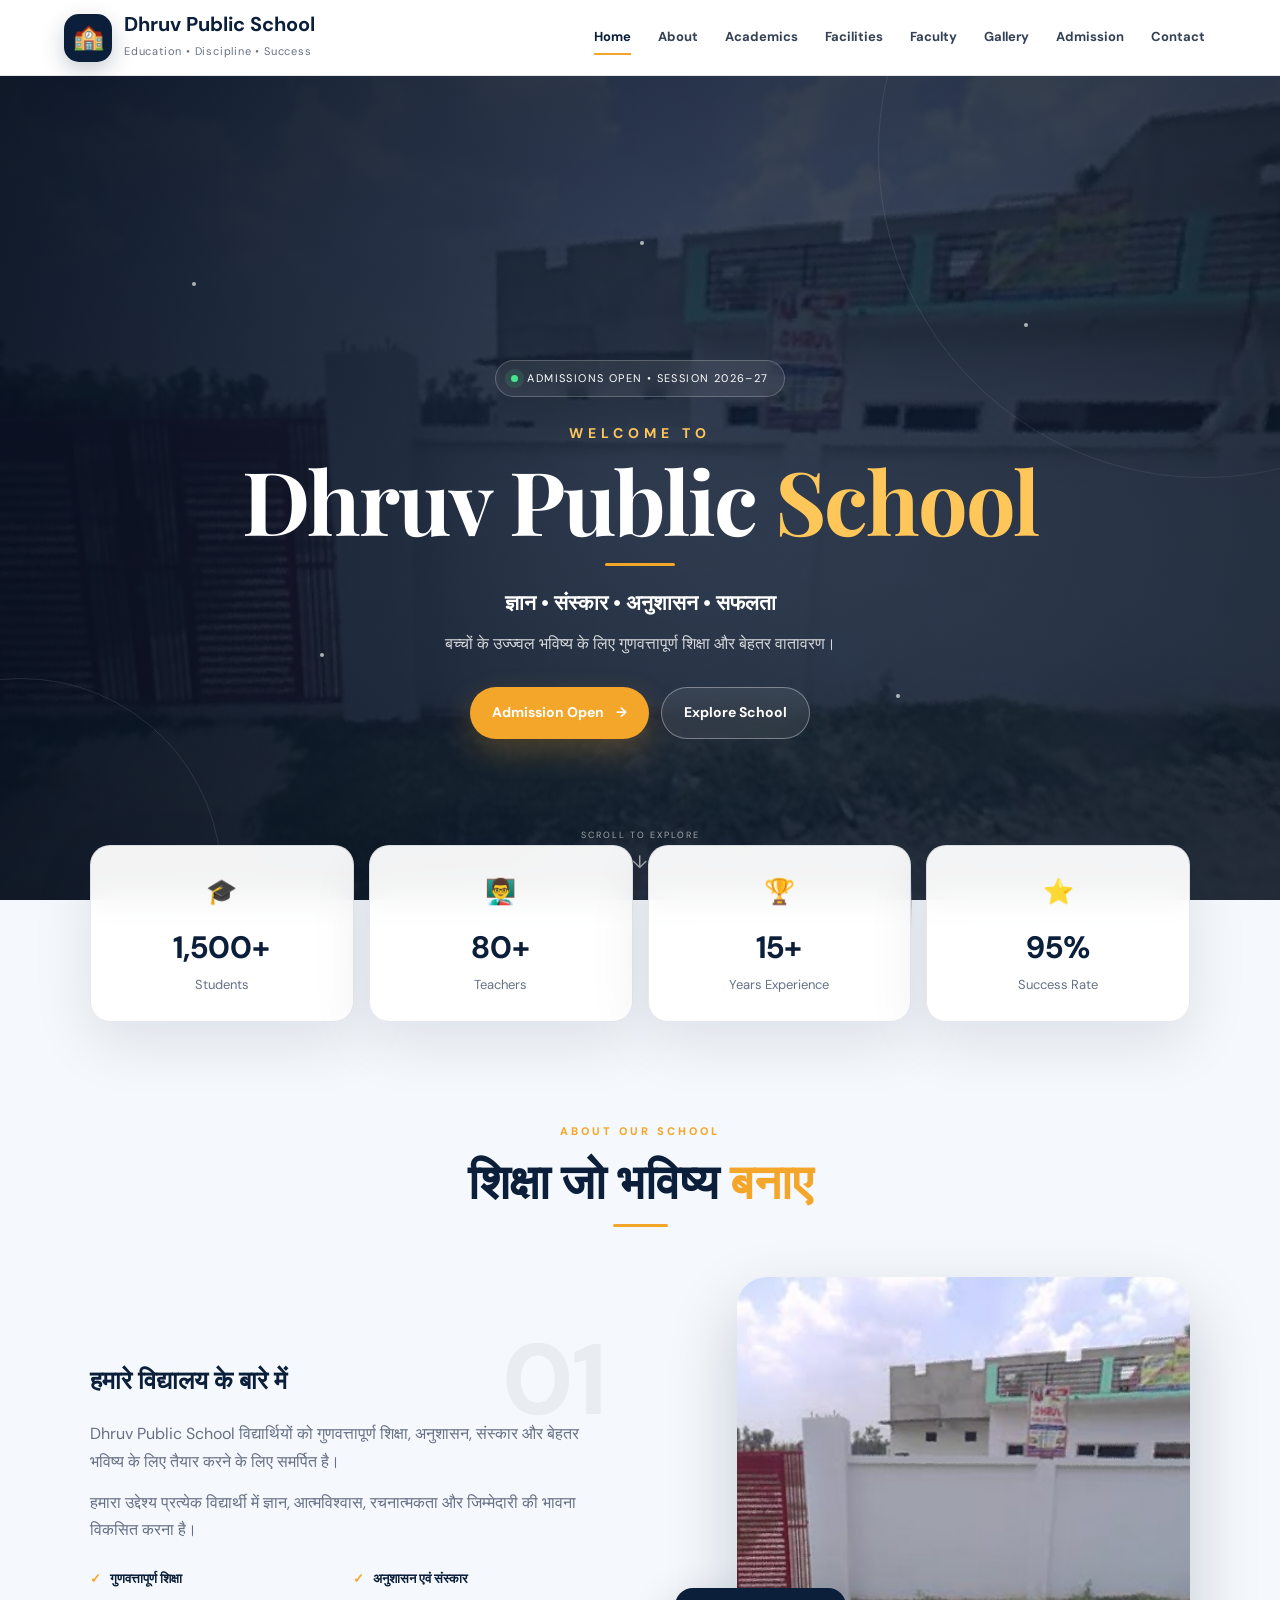
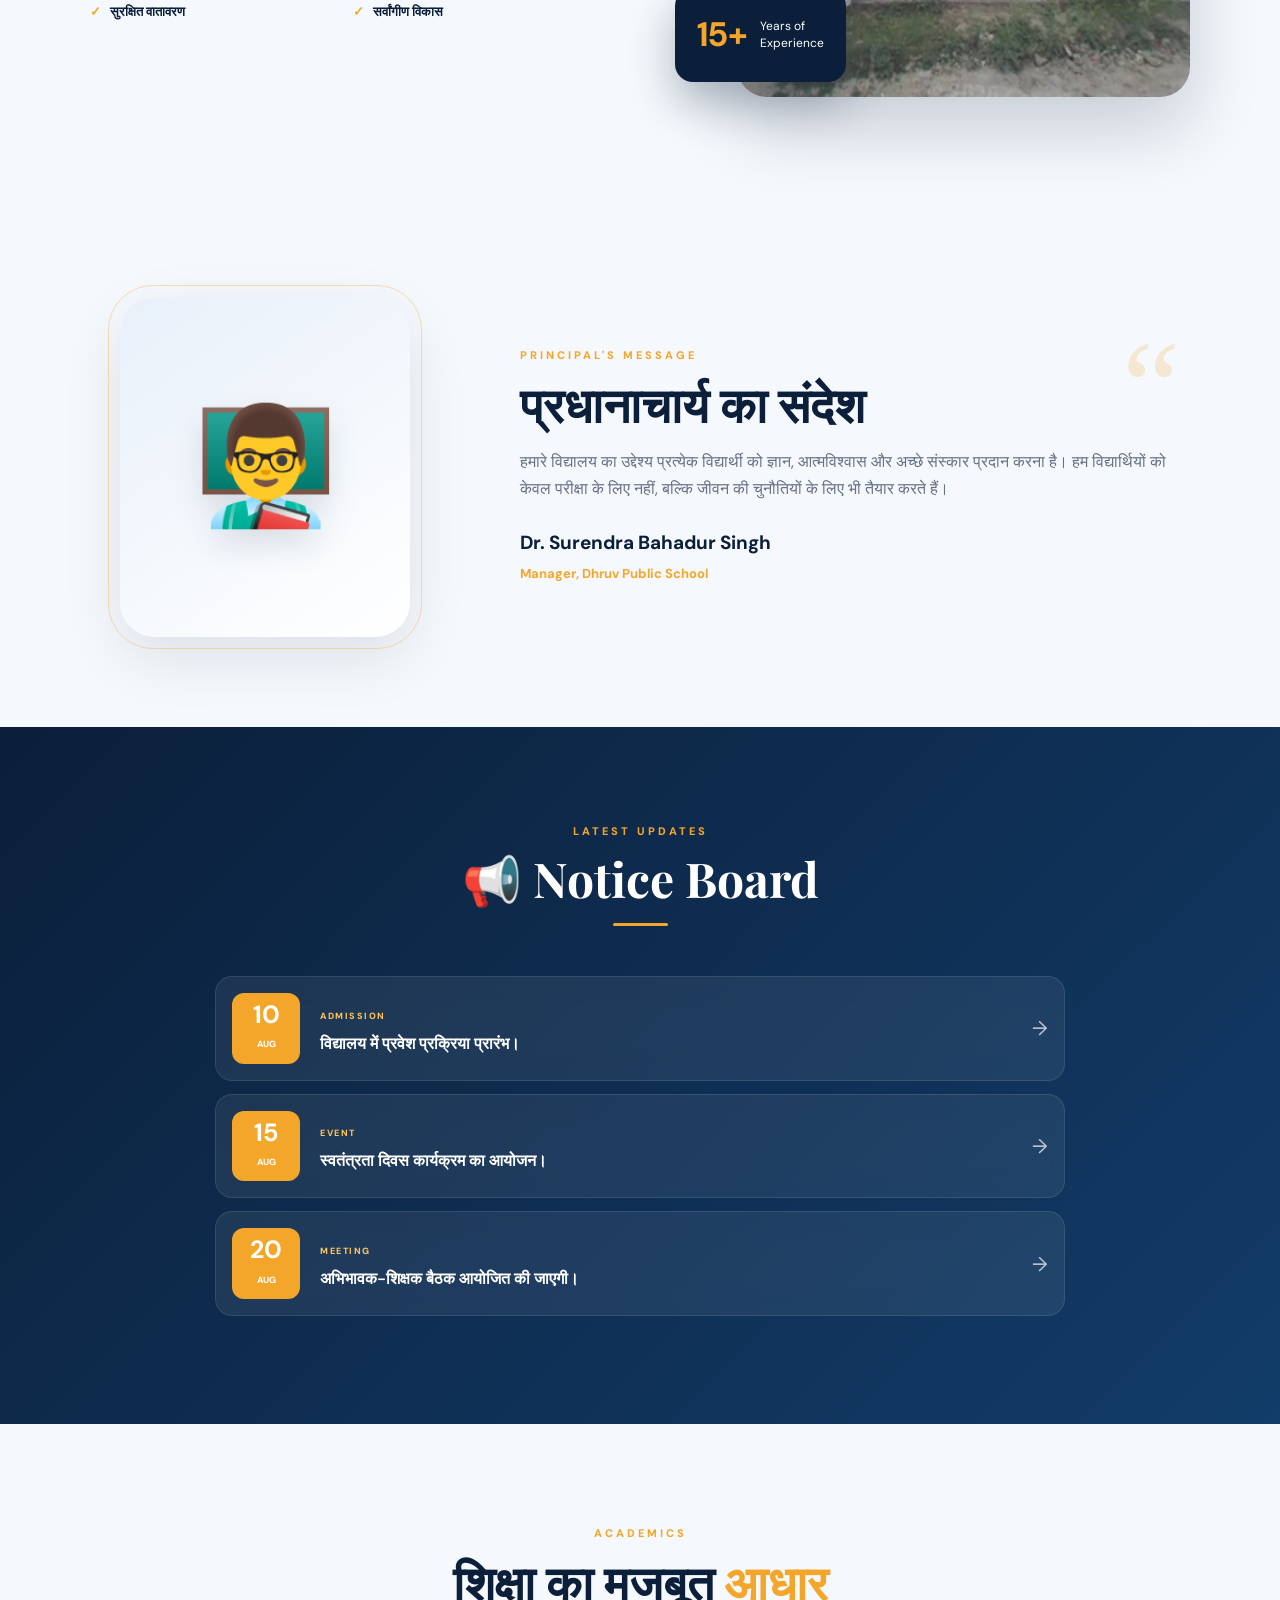
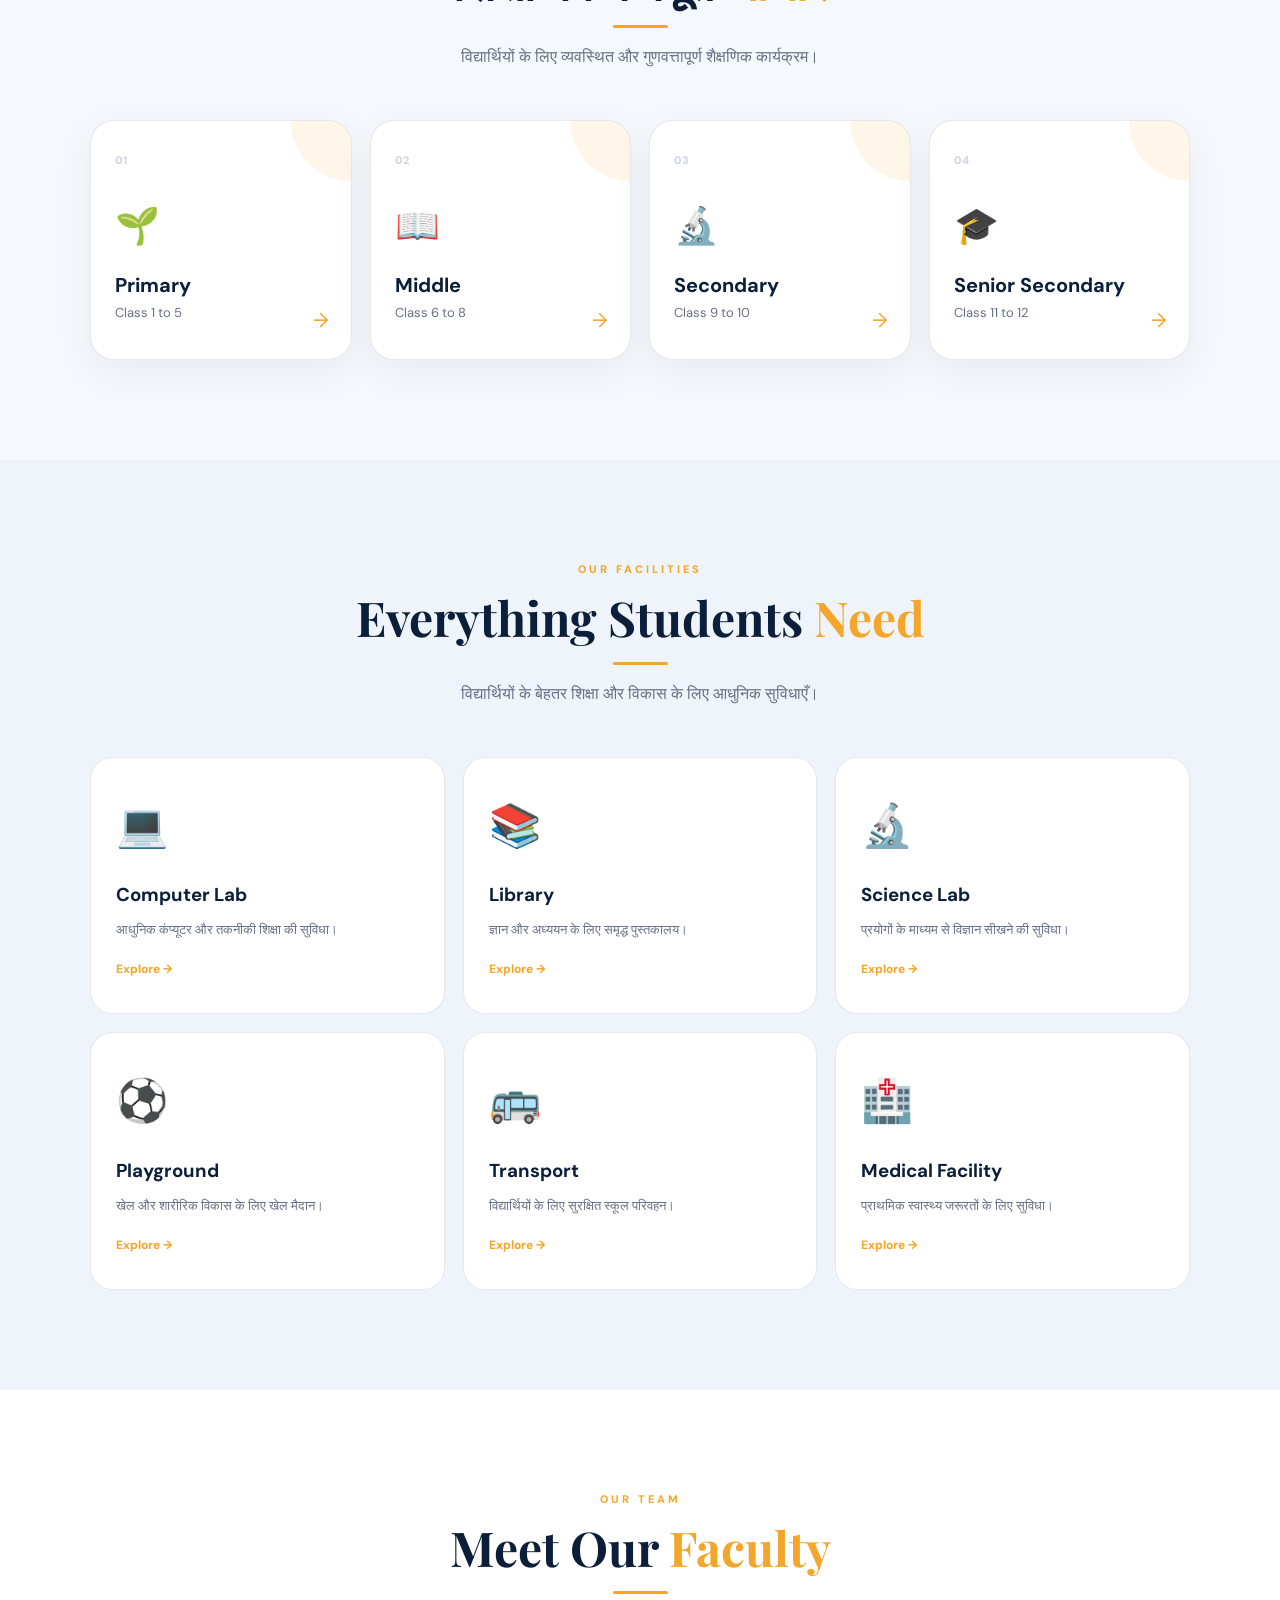
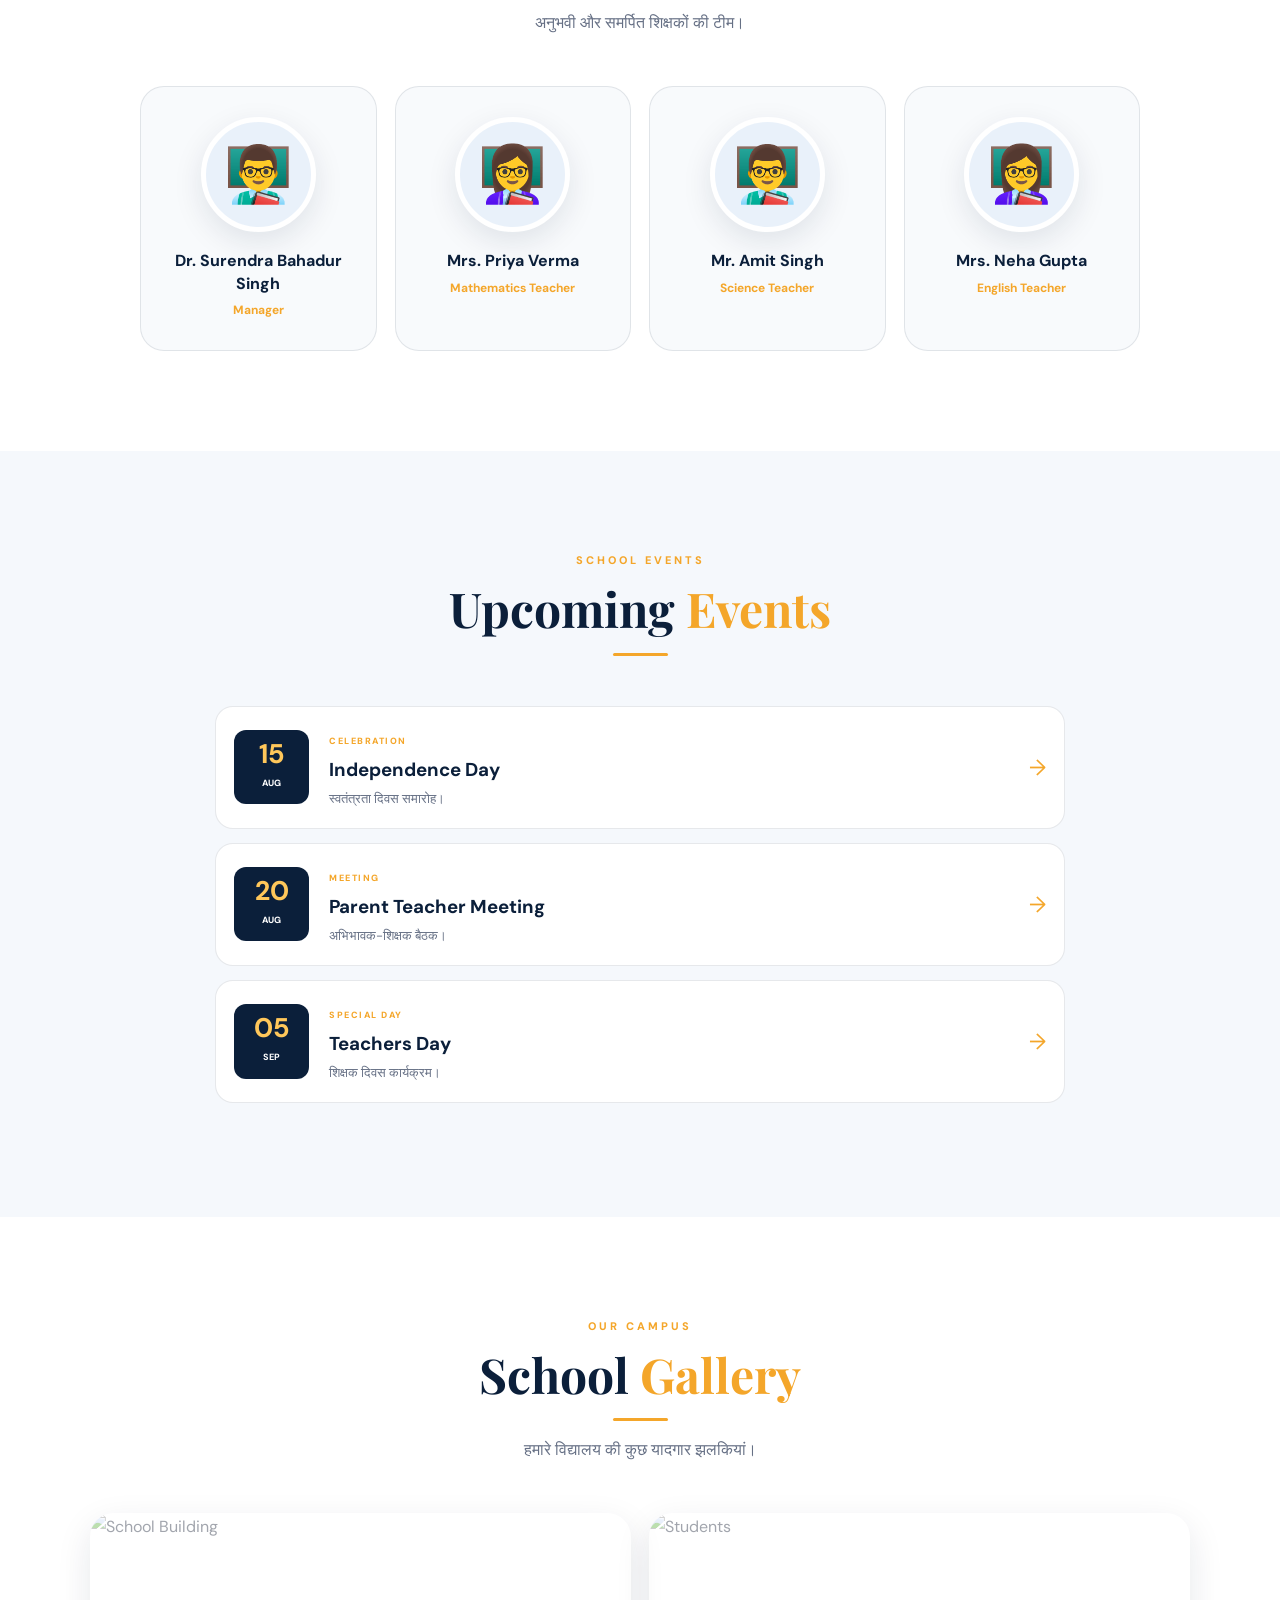
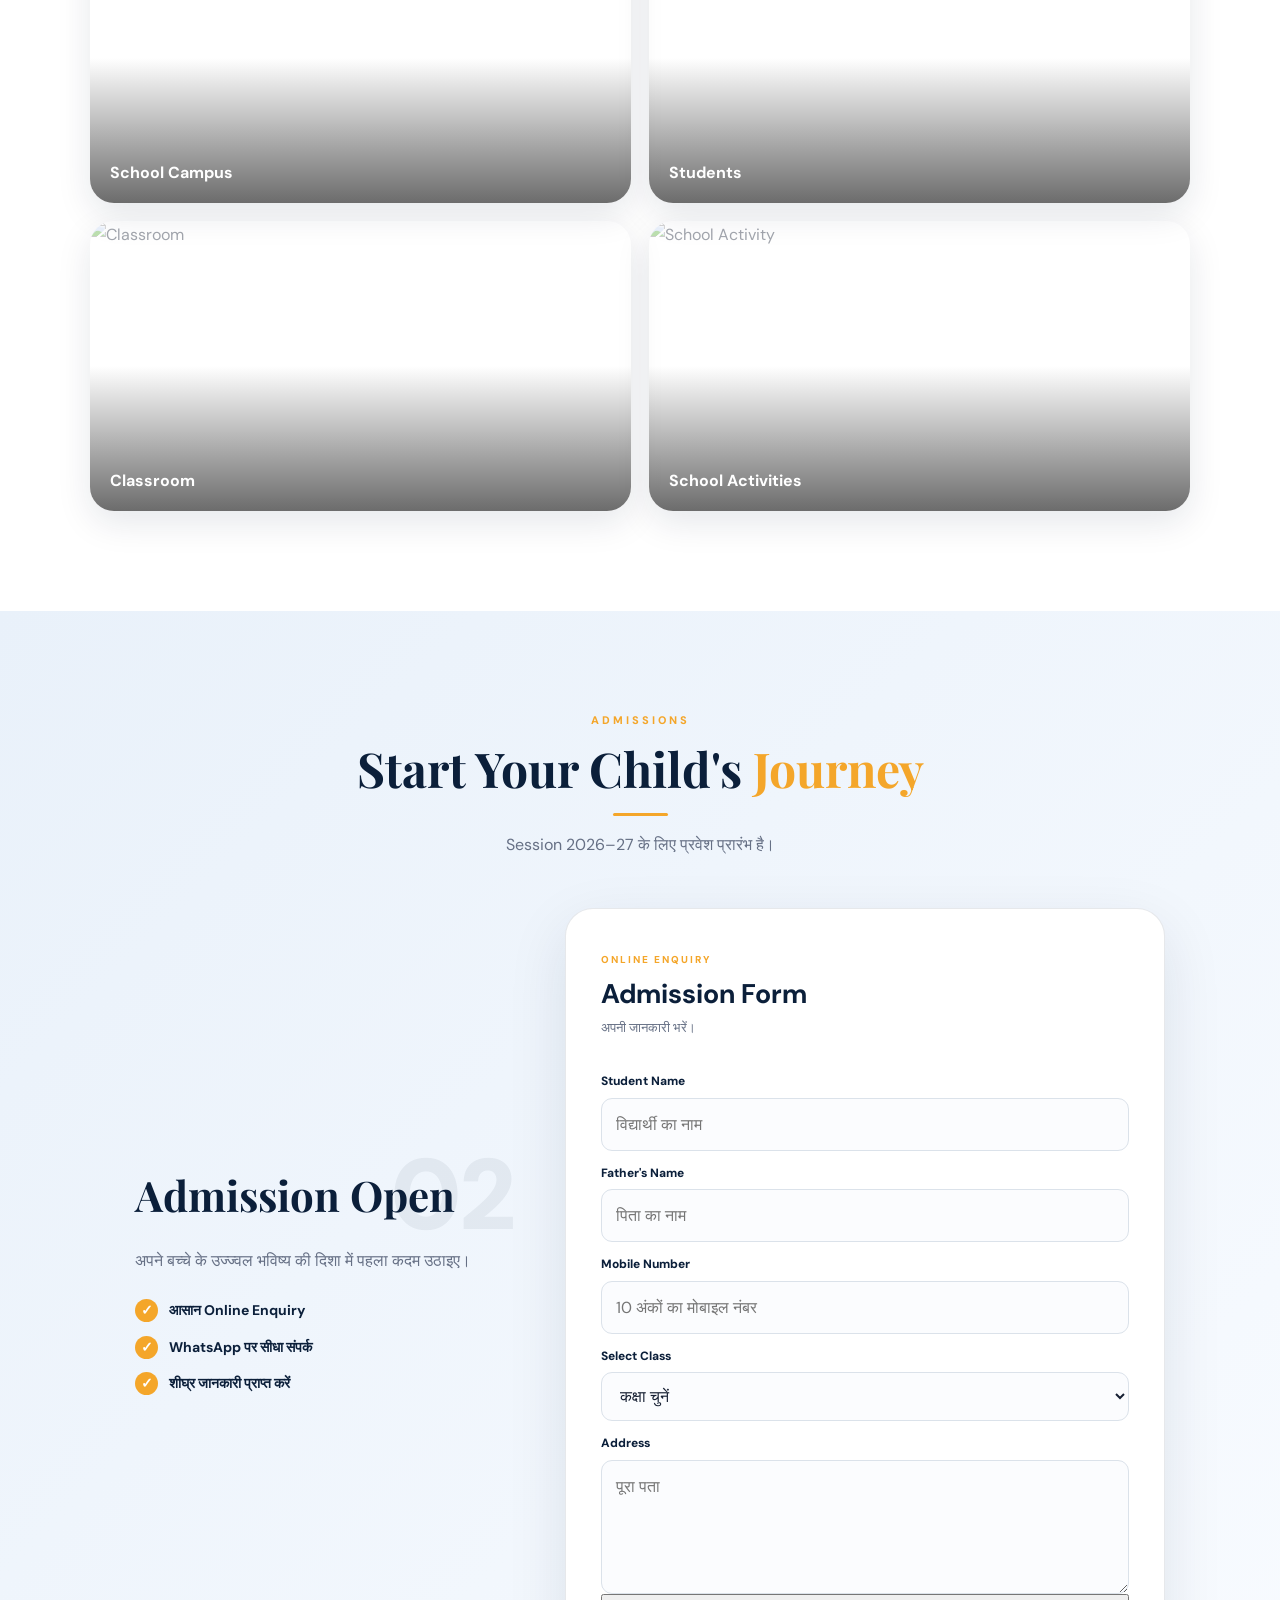
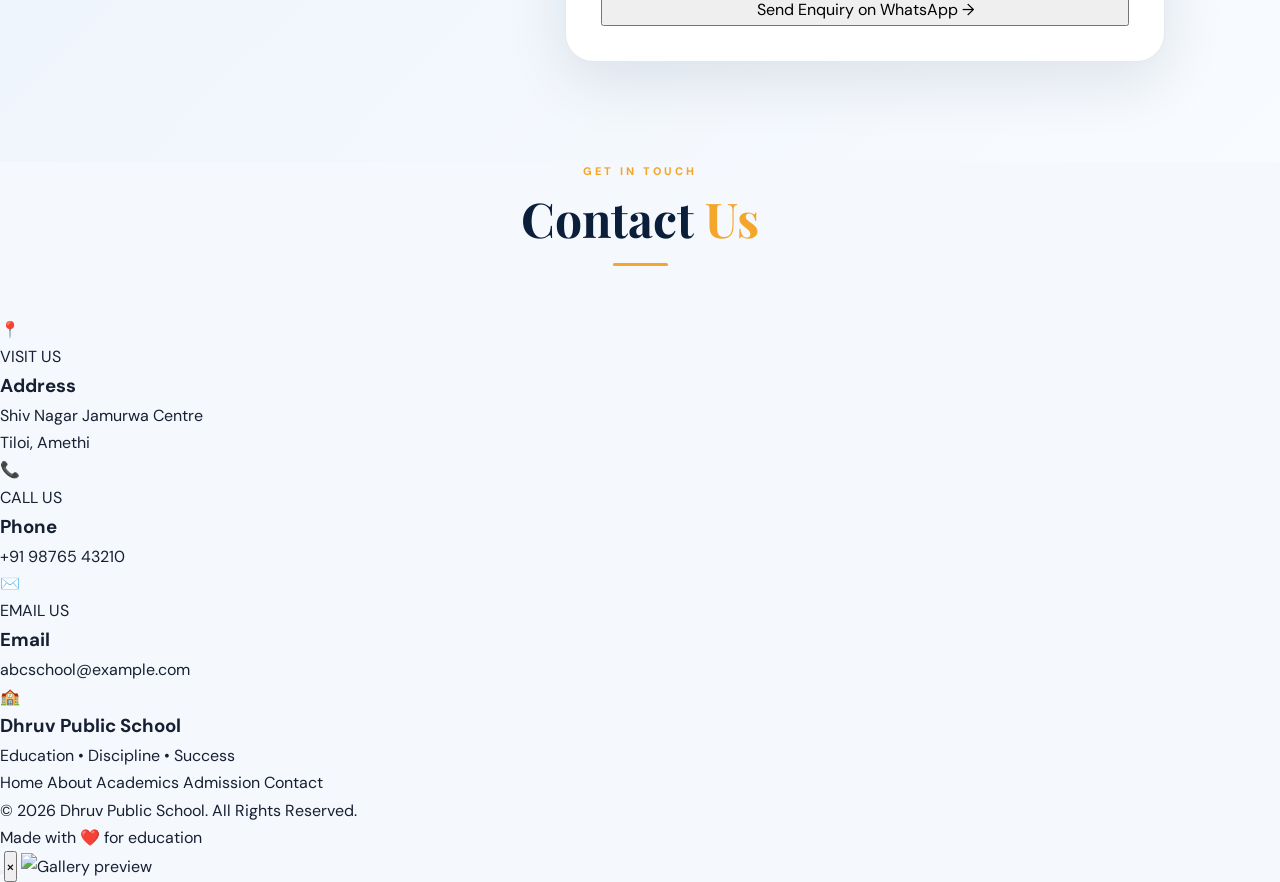
==== commit e3e2138f: "Update index.html" ====
--- a/index.html
+++ b/index.html
@@ -1,1329 +1,671 @@
-<!DOCTYPE html>
-<html lang="hi">
-
-<head>
-
-  <meta charset="UTF-8">
-
-  <meta name="viewport" content="width=device-width, initial-scale=1.0">
-
-  <title>Dhruv Public School Jamurwa | Shiv Nagar, Amethi</title>
-
-  <meta
-    name="description"
-    content="Dhruv Public School, Shiv Nagar Jamurwa, Centre Tiloi, Amethi, Uttar Pradesh. गुणवत्तापूर्ण शिक्षा, अनुशासन, संस्कार और विद्यार्थियों के उज्ज्वल भविष्य के लिए समर्पित विद्यालय।"
-  >
-
-  <meta
-    name="keywords"
-    content="Dhruv Public School, Dhruv Public School Jamurwa, Dhruv Public School Amethi, School in Jamurwa, School in Tiloi, School in Amethi, Shiv Nagar Jamurwa School"
-  >
-
-  <meta name="author" content="Dhruv Public School">
-
-  <meta name="theme-color" content="#0b1f3a">
-
-  <meta
-    property="og:title"
-    content="Dhruv Public School Jamurwa | Shiv Nagar, Amethi"
-  >
-
-  <meta
-    property="og:description"
-    content="Dhruv Public School, Shiv Nagar Jamurwa, Centre Tiloi, Amethi, Uttar Pradesh."
-  >
-
-  <meta property="og:type" content="website">
-
-  <link rel="stylesheet" href="style.css">
-
-</head>
-
-
-<body>
-
-  <!-- PRELOADER -->
-
-  <div class="preloader" id="preloader">
-
-    <div class="loader-logo">🏫</div>
-
-    <div class="loader-line"></div>
-
-    <p>Dhruv Public School</p>
-
-  </div>
-
-
-  <!-- HEADER -->
-
-  <header class="site-header">
-
-    <a href="#home" class="brand">
-
-      <div class="brand-logo">🏫</div>
-
-      <div class="brand-text">
-
-        <h1>Dhruv Public School</h1>
-
-        <span>Education • Discipline • Success</span>
-
-      </div>
-
-    </a>
-
-
-    <button
-      class="menu-toggle"
-      id="menuToggle"
-      aria-label="Open menu"
-    >
-
-      <span></span>
-      <span></span>
-      <span></span>
-
-    </button>
-
-
-    <nav id="mainNav">
-
-      <a href="#home" class="active">Home</a>
-
-      <a href="#about">About</a>
-
-      <a href="#academics">Academics</a>
-
-      <a href="#facilities">Facilities</a>
-
-      <a href="#faculty">Faculty</a>
-
-      <a href="#gallery">Gallery</a>
-
-      <a href="#admission">Admission</a>
-
-      <a href="#contact">Contact</a>
-
-    </nav>
-
-  </header>
-
-
-  <!-- HERO -->
-
-  <main>
-
-    <section class="hero" id="home">
-
-      <div class="hero-overlay"></div>
-
-
-      <div class="hero-particles">
-
-        <span></span>
-        <span></span>
-        <span></span>
-        <span></span>
-        <span></span>
-
-      </div>
-
-
-      <div class="hero-content reveal">
-
-        <div class="hero-badge">
-
-          <span class="pulse-dot"></span>
-
-          ADMISSIONS OPEN • SESSION 2026–27
-
-        </div>
-
-
-        <p class="welcome">
-          WELCOME TO
-        </p>
-
-
-        <h2>
-
-          Dhruv Public
-
-          <span>School</span>
-
-        </h2>
-
-
-        <div class="hero-line"></div>
-
-
-        <p class="tagline">
-          ज्ञान • संस्कार • अनुशासन • सफलता
-        </p>
-
-
-        <p class="hero-text">
-
-          बच्चों के उज्ज्वल भविष्य के लिए
-          गुणवत्तापूर्ण शिक्षा और बेहतर वातावरण।
-
-        </p>
-
-
-        <div class="hero-buttons">
-
-          <a href="#admission" class="primary-btn">
-
-            Admission Open
-
-            <span>→</span>
-
-          </a>
-
-
-          <a href="#about" class="secondary-btn">
-
-            Explore School
-
-          </a>
-
-        </div>
-
-      </div>
-
-
-      <div class="scroll-indicator">
-
-        <span>SCROLL TO EXPLORE</span>
-
-        <div class="scroll-arrow">↓</div>
-
-      </div>
-
-    </section>
-
-
-
-    <!-- STATS -->
-
-    <section class="stats-section">
-
-      <div class="stats">
-
-        <div class="stat reveal">
-
-          <div class="stat-icon">🎓</div>
-
-          <h3>
-            <span class="counter" data-target="1500">0</span>+
-          </h3>
-
-          <p>Students</p>
-
-        </div>
-
-
-        <div class="stat reveal">
-
-          <div class="stat-icon">👨‍🏫</div>
-
-          <h3>
-            <span class="counter" data-target="80">0</span>+
-          </h3>
-
-          <p>Teachers</p>
-
-        </div>
-
-
-        <div class="stat reveal">
-
-          <div class="stat-icon">🏆</div>
-
-          <h3>
-            <span class="counter" data-target="15">0</span>+
-          </h3>
-
-          <p>Years Experience</p>
-
-        </div>
-
-
-        <div class="stat reveal">
-
-          <div class="stat-icon">⭐</div>
-
-          <h3>
-            <span class="counter" data-target="95">0</span>%
-          </h3>
-
-          <p>Success Rate</p>
-
-        </div>
-
-      </div>
-
-    </section>
-
-
-
-    <!-- ABOUT -->
-
-    <section id="about" class="section about-section">
-
-      <div class="section-heading reveal">
-
-        <p class="small-title">
-          ABOUT OUR SCHOOL
-        </p>
-
-        <h2>
-
-          शिक्षा जो भविष्य
-
-          <span>बनाए</span>
-
-        </h2>
-
-        <div class="heading-line"></div>
-
-      </div>
-
-
-      <div class="about-grid">
-
-        <div class="about-content reveal">
-
-          <span class="about-number">01</span>
-
-          <h3>
-            हमारे विद्यालय के बारे में
-          </h3>
-
-
-          <p>
-
-            Dhruv Public School विद्यार्थियों को
-            गुणवत्तापूर्ण शिक्षा, अनुशासन, संस्कार
-            और बेहतर भविष्य के लिए तैयार करने
-            के लिए समर्पित है।
-
-          </p>
-
-
-          <p>
-
-            हमारा उद्देश्य प्रत्येक विद्यार्थी में
-            ज्ञान, आत्मविश्वास, रचनात्मकता और
-            जिम्मेदारी की भावना विकसित करना है।
-
-          </p>
-
-
-          <div class="about-points">
-
-            <div>
-
-              <span>✓</span>
-
-              गुणवत्तापूर्ण शिक्षा
-
-            </div>
-
-
-            <div>
-
-              <span>✓</span>
-
-              अनुशासन एवं संस्कार
-
-            </div>
-
-
-            <div>
-
-              <span>✓</span>
-
-              सुरक्षित वातावरण
-
-            </div>
-
-
-            <div>
-
-              <span>✓</span>
-
-              सर्वांगीण विकास
-
-            </div>
-
-          </div>
-
-        </div>
-
-
-        <div class="about-visual reveal">
-
-          <div class="about-image">
-
-            <img
-              src="school.jpg"
-              alt="Dhruv Public School Jamurwa"
-              loading="lazy"
-            >
-
-          </div>
-
-
-          <div class="experience-card">
-
-            <strong>15+</strong>
-
-            <span>
-              Years of<br>
-              Experience
-            </span>
-
-          </div>
-
-        </div>
-
-      </div>
-
-    </section>
-
-
-
-    <!-- PRINCIPAL -->
-
-    <section class="principal-section">
-
-      <div class="principal-photo reveal">
-
-        <div class="principal-icon">👨‍🏫</div>
-
-        <div class="photo-ring"></div>
-
-      </div>
-
-
-      <div class="principal-message reveal">
-
-        <p class="small-title">
-          PRINCIPAL'S MESSAGE
-        </p>
-
-        <h2>
-          प्रधानाचार्य का संदेश
-        </h2>
-
-        <div class="quote-mark">“</div>
-
-
-        <p>
-
-          हमारे विद्यालय का उद्देश्य प्रत्येक
-          विद्यार्थी को ज्ञान, आत्मविश्वास और
-          अच्छे संस्कार प्रदान करना है।
-          हम विद्यार्थियों को केवल परीक्षा के
-          लिए नहीं, बल्कि जीवन की चुनौतियों
-          के लिए भी तैयार करते हैं।
-
-        </p>
-
-
-        <h3>
-          Dr. Surendra Bahadur Singh
-        </h3>
-
-        <span class="designation">
-          Manager, Dhruv Public School
-        </span>
-
-      </div>
-
-    </section>
-
-
-
-    <!-- NOTICE -->
-
-    <section class="notice-section">
-
-      <div class="section-heading reveal">
-
-        <p class="small-title">
-          LATEST UPDATES
-        </p>
-
-        <h2>
-          📢 Notice Board
-        </h2>
-
-        <div class="heading-line"></div>
-
-      </div>
-
-
-      <div class="notices">
-
-
-        <div class="notice reveal">
-
-          <div class="notice-date">
-
-            <strong>10</strong>
-
-            <span>AUG</span>
-
-          </div>
-
-
-          <div class="notice-content">
-
-            <span class="notice-tag">
-              ADMISSION
-            </span>
-
-            <p>
-              विद्यालय में प्रवेश प्रक्रिया प्रारंभ।
-            </p>
-
-          </div>
-
-
-          <span class="notice-arrow">
-            →
-          </span>
-
-        </div>
-
-
-
-        <div class="notice reveal">
-
-          <div class="notice-date">
-
-            <strong>15</strong>
-
-            <span>AUG</span>
-
-          </div>
-
-
-          <div class="notice-content">
-
-            <span class="notice-tag">
-              EVENT
-            </span>
-
-            <p>
-              स्वतंत्रता दिवस कार्यक्रम का आयोजन।
-            </p>
-
-          </div>
-
-
-          <span class="notice-arrow">
-            →
-          </span>
-
-        </div>
-
-
-
-        <div class="notice reveal">
-
-          <div class="notice-date">
-
-            <strong>20</strong>
-
-            <span>AUG</span>
-
-          </div>
-
-
-          <div class="notice-content">
-
-            <span class="notice-tag">
-              MEETING
-            </span>
-
-            <p>
-              अभिभावक-शिक्षक बैठक आयोजित की जाएगी।
-            </p>
-
-          </div>
-
-
-          <span class="notice-arrow">
-            →
-          </span>
-
-        </div>
-
-      </div>
-
-    </section>
-
-
-
-    <!-- ACADEMICS -->
-
-    <section id="academics" class="section">
-
-      <div class="section-heading reveal">
-
-        <p class="small-title">
-          ACADEMICS
-        </p>
-
-        <h2>
-
-          शिक्षा का मजबूत
-
-          <span>आधार</span>
-
-        </h2>
-
-        <div class="heading-line"></div>
-
-
-        <p>
-
-          विद्यार्थियों के लिए व्यवस्थित और
-          गुणवत्तापूर्ण शैक्षणिक कार्यक्रम।
-
-        </p>
-
-      </div>
-
-
-      <div class="cards">
-
-
-        <div class="card reveal">
-
-          <div class="card-number">01</div>
-
-          <div class="card-icon">🌱</div>
-
-          <h3>
-            Primary
-          </h3>
-
-          <p>
-            Class 1 to 5
-          </p>
-
-          <span class="card-arrow">
-            →
-          </span>
-
-        </div>
-
-
-
-        <div class="card reveal">
-
-          <div class="card-number">02</div>
-
-          <div class="card-icon">📖</div>
-
-          <h3>
-            Middle
-          </h3>
-
-          <p>
-            Class 6 to 8
-          </p>
-
-          <span class="card-arrow">
-            →
-          </span>
-
-        </div>
-
-
-
-        <div class="card reveal">
-
-          <div class="card-number">03</div>
-
-          <div class="card-icon">🔬</div>
-
-          <h3>
-            Secondary
-          </h3>
-
-          <p>
-            Class 9 to 10
-          </p>
-
-          <span class="card-arrow">
-            →
-          </span>
-
-        </div>
-
-
-
-        <div class="card reveal">
-
-          <div class="card-number">04</div>
-
-          <div class="card-icon">🎓</div>
-
-          <h3>
-            Senior Secondary
-          </h3>
-
-          <p>
-            Class 11 to 12
-          </p>
-
-          <span class="card-arrow">
-            →
-          </span>
-
-        </div>
-
-      </div>
-
-    </section>
-
-
-
-    <!-- FACILITIES -->
-
-    <section
-      class="facilities-section"
-      id="facilities"
-    >
-
-      <div class="section-heading reveal">
-
-        <p class="small-title">
-          OUR FACILITIES
-        </p>
-
-        <h2>
-
-          Everything Students
-
-          <span>Need</span>
-
-        </h2>
-
-        <div class="heading-line"></div>
-
-
-        <p>
-
-          विद्यार्थियों के बेहतर शिक्षा और विकास
-          के लिए आधुनिक सुविधाएँ।
-
-        </p>
-
-      </div>
-
-
-      <div class="facilities-grid">
-
-
-        <div class="facility-card reveal">
-
-          <div class="facility-icon">
-            💻
-          </div>
-
-          <h3>
-            Computer Lab
-          </h3>
-
-          <p>
-            आधुनिक कंप्यूटर और तकनीकी शिक्षा की सुविधा।
-          </p>
-
-          <span>
-            Explore →
-          </span>
-
-        </div>
-
-
-
-        <div class="facility-card reveal">
-
-          <div class="facility-icon">
-            📚
-          </div>
-
-          <h3>
-            Library
-          </h3>
-
-          <p>
-            ज्ञान और अध्ययन के लिए समृद्ध पुस्तकालय।
-          </p>
-
-          <span>
-            Explore →
-          </span>
-
-        </div>
-
-
-
-        <div class="facility-card reveal">
-
-          <div class="facility-icon">
-            🔬
-          </div>
-
-          <h3>
-            Science Lab
-          </h3>
-
-          <p>
-            प्रयोगों के माध्यम से विज्ञान सीखने की सुविधा।
-          </p>
-
-          <span>
-            Explore →
-          </span>
-
-        </div>
-
-
-
-        <div class="facility-card reveal">
-
-          <div class="facility-icon">
-            ⚽
-          </div>
-
-          <h3>
-            Playground
-          </h3>
-
-          <p>
-            खेल और शारीरिक विकास के लिए खेल मैदान।
-          </p>
-
-          <span>
-            Explore →
-          </span>
-
-        </div>
-
-
-
-        <div class="facility-card reveal">
-
-          <div class="facility-icon">
-            🚌
-          </div>
-
-          <h3>
-            Transport
-          </h3>
-
-          <p>
-            विद्यार्थियों के लिए सुरक्षित स्कूल परिवहन।
-          </p>
-
-          <span>
-            Explore →
-          </span>
-
-        </div>
-
-
-
-        <div class="facility-card reveal">
-
-          <div class="facility-icon">
-            🏥
-          </div>
-
-          <h3>
-            Medical Facility
-          </h3>
-
-          <p>
-            प्राथमिक स्वास्थ्य जरूरतों के लिए सुविधा।
-          </p>
-
-          <span>
-            Explore →
-          </span>
-
-        </div>
-
-      </div>
-
-    </section>
-
-
-
-    <!-- FACULTY -->
-
-    <section
-      class="faculty-section"
-      id="faculty"
-    >
-
-      <div class="section-heading reveal">
-
-        <p class="small-title">
-          OUR TEAM
-        </p>
-
-        <h2>
-
-          Meet Our
-
-          <span>Faculty</span>
-
-        </h2>
-
-        <div class="heading-line"></div>
-
-        <p>
-          अनुभवी और समर्पित शिक्षकों की टीम।
-        </p>
-
-      </div>
-
-
-      <div class="faculty-grid">
-
-
-        <div class="faculty-card reveal">
-
-          <div class="teacher-photo">
-            👨‍🏫
-          </div>
-
-          <h3>
-            Dr. Surendra Bahadur Singh
-          </h3>
-
-          <p>
-            Manager
-          </p>
-
-        </div>
-
-
-
-        <div class="faculty-card reveal">
-
-          <div class="teacher-photo">
-            👩‍🏫
-          </div>
-
-          <h3>
-            Mrs. Priya Verma
-          </h3>
-
-          <p>
-            Mathematics Teacher
-          </p>
-
-        </div>
-
-
-
-        <div class="faculty-card reveal">
-
-          <div class="teacher-photo">
-            👨‍🏫
-          </div>
-
-          <h3>
-            Mr. Amit Singh
-          </h3>
-
-          <p>
-            Science Teacher
-          </p>
-
-        </div>
-
-
-
-        <div class="faculty-card reveal">
-
-          <div class="teacher-photo">
-            👩‍🏫
-          </div>
-
-          <h3>
-            Mrs. Neha Gupta
-          </h3>
-
-          <p>
-            English Teacher
-          </p>
-
-        </div>
-
-      </div>
-
-    </section>
-
-
-
-    <!-- EVENTS -->
-
-    <section class="events-section">
-
-      <div class="section-heading reveal">
-
-        <p class="small-title">
-          SCHOOL EVENTS
-        </p>
-
-        <h2>
-
-          Upcoming
-
-          <span>Events</span>
-
-        </h2>
-
-        <div class="heading-line"></div>
-
-      </div>
-
-
-      <div class="events">
-
-
-        <div class="event-card reveal">
-
-          <div class="event-date">
-
-            <strong>15</strong>
-
-            <span>AUG</span>
-
-          </div>
-
-
-          <div class="event-info">
-
-            <span>
-              CELEBRATION
-            </span>
-
-            <h3>
-              Independence Day
-            </h3>
-
-            <p>
-              स्वतंत्रता दिवस समारोह।
-            </p>
-
-          </div>
-
-
-          <div class="event-arrow">
-            →
-          </div>
-
-        </div>
-
-
-
-        <div class="event-card reveal">
-
-          <div class="event-date">
-
-            <strong>20</strong>
-
-            <span>AUG</span>
-
-          </div>
-
-
-          <div class="event-info">
-
-            <span>
-              MEETING
-            </span>
-
-            <h3>
-              Parent Teacher Meeting
-            </h3>
-
-            <p>
-              अभिभावक-शिक्षक बैठक।
-            </p>
-
-          </div>
-
-
-          <div class="event-arrow">
-            →
-          </div>
-
-        </div>
-
-
-
-        <div class="event-card reveal">
-
-          <div class="event-date">
-
-            <strong>05</strong>
-
-            <span>SEP</span>
-
-          </div>
-
-
-          <div class="event-info">
-
-            <span>
-              SPECIAL DAY
-            </span>
-
-            <h3>
-              Teachers Day
-            </h3>
-
-            <p>
-              शिक्षक दिवस कार्यक्रम।
-            </p>
-
-          </div>
-
-
-          <div class="event-arrow">
-            →
-          </div>
-
-        </div>
-
-      </div>
-
-    </section>
-
-
-
-    <!-- GALLERY -->
-
-    <section
-      class="gallery-section"
-      id="gallery"
-    >
-
-      <div class="section-heading reveal">
-
-        <p class="small-title">
-          OUR CAMPUS
-        </p>
-
-        <h2>
-
-          School
-
-          <span>Gallery</span>
-
-        </h2>
-
-        <div class="heading-line"></div>
-
-        <p>
-          हमारे विद्यालय की कुछ यादगार झलकियां।
-        </p>
-
-      </div>
-
-
-      <div class="gallery">
-
-
-        <div class="gallery-item reveal">
-
-          <img
-            src="https://images.unsplash.com/photo-1562774053-701939374585"
-            alt="Dhruv Public School Campus"
-            loading="lazy"
-          >
-
-          <div class="gallery-caption">
-            School Campus
-          </div>
-
-        </div>
-
-
-
-        <div class="gallery-item reveal">
-
-          <img
-            src="https://images.unsplash.com/photo-1503676260728-1c00da094a0b"
-            alt="Students"
-            loading="lazy"
-          >
-
-          <div class="gallery-caption">
-            Students
-          </div>
-
-        </div>
-
-
-
-        <div class="gallery-item reveal">
-
-          <img
-            src="https://images.unsplash.com/photo-1524178232363-1fb2b075b655"
-            alt="Classroom"
-            loading="lazy"
-          >
-
-          <div class="gallery-caption">
-            Classroom
-          </div>
-
-        </div>
-
-
-
-        <div class="gallery-item reveal">
-
-          <img
-            src="https://images.unsplash.com/photo-1577896851231-70ef18881754"
-            alt="School Activities"
-            loading="lazy"
-          >
-
-          <div class="gallery-caption">
-            School Activities
-          </div>
-
-        </div>
-
-      </div>
-
-    </section>
-
-
-
-    <!-- ADMISSION -->
-
-    <section
-      id="admission"
-      class="admission-section"
-    >
-
-      <div class="section-heading reveal">
-
-        <p class="small-title">
-          ADMISSIONS
-        </p>
-
-        <h2>
-
-          Start Your Child's
-
-          <span>Journey</span>
-
-        </h2>
-
-        <div class="heading-line"></div>
-
-        <p>
-          Session 2026–27 के लिए प्रवेश प्रारंभ है।
-        </p>
-
-      </div>
-
-
-      <div class="admission-wrapper">
-
-
-        <div class="admission-info reveal">
-
-          <span class="admission-number">
-            02
-          </span>
-
-          <h3>
-            Admission Open
-          </h3>
-
-          <p>
-
-            अपने बच्चे के उज्ज्वल भविष्य की
-            दिशा में पहला कदम उठाइए।
-
-          </p>
-
-
-          <div class="admission-feature">
-
-            <span>✓</span>
-
-            आसान Online Enquiry
-
-          </div>
-
-
-          <div class="admission-feature">
-
-            <span>✓</span>
-
-            WhatsApp पर सीधा संपर्क
-
-          </div>
-
-
-          <div class="admission-feature">
-
-            <span>✓</span>
-
-            शीघ्र जानकारी प्राप्त करें
-
-          </div>
-
-        </div>
-
-
-
-        <div class="admission-form reveal">
-
-          <div class="form-header">
-
-            <span>
-              ONLINE ENQUIRY
-            </span>
-
-            <h3>
-              Admission Form
-            </h3>
-
-            <p>
-              अपनी जानकारी भरें।
-            </p>
-
-          </div>
-
-
-          <form>
-
-            <label>
-              Student Name
-            </label>
-
-            <input
-              type="text"
-              placeholder="विद्यार्थी का नाम"
-              required
-     
+<!DOCTYPE html><html lang="hi">  <head>  
+  <meta charset="UTF-8">  
+  <meta name="viewport" content="width=device-width, initial-scale=1.0">  <meta name="description" content="Dhruv Public School - गुणवत्तापूर्ण शिक्षा, अनुशासन, संस्कार और सफलता।">  
+  <meta name="theme-color" content="#0b1f3a">  <title>Dhruv Public School | Education • Discipline • Success</title>  <link rel="stylesheet" href="style.css">  
+</head><body>  <!-- PRELOADER -->  <div class="preloader" id="preloader">  
+    <div class="loader-logo">🏫</div>  
+    <div class="loader-line"></div>  
+    <p>Dhruv Public School</p>  
+  </div>  <!-- HEADER -->  <header class="site-header"><a href="#home" class="brand">  
+  <div class="brand-logo">🏫</div>    <div class="brand-text">  
+    <h1>Dhruv Public School</h1>  
+    <span>Education • Discipline • Success</span>  
+  </div>  
+</a>  <button class="menu-toggle" id="menuToggle" aria-label="Open menu">  
+  <span></span>  
+  <span></span>  
+  <span></span>  
+</button>  <nav id="mainNav">  
+  <a href="#home" class="active">Home</a>  
+  <a href="#about">About</a>  
+  <a href="#academics">Academics</a>  
+  <a href="#facilities">Facilities</a>  
+  <a href="#faculty">Faculty</a>  
+  <a href="#gallery">Gallery</a>  
+  <a href="#admission">Admission</a>  
+  <a href="#contact">Contact</a>  
+</nav>    </header>  <!-- HERO -->  <main><section class="hero" id="home">    <div class="hero-overlay"></div>    <div class="hero-particles">  
+    <span></span>  
+    <span></span>  
+    <span></span>  
+    <span></span>  
+    <span></span>  
+  </div>    <div class="hero-content reveal">  <div class="hero-badge">  
+  <span class="pulse-dot"></span>  
+  ADMISSIONS OPEN • SESSION 2026–27  
+</div>  
+
+<p class="welcome">WELCOME TO</p>  
+
+<h2>  
+  Dhruv Public  
+  <span>School</span>  
+</h2>  
+
+<div class="hero-line"></div>  
+
+<p class="tagline">  
+  ज्ञान • संस्कार • अनुशासन • सफलता  
+</p>  
+
+<p class="hero-text">  
+  बच्चों के उज्ज्वल भविष्य के लिए  
+  गुणवत्तापूर्ण शिक्षा और बेहतर वातावरण।  
+</p>  
+
+<div class="hero-buttons">  
+
+  <a href="#admission" class="primary-btn">  
+    Admission Open  
+    <span>→</span>  
+  </a>  
+
+  <a href="#about" class="secondary-btn">  
+    Explore School  
+  </a>  
+
+</div>
+
+  </div>    <div class="scroll-indicator">  
+    <span>SCROLL TO EXPLORE</span>  
+    <div class="scroll-arrow">↓</div>  
+  </div>  </section>  <!-- STATS -->  <section class="stats-section">    <div class="stats">  <div class="stat reveal">  
+  <div class="stat-icon">🎓</div>  
+  <h3><span class="counter" data-target="1500">0</span>+</h3>  
+  <p>Students</p>  
+</div>  
+
+<div class="stat reveal">  
+  <div class="stat-icon">👨‍🏫</div>  
+  <h3><span class="counter" data-target="80">0</span>+</h3>  
+  <p>Teachers</p>  
+</div>  
+
+<div class="stat reveal">  
+  <div class="stat-icon">🏆</div>  
+  <h3><span class="counter" data-target="15">0</span>+</h3>  
+  <p>Years Experience</p>  
+</div>  
+
+<div class="stat reveal">  
+  <div class="stat-icon">⭐</div>  
+  <h3><span class="counter" data-target="95">0</span>%</h3>  
+  <p>Success Rate</p>  
+</div>
+
+  </div>  </section>  <!-- ABOUT -->  <section id="about" class="section about-section">    <div class="section-heading reveal">  <p class="small-title">ABOUT OUR SCHOOL</p>  
+
+<h2>  
+  शिक्षा जो भविष्य  
+  <span>बनाए</span>  
+</h2>  
+
+<div class="heading-line"></div>
+
+  </div>    <div class="about-grid">  <div class="about-content reveal">  
+
+  <span class="about-number">01</span>  
+
+  <h3>  
+    हमारे विद्यालय के बारे में  
+  </h3>  
+
+  <p>  
+    Dhruv Public School विद्यार्थियों को  
+    गुणवत्तापूर्ण शिक्षा, अनुशासन, संस्कार  
+    और बेहतर भविष्य के लिए तैयार करने  
+    के लिए समर्पित है।  
+  </p>  
+
+  <p>  
+    हमारा उद्देश्य प्रत्येक विद्यार्थी में  
+    ज्ञान, आत्मविश्वास, रचनात्मकता और  
+    जिम्मेदारी की भावना विकसित करना है।  
+  </p>  
+
+  <div class="about-points">  
+
+    <div>  
+      <span>✓</span>  
+      गुणवत्तापूर्ण शिक्षा  
+    </div>  
+
+    <div>  
+      <span>✓</span>  
+      अनुशासन एवं संस्कार  
+    </div>  
+
+    <div>  
+      <span>✓</span>  
+      सुरक्षित वातावरण  
+    </div>  
+
+    <div>  
+      <span>✓</span>  
+      सर्वांगीण विकास  
+    </div>  
+
+  </div>  
+
+</div>  
+
+<div class="about-visual reveal">  
+
+  <div class="about-image">  
+    <img  
+      src="school.jpg"  
+      alt="Dhruv Public School"  
+      loading="lazy"  
+    >  
+  </div>  
+
+  <div class="experience-card">  
+    <strong>15+</strong>  
+    <span>Years of<br>Experience</span>  
+  </div>  
+
+</div>
+
+  </div>  </section>  <!-- PRINCIPAL -->  <section class="principal-section">    <div class="principal-photo reveal">  
+    <div class="principal-icon">👨‍🏫</div>  
+    <div class="photo-ring"></div>  
+  </div>    <div class="principal-message reveal">  <p class="small-title">PRINCIPAL'S MESSAGE</p>  
+
+<h2>  
+  प्रधानाचार्य का संदेश  
+</h2>  
+
+<div class="quote-mark">“</div>  
+
+<p>  
+  हमारे विद्यालय का उद्देश्य प्रत्येक  
+  विद्यार्थी को ज्ञान, आत्मविश्वास और  
+  अच्छे संस्कार प्रदान करना है।  
+  हम विद्यार्थियों को केवल परीक्षा के  
+  लिए नहीं, बल्कि जीवन की चुनौतियों  
+  के लिए भी तैयार करते हैं।  
+</p>  
+
+<h3>  
+  Dr. Surendra Bahadur Singh  
+</h3>  
+
+<span class="designation">  
+  Manager, Dhruv Public School  
+</span>
+
+  </div>  </section>  <!-- NOTICE -->  <section class="notice-section">    <div class="section-heading reveal">  <p class="small-title">LATEST UPDATES</p>  
+
+<h2>📢 Notice Board</h2>  
+
+<div class="heading-line"></div>
+
+  </div>    <div class="notices">  <div class="notice reveal">  
+  <div class="notice-date">  
+    <strong>10</strong>  
+    <span>AUG</span>  
+  </div>  
+
+  <div class="notice-content">  
+    <span class="notice-tag">ADMISSION</span>  
+    <p>विद्यालय में प्रवेश प्रक्रिया प्रारंभ।</p>  
+  </div>  
+
+  <span class="notice-arrow">→</span>  
+</div>  
+
+<div class="notice reveal">  
+  <div class="notice-date">  
+    <strong>15</strong>  
+    <span>AUG</span>  
+  </div>  
+
+  <div class="notice-content">  
+    <span class="notice-tag">EVENT</span>  
+    <p>स्वतंत्रता दिवस कार्यक्रम का आयोजन।</p>  
+  </div>  
+
+  <span class="notice-arrow">→</span>  
+</div>  
+
+<div class="notice reveal">  
+  <div class="notice-date">  
+    <strong>20</strong>  
+    <span>AUG</span>  
+  </div>  
+
+  <div class="notice-content">  
+    <span class="notice-tag">MEETING</span>  
+    <p>अभिभावक-शिक्षक बैठक आयोजित की जाएगी।</p>  
+  </div>  
+
+  <span class="notice-arrow">→</span>  
+</div>
+
+  </div>  </section>  <!-- ACADEMICS -->  <section id="academics" class="section">    <div class="section-heading reveal">  <p class="small-title">ACADEMICS</p>  
+
+<h2>  
+  शिक्षा का मजबूत  
+  <span>आधार</span>  
+</h2>  
+
+<div class="heading-line"></div>  
+
+<p>  
+  विद्यार्थियों के लिए व्यवस्थित और  
+  गुणवत्तापूर्ण शैक्षणिक कार्यक्रम।  
+</p>
+
+  </div>    <div class="cards">  <div class="card reveal">  
+  <div class="card-number">01</div>  
+  <div class="card-icon">🌱</div>  
+  <h3>Primary</h3>  
+  <p>Class 1 to 5</p>  
+  <span class="card-arrow">→</span>  
+</div>  
+
+<div class="card reveal">  
+  <div class="card-number">02</div>  
+  <div class="card-icon">📖</div>  
+  <h3>Middle</h3>  
+  <p>Class 6 to 8</p>  
+  <span class="card-arrow">→</span>  
+</div>  
+
+<div class="card reveal">  
+  <div class="card-number">03</div>  
+  <div class="card-icon">🔬</div>  
+  <h3>Secondary</h3>  
+  <p>Class 9 to 10</p>  
+  <span class="card-arrow">→</span>  
+</div>  
+
+<div class="card reveal">  
+  <div class="card-number">04</div>  
+  <div class="card-icon">🎓</div>  
+  <h3>Senior Secondary</h3>  
+  <p>Class 11 to 12</p>  
+  <span class="card-arrow">→</span>  
+</div>
+
+  </div>  </section>  <!-- FACILITIES -->  <section class="facilities-section" id="facilities">    <div class="section-heading reveal">  <p class="small-title">OUR FACILITIES</p>  
+
+<h2>  
+  Everything Students  
+  <span>Need</span>  
+</h2>  
+
+<div class="heading-line"></div>  
+
+<p>  
+  विद्यार्थियों के बेहतर शिक्षा और विकास  
+  के लिए आधुनिक सुविधाएँ।  
+</p>
+
+  </div>    <div class="facilities-grid">  <div class="facility-card reveal">  
+  <div class="facility-icon">💻</div>  
+  <h3>Computer Lab</h3>  
+  <p>आधुनिक कंप्यूटर और तकनीकी शिक्षा की सुविधा।</p>  
+  <span>Explore →</span>  
+</div>  
+
+<div class="facility-card reveal">  
+  <div class="facility-icon">📚</div>  
+  <h3>Library</h3>  
+  <p>ज्ञान और अध्ययन के लिए समृद्ध पुस्तकालय।</p>  
+  <span>Explore →</span>  
+</div>  
+
+<div class="facility-card reveal">  
+  <div class="facility-icon">🔬</div>  
+  <h3>Science Lab</h3>  
+  <p>प्रयोगों के माध्यम से विज्ञान सीखने की सुविधा।</p>  
+  <span>Explore →</span>  
+</div>  
+
+<div class="facility-card reveal">  
+  <div class="facility-icon">⚽</div>  
+  <h3>Playground</h3>  
+  <p>खेल और शारीरिक विकास के लिए खेल मैदान।</p>  
+  <span>Explore →</span>  
+</div>  
+
+<div class="facility-card reveal">  
+  <div class="facility-icon">🚌</div>  
+  <h3>Transport</h3>  
+  <p>विद्यार्थियों के लिए सुरक्षित स्कूल परिवहन।</p>  
+  <span>Explore →</span>  
+</div>  
+
+<div class="facility-card reveal">  
+  <div class="facility-icon">🏥</div>  
+  <h3>Medical Facility</h3>  
+  <p>प्राथमिक स्वास्थ्य जरूरतों के लिए सुविधा।</p>  
+  <span>Explore →</span>  
+</div>
+
+  </div>  </section>  <!-- FACULTY -->  <section class="faculty-section" id="faculty">    <div class="section-heading reveal">  <p class="small-title">OUR TEAM</p>  
+
+<h2>  
+  Meet Our  
+  <span>Faculty</span>  
+</h2>  
+
+<div class="heading-line"></div>  
+
+<p>  
+  अनुभवी और समर्पित शिक्षकों की टीम।  
+</p>
+
+  </div>    <div class="faculty-grid">  <div class="faculty-card reveal">  
+  <div class="teacher-photo">👨‍🏫</div>  
+  <h3>Dr. Surendra Bahadur Singh</h3>  
+  <p>Manager</p>  
+</div>  
+
+<div class="faculty-card reveal">  
+  <div class="teacher-photo">👩‍🏫</div>  
+  <h3>Mrs. Priya Verma</h3>  
+  <p>Mathematics Teacher</p>  
+</div>  
+
+<div class="faculty-card reveal">  
+  <div class="teacher-photo">👨‍🏫</div>  
+  <h3>Mr. Amit Singh</h3>  
+  <p>Science Teacher</p>  
+</div>  
+
+<div class="faculty-card reveal">  
+  <div class="teacher-photo">👩‍🏫</div>  
+  <h3>Mrs. Neha Gupta</h3>  
+  <p>English Teacher</p>  
+</div>
+
+  </div>  </section>  <!-- EVENTS -->  <section class="events-section">    <div class="section-heading reveal">  <p class="small-title">SCHOOL EVENTS</p>  
+
+<h2>  
+  Upcoming  
+  <span>Events</span>  
+</h2>  
+
+<div class="heading-line"></div>
+
+  </div>    <div class="events">  <div class="event-card reveal">  
+
+  <div class="event-date">  
+    <strong>15</strong>  
+    <span>AUG</span>  
+  </div>  
+
+  <div class="event-info">  
+    <span>CELEBRATION</span>  
+    <h3>Independence Day</h3>  
+    <p>स्वतंत्रता दिवस समारोह।</p>  
+  </div>  
+
+  <div class="event-arrow">→</div>  
+
+</div>  
+
+<div class="event-card reveal">  
+
+  <div class="event-date">  
+    <strong>20</strong>  
+    <span>AUG</span>  
+  </div>  
+
+  <div class="event-info">  
+    <span>MEETING</span>  
+    <h3>Parent Teacher Meeting</h3>  
+    <p>अभिभावक-शिक्षक बैठक।</p>  
+  </div>  
+
+  <div class="event-arrow">→</div>  
+
+</div>  
+
+<div class="event-card reveal">  
+
+  <div class="event-date">  
+    <strong>05</strong>  
+    <span>SEP</span>  
+  </div>  
+
+  <div class="event-info">  
+    <span>SPECIAL DAY</span>  
+    <h3>Teachers Day</h3>  
+    <p>शिक्षक दिवस कार्यक्रम।</p>  
+  </div>  
+
+  <div class="event-arrow">→</div>  
+
+</div>
+
+  </div>  </section>  <!-- GALLERY -->  <section class="gallery-section" id="gallery">    <div class="section-heading reveal">  <p class="small-title">OUR CAMPUS</p>  
+
+<h2>  
+  School  
+  <span>Gallery</span>  
+</h2>  
+
+<div class="heading-line"></div>  
+
+<p>  
+  हमारे विद्यालय की कुछ यादगार झलकियां।  
+</p>
+
+  </div>    <div class="gallery">  <div class="gallery-item reveal">  
+  <img  
+    src="https://images.unsplash.com/photo-1562774053-701939374585"  
+    alt="School Building"  
+    loading="lazy"  
+  >  
+  <div class="gallery-caption">School Campus</div>  
+</div>  
+
+<div class="gallery-item reveal">  
+  <img  
+    src="https://images.unsplash.com/photo-1503676260728-1c00da094a0b"  
+    alt="Students"  
+    loading="lazy"  
+  >  
+  <div class="gallery-caption">Students</div>  
+</div>  
+
+<div class="gallery-item reveal">  
+  <img  
+    src="https://images.unsplash.com/photo-1524178232363-1fb2b075b655"  
+    alt="Classroom"  
+    loading="lazy"  
+  >  
+  <div class="gallery-caption">Classroom</div>  
+</div>  
+
+<div class="gallery-item reveal">  
+  <img  
+    src="https://images.unsplash.com/photo-1577896851231-70ef18881754"  
+    alt="School Activity"  
+    loading="lazy"  
+  >  
+  <div class="gallery-caption">School Activities</div>  
+</div>
+
+  </div>  </section>  <!-- ADMISSION -->  <section id="admission" class="admission-section">    <div class="section-heading reveal">  <p class="small-title">ADMISSIONS</p>  
+
+<h2>  
+  Start Your Child's  
+  <span>Journey</span>  
+</h2>  
+
+<div class="heading-line"></div>  
+
+<p>  
+  Session 2026–27 के लिए प्रवेश प्रारंभ है।  
+</p>
+
+  </div>    <div class="admission-wrapper">  <div class="admission-info reveal">  
+
+  <span class="admission-number">02</span>  
+
+  <h3>  
+    Admission Open  
+  </h3>  
+
+  <p>  
+    अपने बच्चे के उज्ज्वल भविष्य की  
+    दिशा में पहला कदम उठाइए।  
+  </p>  
+
+  <div class="admission-feature">  
+    <span>✓</span>  
+    आसान Online Enquiry  
+  </div>  
+
+  <div class="admission-feature">  
+    <span>✓</span>  
+    WhatsApp पर सीधा संपर्क  
+  </div>  
+
+  <div class="admission-feature">  
+    <span>✓</span>  
+    शीघ्र जानकारी प्राप्त करें  
+  </div>  
+
+</div>  
+
+
+<div class="admission-form reveal">  
+
+  <div class="form-header">  
+    <span>ONLINE ENQUIRY</span>  
+    <h3>Admission Form</h3>  
+    <p>अपनी जानकारी भरें।</p>  
+  </div>  
+
+  <form>  
+
+    <label>Student Name</label>  
+    <input  
+      type="text"  
+      placeholder="विद्यार्थी का नाम"  
+      required  
+    >  
+
+    <label>Father's Name</label>  
+    <input  
+      type="text"  
+      placeholder="पिता का नाम"  
+      required  
+    >  
+
+    <label>Mobile Number</label>  
+    <input  
+      type="tel"  
+      inputmode="numeric"  
+      maxlength="10"  
+      placeholder="10 अंकों का मोबाइल नंबर"  
+      required  
+    >  
+
+    <label>Select Class</label>  
+
+    <select required>  
+
+      <option value="">कक्षा चुनें</option>  
+      <option>Nursery</option>  
+      <option>KG</option>  
+      <option>Class 1</option>  
+      <option>Class 2</option>  
+      <option>Class 3</option>  
+      <option>Class 4</option>  
+      <option>Class 5</option>  
+      <option>Class 6</option>  
+      <option>Class 7</option>  
+      <option>Class 8</option>  
+      <option>Class 9</option>  
+      <option>Class 10</option>  
+      <option>Class 11</option>  
+      <option>Class 12</option>  
+
+    </select>  
+
+    <label>Address</label>  
+
+    <textarea  
+      placeholder="पूरा पता"  
+      rows="4"  
+      required  
+    ></textarea>  
+
+    <button type="submit" class="submit-btn">  
+      Send Enquiry on WhatsApp  
+      <span>→</span>  
+    </button>  
+
+  </form>  
+
+</div>
+
+  </div>  </section>  <!-- CONTACT -->  <section id="contact" class="contact-section">    <div class="section-heading reveal">  <p class="small-title">GET IN TOUCH</p>  
+
+<h2>  
+  Contact  
+  <span>Us</span>  
+</h2>  
+
+<div class="heading-line"></div>
+
+  </div>    <div class="contact-info">  <div class="contact-card reveal">  
+  <div class="contact-icon">📍</div>  
+  <span>VISIT US</span>  
+  <h3>Address</h3>  
+  <p>  
+    Shiv Nagar Jamurwa Centre<br>  
+    Tiloi, Amethi  
+  </p>  
+</div>  
+
+<div class="contact-card reveal">  
+  <div class="contact-icon">📞</div>  
+  <span>CALL US</span>  
+  <h3>Phone</h3>  
+  <p>+91 98765 43210</p>  
+</div>  
+
+<div class="contact-card reveal">  
+  <div class="contact-icon">✉️</div>  
+  <span>EMAIL US</span>  
+  <h3>Email</h3>  
+  <p>abcschool@example.com</p>  
+</div>
+
+  </div>  </section>    </main>  <!-- FOOTER -->  <footer><div class="footer-content">    <div class="footer-brand">  
+    <div class="footer-logo">🏫</div>  <div>  
+  <h3>Dhruv Public School</h3>  
+  <p>Education • Discipline • Success</p>  
+</div>
+
+  </div>    <div class="footer-links">  
+    <a href="#home">Home</a>  
+    <a href="#about">About</a>  
+    <a href="#academics">Academics</a>  
+    <a href="#admission">Admission</a>  
+    <a href="#contact">Contact</a>  
+  </div>  </div>  <div class="footer-bottom">  
+  <p>  
+    © <span id="currentYear"></span>  
+    Dhruv Public School. All Rights Reserved.  
+  </p>    <p>Made with ❤️ for education</p>  
+</div>    </footer>  <!-- BACK TO TOP --><button  
+id="topButton"  
+class="top-button"  
+aria-label="Back to top"  «»
+
+↑
+
+</button>  <!-- IMAGE LIGHTBOX -->  <div id="lightbox" class="lightbox"><button id="closeLightbox" aria-label="Close">
+×
+</button>
+
+<img id="lightboxImage" src="" alt="Gallery preview">    </div>  <script src="script.js"></script></body>  
+  </html>
